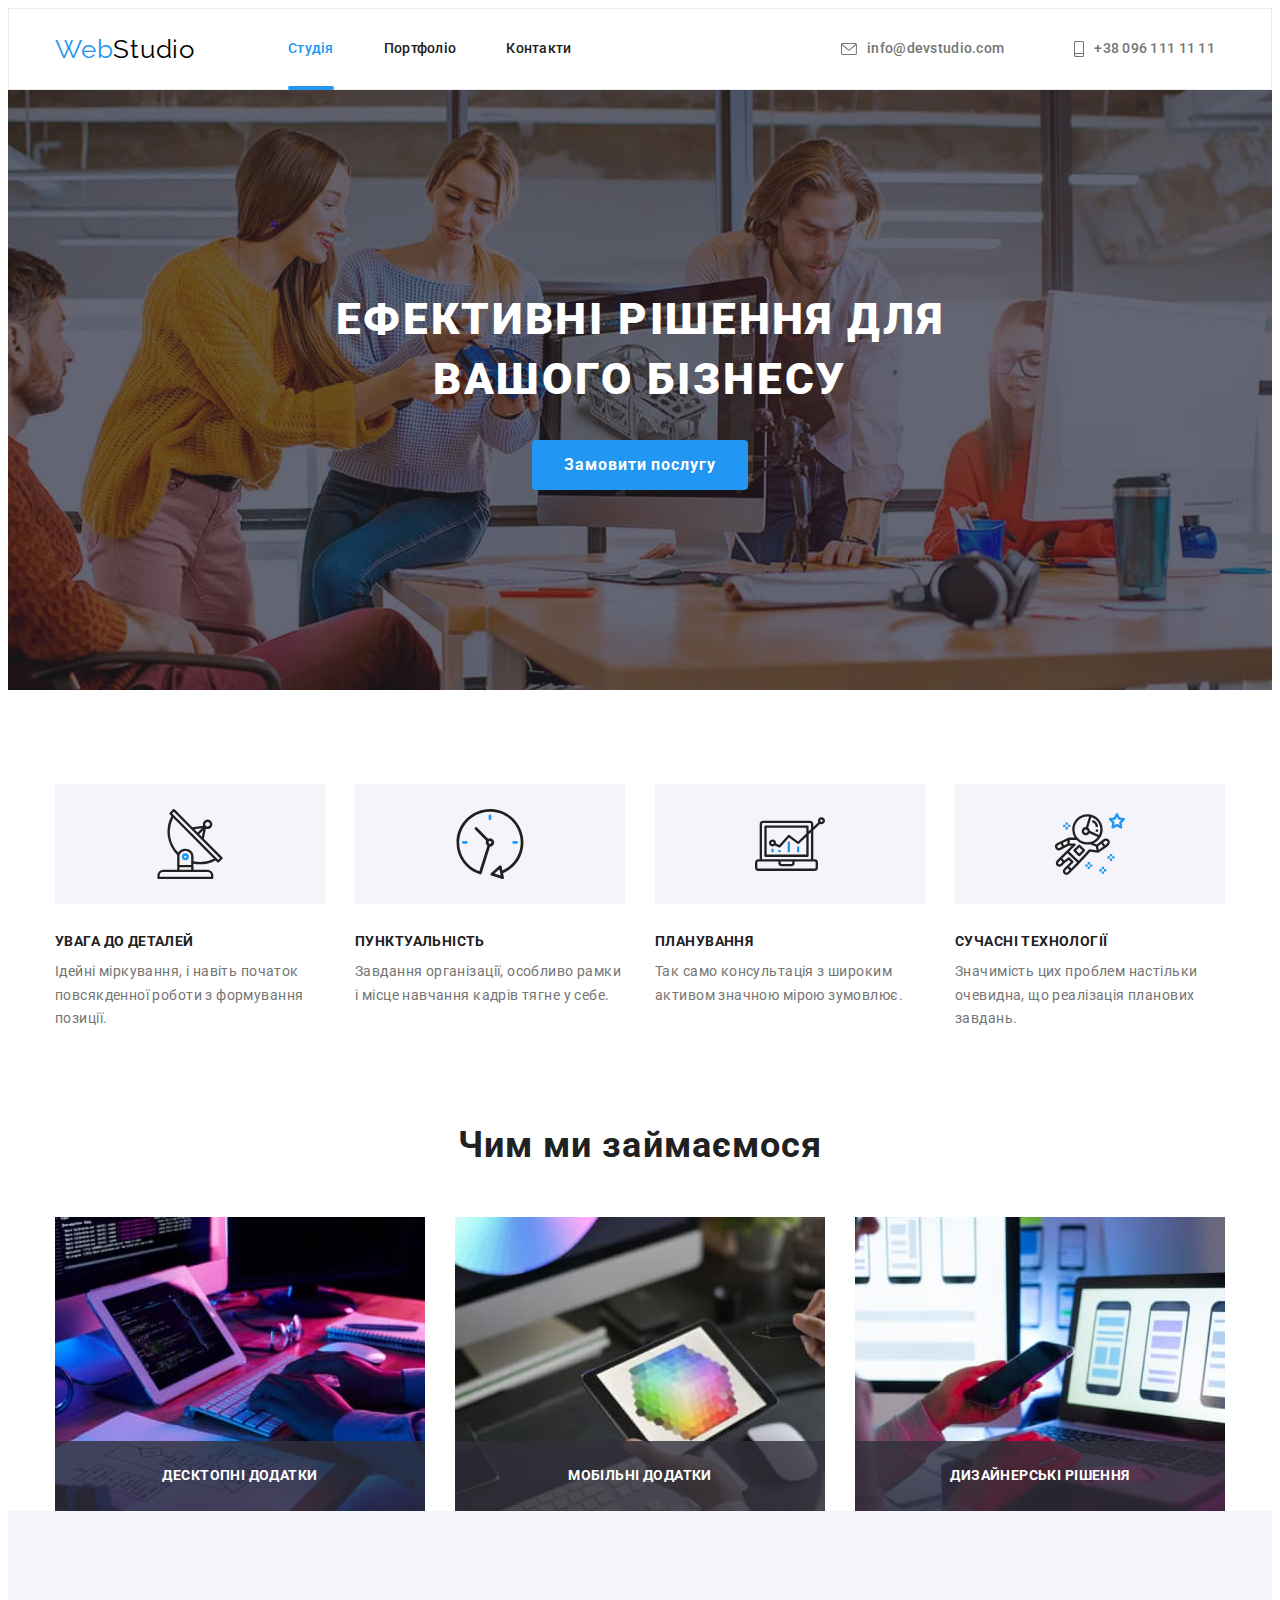
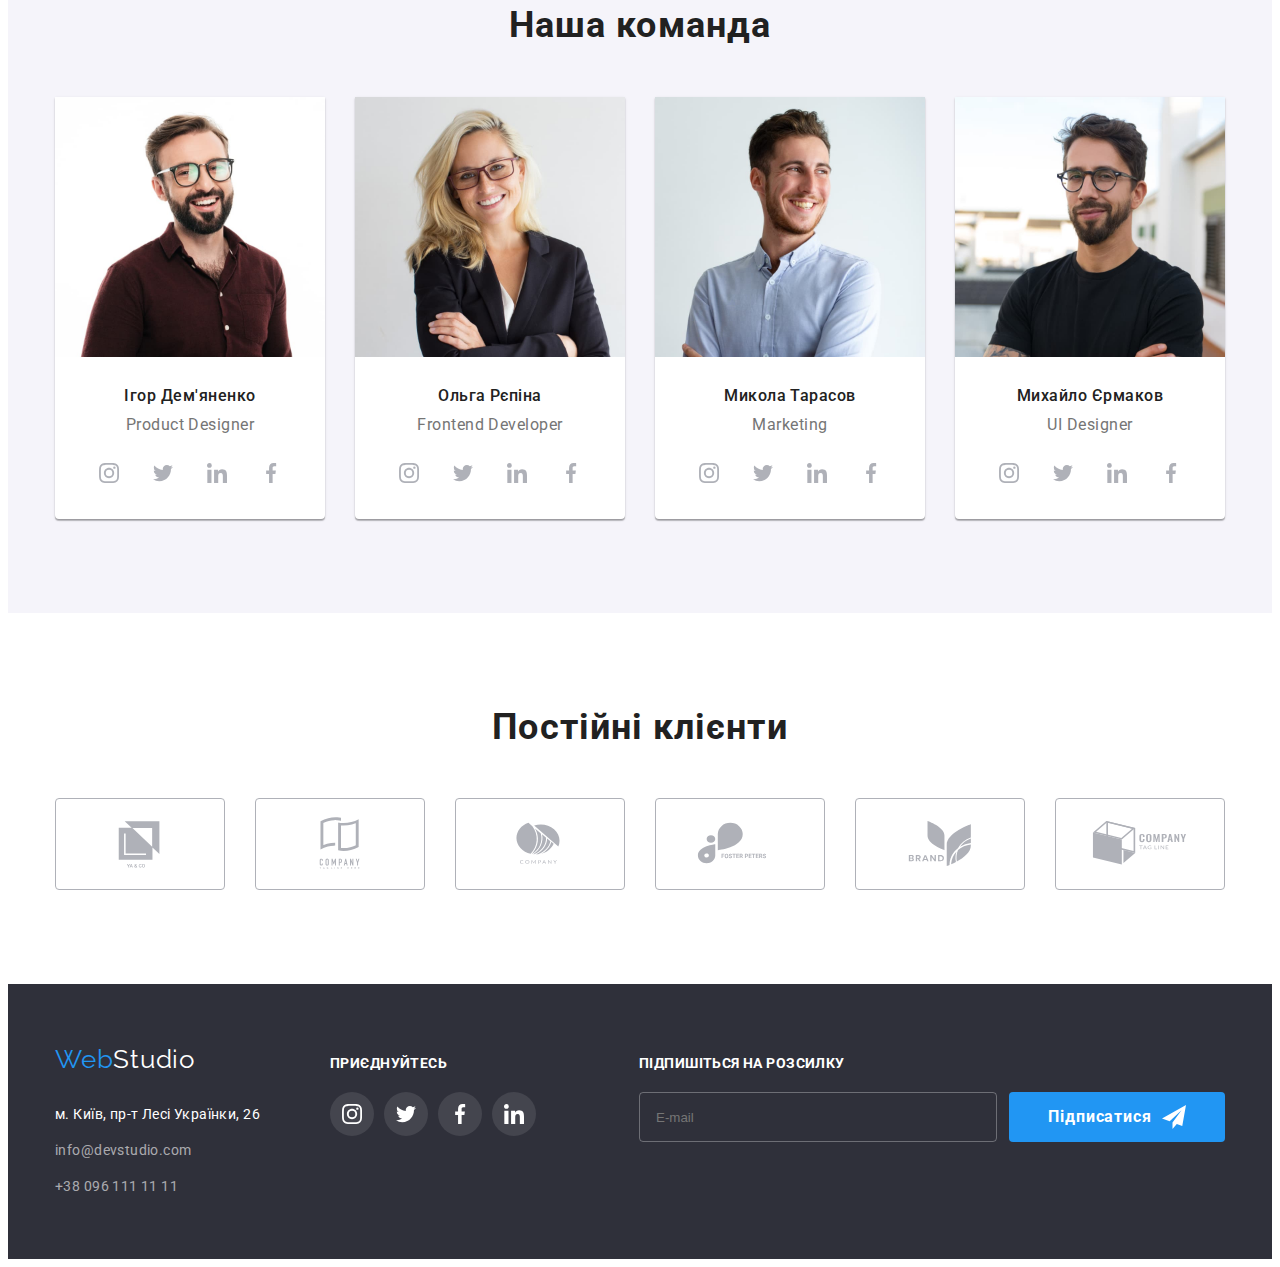
==== index.html @ e85c6766 "адаптивна верстка start" ====
<!DOCTYPE html>
<html lang="uk">

<head>
    <meta charset="UTF-8">
    <meta http-equiv="X-UA-Compatible" content="IE=edge">
    <meta name="viewport" content="width=device-width, initial-scale=1.0">
    <title>Document</title>

    <link rel="preconnect" href="https://fonts.googleapis.com">
    <link rel="preconnect" href="https://fonts.gstatic.com" crossorigin>
    <link
        href="https://fonts.googleapis.com/css2?family=Raleway:wght@700&family=Roboto:wght@400;500;700;900&display=swap"
        rel="stylesheet">
    <link rel="stylesheet" href="https://cdnjs.cloudflare.com/ajax/libs/modern-normalize/1.1.0/modern-normalize.min.css"
        integrity="sha512-wpPYUAdjBVSE4KJnH1VR1HeZfpl1ub8YT/NKx4PuQ5NmX2tKuGu6U/JRp5y+Y8XG2tV+wKQpNHVUX03MfMFn9Q=="
        crossorigin="anonymous" referrerpolicy="no-referrer" />
    <link rel="stylesheet" href="./css/main.min.css">
</head>

<body>
    <header class="header">
        <div class="container header--container">
            <nav class="navigation">
                <a class="logo header-logo" href="./index.html"> <span class="header-logo__accent">Web</span>Studio</a>
                <ul class="nav-list">
                    <li class="nav-list__item">
                        <a class="nav-list__title nav-list__title--current" href="./index.html">Студія</a>
                    </li>
                    <li class="nav-list__item">
                        <a class="nav-list__title" href="./portfolio.html">Портфоліо </a>
                    </li>
                    <li class="nav-list__item">
                        <a class="nav-list__title" href="#"> Контакти </a>
                    </li>
                </ul>
            </nav>
            <ul class="contact-mail">
                <li class="contact-mail__item">
                    <a class="contact-mail__link" href="mailto:info@devstudio.com">

                        <svg class="contact-mail__icon" width="16" height="12">
                            <use href="./images/icons.svg#icon-mail"></use>
                        </svg>
                        info@devstudio.com

                    </a>
                </li>
                <li class="contact-mail__item">
                    <a class="contact-mail__link" href="tel:+380961111111">
                        <svg class="contact-mail__icon" width="10" height="16">
                            <use href="./images/icons.svg#icon-phone"></use>
                        </svg>
                        +38 096 111 11 11</a>
                </li>
            </ul>
        </div>

    </header>

    <main>

        <section class="main">
            <div class="container main--container">
                <h1 class="main__title"> ЕФЕКТИВНІ РІШЕННЯ ДЛЯ <br> ВАШОГО БІЗНЕСУ</h1>
                <button class="main-title-btn" type="button" data-modal-open>Замовити послугу</button>
            </div>
        </section>
        <section class="benefits">
            <div class="container benefits--container">
                <h2 class="visually-hiden benefits__title">Основні переваги</h2>
                <ul class="benefits__list">
                    <li class="benefits__item">
                        <div class="benefits__icon">
                            <svg width="70" height="70">
                                <use href=" ./images/icons.svg#icon-antenna">
                                </use>
                            </svg>
                        </div>
                        <h3 class="benefits__title">УВАГА ДО ДЕТАЛЕЙ</h3>
                        <p class="benefits__subtitle">Ідейні міркування, і навіть початок повсякденної роботи з
                            формування
                            позиції.</p>
                    </li>
                    <li class="benefits__item">
                        <div class="benefits__icon">
                            <svg width="70" height="70">
                                <use href=" ./images/icons.svg#icon-clock">
                                </use>
                            </svg>
                        </div>
                        <h3 class="benefits__title">ПУНКТУАЛЬНІСТЬ</h3>
                        <p class="benefits__subtitle">Завдання організації, особливо рамки і місце навчання кадрів тягне
                            у
                            себе.</p>
                    </li>
                    <li class="benefits__item">
                        <div class="benefits__icon">
                            <svg width="70" height="70">
                                <use href=" ./images/icons.svg#icon-diagram">
                                </use>
                            </svg>
                        </div>
                        <h3 class="benefits__title">ПЛАНУВАННЯ</h3>
                        <p class="benefits__subtitle">Так само консультація з широким активом значною мірою зумовлює.
                        </p>
                    </li>
                    <li class="benefits__item">
                        <div class="benefits__icon">
                            <svg width="70" height="70">
                                <use href=" ./images/icons.svg#icon-astronaut">
                                </use>
                            </svg>
                        </div>
                        <h3 class="benefits__title">СУЧАСНІ ТЕХНОЛОГІЇ</h3>
                        <p class="benefits__subtitle">Значимість цих проблем настільки очевидна, що реалізація планових
                            завдань.</p>
                    </li>
                </ul>
            </div>
        </section>

        <section class="activity">
            <div class="container activity-container">
                <h2 class="section-title activity__title">Чим ми займаємося</h2>
                <ul class="activity__list">
                    <li class="activity__item">
                        <div class="activity-wrap">
                            <img src="./images/image-1.jpg" width="370" height="294" alt="Image 1">
                            <p class="activity-wrap__text">ДЕСКТОПНІ ДОДАТКИ</p>
                        </div>
                    </li>
                    <li class="activity__item">
                        <div class="activity-wrap">
                            <img src="./images/image-2.jpg" width="370" height="294" alt="Image 2">
                            <p class="activity-wrap__text">МОБІЛЬНІ ДОДАТКИ</p>
                        </div>
                    </li>
                    <li class="activity__item">
                        <div class="activity-wrap">
                            <img src="./images/image-3.jpg" width="370" height="294" alt="Image 3">
                            <p class="activity-wrap__text">ДИЗАЙНЕРСЬКІ РІШЕННЯ</p>
                        </div>
                    </li>
                </ul>
            </div>
        </section>
        <section class="team">
            <div class="container">
                <h2 class="section-title">Наша команда</h2>
                <ul class="team-list">
                    <li class="team-list-item">
                        <img src="./images/ihor-demyanenko.jpg" width="270" height="260" alt="Ihor Demyanenko">
                        <div class="team-name">
                            <h3 class="team-title">Ігор Дем'яненко</h3>
                            <p class="team-subtitle" lang="en">Product Designer</p>
                            <ul class="social-links-list">
                                <li class="social-links-item">
                                    <a class="social-link" href="#" target="_blank" rel="noopener noreferrer">
                                        <svg width="20" height="20">
                                            <use href="./images/icons.svg#icon-instagram"></use>
                                        </svg>
                                    </a>
                                </li>
                                <li class="social-links-item">
                                    <a class="social-link" href="#" target="_blank" rel="noopener noreferrer">
                                        <svg width="20" height="20">
                                            <use href="./images/icons.svg#icon-twitter"></use>
                                        </svg>
                                    </a>
                                </li>
                                <li class="social-links-item">
                                    <a class="social-link" href="#" target="_blank" rel="noopener noreferrer">
                                        <svg width="20" height="20">
                                            <use href="./images/icons.svg#icon-linkedin"></use>
                                        </svg>
                                    </a>
                                </li>
                                <li class="social-links-item">
                                    <a class="social-link" href="#" target="_blank" rel="noopener noreferrer">
                                        <svg width="20" height="20">
                                            <use href="./images/icons.svg#icon-facebook"></use>
                                        </svg>
                                    </a>
                                </li>
                            </ul>
                        </div>
                    </li>

                    <li class="team-list-item"><img src="./images/olga-repina.jpg" width="270" height="260"
                            alt="Olga Repina">
                        <div class="team-name">
                            <h3 class="team-title">Ольга Рєпіна</h3>
                            <p class="team-subtitle" lang="en">Frontend Developer</p>
                            <ul class="social-links-list">
                                <li class="social-links-item">
                                    <a class="social-link" href="#" target="_blank" rel="noopener noreferrer">
                                        <svg width="20" height="20">
                                            <use href="./images/icons.svg#icon-instagram"></use>
                                        </svg>
                                    </a>
                                </li>
                                <li class="social-links-item">
                                    <a class="social-link" href="#" target="_blank" rel="noopener noreferrer">
                                        <svg width="20" height="20">
                                            <use href="./images/icons.svg#icon-twitter"></use>
                                        </svg>
                                    </a>
                                </li>
                                <li class="social-links-item">
                                    <a class="social-link" href="#" target="_blank" rel="noopener noreferrer">
                                        <svg width="20" height="20">
                                            <use href="./images/icons.svg#icon-linkedin"></use>
                                        </svg>
                                    </a>
                                </li>
                                <li class="social-links-item">
                                    <a class="social-link" href="#" target="_blank" rel="noopener noreferrer">
                                        <svg width="20" height="20">
                                            <use href="./images/icons.svg#icon-facebook"></use>
                                        </svg>
                                    </a>
                                </li>
                            </ul>
                        </div>
                    </li>
                    <li class="team-list-item"><img src="./images/mykola-tarasov.jpg" width="270" height="260"
                            alt="Mykola Tarasov">
                        <div class="team-name">
                            <h3 class="team-title">Микола Тарасов</h3>
                            <p class="team-subtitle" lang="en">Marketing</p>
                            <ul class="social-links-list">
                                <li class="social-links-item">
                                    <a class="social-link" href="#" target="_blank" rel="noopener noreferrer">
                                        <svg width="20" height="20">
                                            <use href="./images/icons.svg#icon-instagram"></use>
                                        </svg>
                                    </a>
                                </li>
                                <li class="social-links-item">
                                    <a class="social-link" href="#" target="_blank" rel="noopener noreferrer">
                                        <svg width="20" height="20">
                                            <use href="./images/icons.svg#icon-twitter"></use>
                                        </svg>
                                    </a>
                                </li>
                                <li class="social-links-item">
                                    <a class="social-link" href="#" target="_blank" rel="noopener noreferrer">
                                        <svg width="20" height="20">
                                            <use href="./images/icons.svg#icon-linkedin"></use>
                                        </svg>
                                    </a>
                                </li>
                                <li class="social-links-item">
                                    <a class="social-link" href="#" target="_blank" rel="noopener noreferrer">
                                        <svg width="20" height="20">
                                            <use href="./images/icons.svg#icon-facebook"></use>
                                        </svg>
                                    </a>
                                </li>
                            </ul>
                        </div>
                    </li>
                    <li class="team-list-item"><img src="./images/mykhailo-yermakov.jpg" width="270" height="260"
                            alt="Mykhailo Yermakov">
                        <div class="team-name">
                            <h3 class="team-title">Михайло Єрмаков</h3>
                            <p class="team-subtitle" lang="en">UI Designer</p>
                            <ul class="social-links-list">
                                <li class="social-links-item">
                                    <a class="social-link" href="#" target="_blank" rel="noopener noreferrer">
                                        <svg width="20" height="20">
                                            <use href="./images/icons.svg#icon-instagram"></use>
                                        </svg>
                                    </a>
                                </li>
                                <li class="social-links-item">
                                    <a class="social-link" href="#" target="_blank" rel="noopener noreferrer">
                                        <svg width="20" height="20">
                                            <use href="./images/icons.svg#icon-twitter"></use>
                                        </svg>
                                    </a>
                                </li>
                                <li class="social-links-item">
                                    <a class="social-link" href="#" target="_blank" rel="noopener noreferrer">
                                        <svg width="20" height="20">
                                            <use href="./images/icons.svg#icon-linkedin"></use>
                                        </svg>
                                    </a>
                                </li>
                                <li class="social-links-item">
                                    <a class="social-link" href="#" target="_blank" rel="noopener noreferrer">
                                        <svg width="20" height="20">
                                            <use href="./images/icons.svg#icon-facebook"></use>
                                        </svg>
                                    </a>
                                </li>
                            </ul>
                        </div>
                    </li>
                </ul>

            </div>
        </section>
        <section class="clients">
            <div class="container">
                <h2 class="section-title">Постійні клієнти</h2>
                <ul class="clients-list">
                    <li class="clients-item">
                        <a class="clients-link" href="#" target="_blank" rel="noopener noreferrer">
                            <svg width="106" height="60">
                                <use href="./images/icons.svg#icon-client-1"></use>
                            </svg>
                        </a>
                    </li>
                    <li class="clients-item">
                        <a class="clients-link" href="#" target="_blank" rel="noopener noreferrer">
                            <svg width="106" height="60">
                                <use href="./images/icons.svg#icon-client-2"></use>
                            </svg>
                        </a>
                    </li>
                    <li class="clients-item">
                        <a class="clients-link" href="#" target="_blank" rel="noopener noreferrer">
                            <svg width="106" height="60">
                                <use href="./images/icons.svg#icon-client-3"></use>
                            </svg>
                        </a>
                    </li>
                    <li class="clients-item">
                        <a class="clients-link" href="#" target="_blank" rel="noopener noreferrer">
                            <svg width="106" height="60">
                                <use href="./images/icons.svg#icon-client-4"></use>
                            </svg>
                        </a>
                    </li>
                    <li class="clients-item">
                        <a class="clients-link" href="#" target="_blank" rel="noopener noreferrer">
                            <svg width="106" height="60">
                                <use href="./images/icons.svg#icon-client-5"></use>
                            </svg>
                        </a>
                    </li>
                    <li class="clients-item">
                        <a class="clients-link" href="#" target="_blank" rel="noopener noreferrer">
                            <svg width="106" height="60">
                                <use href="./images/icons.svg#icon-client-6"></use>
                            </svg>
                        </a>
                    </li>

                </ul>

            </div>
        </section>
    </main>

    <footer class="footer">
        <div class="container footer-wrap">
            <div class="footer-adress">
                <a class="logo footer-logo" href="#"> <span class="header-logo__accent">Web</span><span
                        class="footer-logo-accent">Studio</span>
                </a>
                <address>
                    <ul class="footer-list">
                        <li class="footer-list-item">
                            <a class="footer-link-adress" href="https://goo.gl/maps/ghBAab6zFuzKiSz66" target="_blank"
                                rel="noopener noreferrer">м. Київ,
                                пр-т Лесі Українки, 26</a>
                        </li>
                        <li class="footer-list-item">
                            <a class="footer-link-adress footer-contact"
                                href="mailto:info@devstudio.com">info@devstudio.com</a>
                        </li>
                        <li class="footer-list-item">
                            <a class="footer-link-adress footer-contact" href="tel:+380961111111"> +38 096 111 11 11
                            </a>
                        </li>
                    </ul>
            </div>
            <div class="footer-soc-links">
                <span class="footer-text">ПРИЄДНУЙТЕСЬ</span>
                <ul class="footer-soc-link-list">
                    <li class="footer-soc-link-item">
                        <a class="footer-social-link" href="#" target="_blank" rel="noopener noreferrer">
                            <svg width="20" height="20">
                                <use href="./images/icons.svg#icon-instagram"></use>
                            </svg>
                        </a>
                    </li>
                    <li class="footer-soc-link-item">
                        <a class="footer-social-link" href="#" target="_blank" rel="noopener noreferrer">
                            <svg width="20" height="20">
                                <use href="./images/icons.svg#icon-twitter"></use>
                            </svg>
                        </a>
                    </li>
                    <li class="footer-soc-link-item">
                        <a class="footer-social-link" href="#" target="_blank" rel="noopener noreferrer">
                            <svg width="20" height="20">
                                <use href="./images/icons.svg#icon-facebook"></use>
                            </svg>
                        </a>
                    </li>
                    <li class="footer-soc-link-item">
                        <a class="footer-social-link" href="#" target="_blank" rel="noopener noreferrer">
                            <svg width="20" height="20">
                                <use href="./images/icons.svg#icon-linkedin"></use>
                            </svg>
                        </a>
                    </li>
                </ul>
            </div>
            <form class="footer-form">
                <label for="subscribe" class="footer-text footer-label">Підпишіться на розсилку</label>
                <div class="footer-subscribe">
                    <input type="email" class="footer-input" id="subscribe" name="email" placeholder="E-mail">
                    <button type="submit" class="main-title-btn subscribe-btn">Підписатися
                        <svg width="24" height="24">
                            <use href="./images/icons.svg#icon-send"></use>
                        </svg>
                    </button>
                </div>
            </form>
        </div>

        </address>
    </footer>
    <div class="backdrop is-hidden" data-modal>
        <div class="modal">
            <button type="button" class="modal-close" data-modal-close>
                <svg width="30" height="30">
                    <use href="./images/icons.svg#icon-close-icon"></use>
                </svg>
            </button>
            <p class="modal-title">Залиште свої дані, ми вам передзвонимо</p>
            <form class="modal-form">
                <div class="modal-wraper">
                    <label for="user-name" class="input-label">Ім'я</label>
                    <div class="input-wrapper">
                        <input type="text" name="user-name" class="modal-input" id="user-name" required>
                        <svg class="modal-icon" width="18" height="18">
                            <use href="./images/icons.svg#icon-person"></use>
                        </svg>
                    </div>
                </div>
                <div class="modal-wraper">
                    <label for="user-tel" class="input-label">Телефон</label>
                    <div class="input-wrapper">
                        <input type="tel" name="user-tel" class="modal-input" id="user-tel" required>
                        <svg class="modal-icon" width="18" height="18">
                            <use href="./images/icons.svg#icon-phone-black"></use>
                        </svg>
                    </div>
                </div>
                <div class="modal-wraper">
                    <label for="user-mail" class="input-label">Пошта</label>
                    <div class="input-wrapper">
                        <input type="email" name="user-mail" class="modal-input" id="user-mail" required>
                        <svg class="modal-icon" width="18" height="18">
                            <use href="./images/icons.svg#icon-email"></use>
                        </svg>
                    </div>
                </div>
                <div class="modal-wraper">
                    <label for="user-comment" class="input-label">Коментар</label>
                    <textarea name="user-comment" id="user-comment" class="modal-comment"
                        placeholder="Введіть текст"></textarea>

                </div>
                <label for="checkbox" class="checkbox-label">
                    <input type="checkbox" id="checkbox" name="checkbox" class="checkbox">
                    <span class="checkbox-icon">
                        <svg width="18" height="18">
                            <use href="./images/icons.svg#icon-icon-check"></use>
                        </svg>
                    </span>
                    <span class="accepted-text">Погоджуюся з розсилкою та приймаю <a href="#" class="checkbox-link">
                            Умови договору
                        </a></span>
                </label>


                <button type="submit" class="main-title-btn send-btn">Відправити</button>
            </form>
        </div>
    </div>
    <script src="./js/modal.js"></script>

</body>

</html>
---- css/main.min.css ----
:root{--white-color: #ffffff;--main-title-color: #212121;--main-text-color: #757575;--main-blue-color: #2196f3;--main-fill-color: #afb1b8;--fist-background-color: #ffffff;--second-background-color: #f5f4fa;--footer-background-color: #2f303a;--border-color: #eeeeee;--background-item-color: #f5f4fa;--team-card-shadow: 0px 1px 3px rgba(0, 0, 0, 0.12), 0px 1px 1px rgba(0, 0, 0, 0.14), 0px 2px 1px rgba(0, 0, 0, 0.2)}*,*::before,*::after{-webkit-box-sizing:border-box;box-sizing:border-box}ul{list-style:none;margin:0;padding:0}h1,h2,h3,h4,h5,h6,p{margin:0}a{text-decoration:none}img{display:block;max-width:100%;height:auto}.visually-hiden{position:absolute;white-space:nowrap;width:1px;height:1px;overflow:hidden;border:0;padding:0;clip:rect(0 0 0 0);-webkit-clip-path:inset(50%);clip-path:inset(50%);margin:-1px}body{background-color:var(--fist-background-color);color:var(--main-text-color);font-family:"Roboto",sans-serif;font-style:normal;font-size:14px;letter-spacing:.03em}button{cursor:pointer}img{display:block}.container{width:100%;padding-right:15px;padding-left:15px;margin:0 auto}@media screen and (min-width: 480px){.container{max-width:480px}}@media screen and (min-width: 768px){.container{max-width:768px}}@media screen and (min-width: 1200px){.container{max-width:1200px}}.activity-wrap__text,.benefits__title{font-size:14px;font-weight:700;line-height:1.14;letter-spacing:.03em}.portfolio{padding-top:94px;padding-bottom:94px}.main-title-btn{min-width:216px;min-height:50px;font-family:inherit;background-color:var(--main-blue-color);font-weight:700;font-size:16px;line-height:1.88;display:block;margin:0 auto;-webkit-box-align:center;-ms-flex-align:center;align-items:center;text-align:center;letter-spacing:.06em;color:var(--white-color);cursor:pointer;border:0;border-radius:4px;-webkit-transition-property:background-color;transition-property:background-color;-webkit-transition-duration:250ms;transition-duration:250ms;-webkit-transition-timing-function:cubic-bezier(0.4, 0, 0.2, 1);transition-timing-function:cubic-bezier(0.4, 0, 0.2, 1)}.main-title-btn:hover,.main-title-btn:focus{background-color:#188ce8}.section-title{font-size:28px;font-weight:700;line-height:1.18;text-align:center;letter-spacing:.03em;color:var(--main-title-color);margin-bottom:30px}@media screen and (min-width: 1200px){.section-title{font-size:36px;line-height:1.16;margin-bottom:50px}}.header{border:1px solid #ececec}.header--container{display:-webkit-box;display:-ms-flexbox;display:flex;-webkit-box-align:center;-ms-flex-align:center;align-items:center}.navigation{margin-right:auto;display:-webkit-box;display:-ms-flexbox;display:flex;-webkit-box-align:center;-ms-flex-align:center;align-items:center}.main-nav{display:-webkit-box;display:-ms-flexbox;display:flex}.logo{font-family:Raleway,sans-serif;font-size:26px;line-height:1.19;letter-spacing:.03em;color:#000}.header-logo{margin-right:93px}.header-logo__accent{color:var(--main-blue-color)}.nav-list{display:-webkit-box;display:-ms-flexbox;display:flex;gap:50px}.nav-list__item{display:-webkit-box;display:-ms-flexbox;display:flex;gap:50px}.nav-list__title{display:inline-block;padding-top:32px;padding-bottom:32px;font-weight:500;font-size:14px;line-height:1.14;letter-spacing:.02em;color:var(--main-title-color);-webkit-transition-property:color;transition-property:color;-webkit-transition-duration:250ms;transition-duration:250ms;-webkit-transition-timing-function:cubic-bezier(0.4, 0, 0.2, 1);transition-timing-function:cubic-bezier(0.4, 0, 0.2, 1)}.nav-list__title:hover,.nav-list__title:focus{color:var(--main-blue-color)}.nav-list__title--current{color:var(--main-blue-color);position:relative}.nav-list__title--current:after{content:"";position:absolute;width:100%;height:4px;bottom:-1px;left:0;background:var(--main-blue-color);border-radius:2px}.contact-mail{display:-webkit-box;display:-ms-flexbox;display:flex;gap:50px}.contact-mail__link{display:-webkit-box;display:-ms-flexbox;display:flex;-webkit-box-align:center;-ms-flex-align:center;align-items:center;font-weight:500;font-size:14px;line-height:1.14;letter-spacing:.02em;color:var(--main-text-color);-webkit-transition-property:color;transition-property:color;-webkit-transition-duration:250ms;transition-duration:250ms;-webkit-transition-timing-function:cubic-bezier(0.4, 0, 0.2, 1);transition-timing-function:cubic-bezier(0.4, 0, 0.2, 1)}.contact-mail__link:hover,.contact-mail__link:focus{color:var(--main-blue-color)}.contact-mail__icon{fill:currentColor;margin-right:10px}.contact-mail__item{display:inline-block;padding:10px}.main{background-image:-webkit-gradient(linear, left top, left bottom, from(rgba(47, 48, 58, 0.4)), to(rgba(47, 48, 58, 0.4))),url(../images/bg-image.jpg);background-image:linear-gradient(rgba(47, 48, 58, 0.4), rgba(47, 48, 58, 0.4)),url(../images/bg-image.jpg);background-repeat:no-repeat;background-position:center;background-size:cover;padding-top:200px;padding-bottom:200px;max-width:1600px;margin:0 auto}.main__title{margin-bottom:30px;margin-top:0;color:var(--white-color);font-weight:900;font-size:26px;line-height:1.6;text-align:center;letter-spacing:.06em;text-transform:uppercase}@media screen and (min-width: 1200px){.main__title{font-size:44px;line-height:1.36}}.benefits{padding-bottom:60px;padding-top:60px}@media screen and (min-width: 1200px){.benefits{padding-top:94px;padding-bottom:94px}}.benefits__list{display:-webkit-box;display:-ms-flexbox;display:flex;gap:30px;-ms-flex-wrap:wrap;flex-wrap:wrap}.benefits__item{width:100%}@media screen and (min-width: 768px){.benefits__item{width:calc((100% - 30px)/2)}}@media screen and (min-width: 1200px){.benefits__item{width:calc((100% - 90px)/4)}}.benefits__icon{display:-webkit-box;display:-ms-flexbox;display:flex;margin-bottom:30px;height:120px;-webkit-box-pack:center;-ms-flex-pack:center;justify-content:center;-webkit-box-align:center;-ms-flex-align:center;align-items:center;background-color:var(--background-item-color)}.benefits__title{text-transform:uppercase;color:var(--main-title-color);margin-bottom:10px}@media screen and (max-width: 1199px){.benefits__title{text-align:center}}.benefits__subtitle{font-size:14px;line-height:1.71;letter-spacing:.03em;color:var(--main-text-color)}.activity{display:none}@media screen and (min-width: 1200px){.activity{display:contents}}.activity__list{display:-webkit-box;display:-ms-flexbox;display:flex;gap:30px}.activity__item{width:100%}.activity-wrap{position:relative;-webkit-box-align:center;-ms-flex-align:center;align-items:center;-webkit-box-pack:center;-ms-flex-pack:center;justify-content:center}.activity-wrap__text{position:absolute;background:rgba(47,48,58,.8);width:100%;text-align:center;text-transform:uppercase;color:var(--white-color);padding-top:27px;padding-bottom:27px;bottom:0;left:0}.team{background-color:var(--second-background-color);padding-top:60px;padding-bottom:60px}@media screen and (min-width: 1200px){.team{padding-top:94px;padding-bottom:94px}}.team-list{display:-webkit-box;display:-ms-flexbox;display:flex;gap:30px;-ms-flex-wrap:wrap;flex-wrap:wrap}.team-list-item{width:100%;background-color:var(--white-color);-webkit-box-shadow:var(--team-card-shadow);box-shadow:var(--team-card-shadow);border-radius:0px 0px 4px 4px}@media screen and (min-width: 768px){.team-list-item{width:calc((100% - 30px)/2)}}@media screen and (min-width: 1200px){.team-list-item{width:calc((100% - 90px)/4)}}.team-name{padding-top:30px;padding-bottom:24px;text-align:center}.team-title{font-size:16px;font-weight:500;line-height:1.18;text-align:center;letter-spacing:.03em;color:var(--main-title-color);margin-bottom:10px}.team-subtitle{font-weight:400;font-size:16px;line-height:1.18;text-align:center;letter-spacing:.03em;color:var(--main-text-color)}.social-links-list{display:-webkit-box;display:-ms-flexbox;display:flex;gap:10px;-webkit-box-pack:center;-ms-flex-pack:center;justify-content:center}.social-links-item{width:206px;height:44px;margin-top:16px;-ms-flex-preferred-size:content;flex-basis:content}.social-link{width:44px;height:44px;display:-webkit-box;display:-ms-flexbox;display:flex;-webkit-box-align:center;-ms-flex-align:center;align-items:center;-webkit-box-pack:center;-ms-flex-pack:center;justify-content:center;fill:var(--main-fill-color);border-radius:50%;background-color:var(--fist-background-color);-webkit-transition-property:background-color,fill;transition-property:background-color,fill;-webkit-transition-duration:250ms;transition-duration:250ms;-webkit-transition-timing-function:cubic-bezier(0.4, 0, 0.2, 1);transition-timing-function:cubic-bezier(0.4, 0, 0.2, 1)}.social-link:hover,.social-link:focus{background-color:var(--main-blue-color);fill:var(--white-color)}.clients{padding-bottom:60px;padding-top:60px}@media screen and (min-width: 1200px){.clients{padding-top:94px;padding-bottom:94px}}.clients-list{display:-webkit-box;display:-ms-flexbox;display:flex;gap:30px;-ms-flex-wrap:wrap;flex-wrap:wrap;-webkit-box-pack:center;-ms-flex-pack:center;justify-content:center}.clients-item{width:calc((100% - 60px)/2);height:92px}@media screen and (min-width: 768px){.clients-item{width:calc((100% - 90px)/3)}}@media screen and (min-width: 1200px){.clients-item{width:calc((100% - 150px)/6)}}.clients-link{width:100%;height:100%;border:1px solid var(--main-fill-color);border-radius:4px;display:-webkit-box;display:-ms-flexbox;display:flex;-webkit-box-align:center;-ms-flex-align:center;align-items:center;-webkit-box-pack:center;-ms-flex-pack:center;justify-content:center;fill:var(--main-fill-color);-webkit-transition-property:border,fill;transition-property:border,fill;-webkit-transition-duration:250ms;transition-duration:250ms;-webkit-transition-timing-function:cubic-bezier(0.4, 0, 0.2, 1);transition-timing-function:cubic-bezier(0.4, 0, 0.2, 1)}.clients-link:hover,.clients-link:focus{fill:var(--main-blue-color);border:1px solid var(--main-blue-color)}.footer{padding-top:60px;padding-bottom:60px;background-color:var(--footer-background-color);text-align:center}@media screen and (min-width: 1200px){.footer{text-align:left}}.footer-wrap{-webkit-box-align:baseline;-ms-flex-align:baseline;align-items:baseline}@media screen and (min-width: 768px){.footer-wrap{display:-webkit-box;display:-ms-flexbox;display:flex;-ms-flex-wrap:wrap;flex-wrap:wrap;-ms-flex-pack:distribute;justify-content:space-around;gap:60px}}@media screen and (min-width: 1200px){.footer-wrap{-webkit-box-pack:start;-ms-flex-pack:start;justify-content:flex-start;gap:70px}}.footer-adress{margin-bottom:60px}@media screen and (min-width: 768px){.footer-adress{margin-bottom:0}}.footer-logo{display:inline-block;margin-bottom:28px}.footer-logo-accent{color:var(--white-color)}.footer-list-item:not(:last-child){margin-bottom:12px}.footer-link-adress{font-style:normal;font-size:14px;line-height:1.71;letter-spacing:.03em;color:var(--white-color)}.footer-contact{color:rgba(255,255,255,.6);-webkit-transition-property:color;transition-property:color;-webkit-transition-duration:250ms;transition-duration:250ms;-webkit-transition-timing-function:cubic-bezier(0.4, 0, 0.2, 1);transition-timing-function:cubic-bezier(0.4, 0, 0.2, 1)}.footer-contact:hover,.footer-contact:focus{color:var(--main-blue-color)}.footer-soc-links{margin-bottom:60px}@media screen and (min-width: 768px){.footer-soc-links{margin-bottom:0}}.footer-text{display:inline-block;font-weight:700;font-size:14px;line-height:1.14;letter-spacing:.03em;text-transform:uppercase;color:var(--white-color)}.footer-soc-link-list{display:-webkit-box;display:-ms-flexbox;display:flex;gap:10px;-webkit-box-pack:center;-ms-flex-pack:center;justify-content:center}.footer-soc-link-item{max-width:206px;height:44px;margin-top:20px;-ms-flex-preferred-size:content;flex-basis:content}.footer-social-link{width:44px;height:44px;display:-webkit-box;display:-ms-flexbox;display:flex;-webkit-box-align:center;-ms-flex-align:center;align-items:center;-webkit-box-pack:center;-ms-flex-pack:center;justify-content:center;fill:var(--white-color);border-radius:50%;background-color:rgba(255,255,255,.1);-webkit-transition-property:background-color;transition-property:background-color;-webkit-transition-duration:250ms;transition-duration:250ms;-webkit-transition-timing-function:cubic-bezier(0.4, 0, 0.2, 1);transition-timing-function:cubic-bezier(0.4, 0, 0.2, 1)}.footer-social-link:hover,.footer-social-link:focus{background-color:var(--main-blue-color)}@media screen and (min-width: 1200px){.footer-form{margin-left:auto;display:-webkit-box;display:-ms-flexbox;display:flex;-webkit-box-orient:vertical;-webkit-box-direction:normal;-ms-flex-direction:column;flex-direction:column}}.footer-label{margin-bottom:20px}@media screen and (min-width: 1200px){.footer-subscribe{display:-webkit-box;display:-ms-flexbox;display:flex}}.footer-input{background-color:rgba(0,0,0,0);border:1px solid rgba(255,255,255,.3);border-radius:4px;width:100%;height:50px;margin-bottom:20px;padding-left:16px;color:var(--white-color)}@media screen and (min-width: 768px){.footer-input{width:450px}}@media screen and (min-width: 1200px){.footer-input{margin-right:12px;width:358px;margin-bottom:0}}.subscribe-btn{display:-webkit-box;display:-ms-flexbox;display:flex;gap:10px;-webkit-box-pack:center;-ms-flex-pack:center;justify-content:center}.backdrop{position:fixed;top:0;width:100%;height:100%;background-color:rgba(0,0,0,.2);opacity:1;-webkit-transition:opacity 250ms cubic-bezier(0.4, 0, 0.2, 1),-webkit-transform 250ms cubic-bezier(0.4, 0, 0.2, 1);transition:opacity 250ms cubic-bezier(0.4, 0, 0.2, 1),-webkit-transform 250ms cubic-bezier(0.4, 0, 0.2, 1);transition:opacity 250ms cubic-bezier(0.4, 0, 0.2, 1),transform 250ms cubic-bezier(0.4, 0, 0.2, 1);transition:opacity 250ms cubic-bezier(0.4, 0, 0.2, 1),transform 250ms cubic-bezier(0.4, 0, 0.2, 1),-webkit-transform 250ms cubic-bezier(0.4, 0, 0.2, 1)}.modal{position:absolute;top:50%;left:50%;-webkit-transform:translate(-50%, -50%) scale(1);transform:translate(-50%, -50%) scale(1);width:528px;min-height:581px;background-color:var(--white-color);-webkit-box-shadow:0px 1px 3px rgba(0,0,0,.12),0px 1px 1px rgba(0,0,0,.14),0px 2px 1px rgba(0,0,0,.2);box-shadow:0px 1px 3px rgba(0,0,0,.12),0px 1px 1px rgba(0,0,0,.14),0px 2px 1px rgba(0,0,0,.2);border-radius:4px;opacity:1;-webkit-transition:opacity 250ms cubic-bezier(0.4, 0, 0.2, 1),-webkit-transform 250ms cubic-bezier(0.4, 0, 0.2, 1);transition:opacity 250ms cubic-bezier(0.4, 0, 0.2, 1),-webkit-transform 250ms cubic-bezier(0.4, 0, 0.2, 1);transition:transform 250ms cubic-bezier(0.4, 0, 0.2, 1),opacity 250ms cubic-bezier(0.4, 0, 0.2, 1);transition:transform 250ms cubic-bezier(0.4, 0, 0.2, 1),opacity 250ms cubic-bezier(0.4, 0, 0.2, 1),-webkit-transform 250ms cubic-bezier(0.4, 0, 0.2, 1);padding:40px}.backdrop.is-hidden .modal{-webkit-transform:translate(-50%, -50%) scale(0);transform:translate(-50%, -50%) scale(0)}.modal-close{position:absolute;right:8px;top:8px;width:30px;height:30px;border:1px solid rgba(0,0,0,.1019607843);border-radius:50%;background-color:rgba(0,0,0,0);display:-webkit-box;display:-ms-flexbox;display:flex;-webkit-box-align:center;-ms-flex-align:center;align-items:center;-webkit-box-pack:center;-ms-flex-pack:center;justify-content:center;-webkit-transition-property:fill;transition-property:fill;-webkit-transition-duration:250ms;transition-duration:250ms;-webkit-transition-timing-function:cubic-bezier(0.4, 0, 0.2, 1);transition-timing-function:cubic-bezier(0.4, 0, 0.2, 1)}.modal-close:hover,.modal-close:focus{fill:var(--main-blue-color)}.modal-title{font-weight:700;font-size:20px;line-height:1.15;text-align:center;letter-spacing:.03em;color:var(--main-title-color);margin-bottom:12px}.modal-wraper{margin-bottom:10px}.input-label{display:block;font-weight:400;font-size:12px;line-height:1.16;letter-spacing:.01em;color:#000;margin-bottom:4px}.input-wrapper{position:relative}.modal-input{width:100%;height:40px;border:1px solid rgba(33,33,33,.2);border-radius:4px;background-color:rgba(0,0,0,0);outline:rgba(0,0,0,0);padding-left:42px;-webkit-transition-property:border-color;transition-property:border-color;-webkit-transition-duration:250ms;transition-duration:250ms;-webkit-transition-timing-function:cubic-bezier(0.4, 0, 0.2, 1);transition-timing-function:cubic-bezier(0.4, 0, 0.2, 1)}.modal-input:focus,.modal-input:hover{border-color:var(--main-blue-color)}.modal-input:focus+.modal-icon,.modal-input:hover+.modal-icon{fill:var(--main-blue-color)}.modal-icon{position:absolute;left:12px;top:50%;-webkit-transform:translateY(-50%);transform:translateY(-50%);-webkit-transition-property:border-color;transition-property:border-color;-webkit-transition-duration:250ms;transition-duration:250ms;-webkit-transition-timing-function:cubic-bezier(0.4, 0, 0.2, 1);transition-timing-function:cubic-bezier(0.4, 0, 0.2, 1)}.modal-comment{width:100%;height:120px;border:1px solid rgba(33,33,33,.2);border-radius:4px;outline:rgba(0,0,0,0);resize:none;padding-top:12px;padding-left:16px}.modal-comment::-webkit-input-placeholder{font-size:12px;color:rgba(117,117,117,.5);-webkit-transition-property:border-color;transition-property:border-color;-webkit-transition-duration:250ms;transition-duration:250ms;-webkit-transition-timing-function:cubic-bezier(0.4, 0, 0.2, 1);transition-timing-function:cubic-bezier(0.4, 0, 0.2, 1)}.modal-comment::-moz-placeholder{font-size:12px;color:rgba(117,117,117,.5);-moz-transition-property:border-color;transition-property:border-color;transition-duration:250ms;transition-timing-function:cubic-bezier(0.4, 0, 0.2, 1)}.modal-comment:-ms-input-placeholder{font-size:12px;color:rgba(117,117,117,.5);-ms-transition-property:border-color;transition-property:border-color;transition-duration:250ms;transition-timing-function:cubic-bezier(0.4, 0, 0.2, 1)}.modal-comment::-ms-input-placeholder{font-size:12px;color:rgba(117,117,117,.5);-ms-transition-property:border-color;transition-property:border-color;transition-duration:250ms;transition-timing-function:cubic-bezier(0.4, 0, 0.2, 1)}.modal-comment::placeholder{font-size:12px;color:rgba(117,117,117,.5);-webkit-transition-property:border-color;transition-property:border-color;-webkit-transition-duration:250ms;transition-duration:250ms;-webkit-transition-timing-function:cubic-bezier(0.4, 0, 0.2, 1);transition-timing-function:cubic-bezier(0.4, 0, 0.2, 1)}.modal-comment:focus,.modal-comment:hover{border-color:var(--main-blue-color)}.checkbox{position:absolute;white-space:nowrap;width:1px;height:1px;overflow:hidden;border:0;padding:0;clip:rect(0 0 0 0);-webkit-clip-path:inset(50%);clip-path:inset(50%);margin:-1px}.checkbox:focus{border-color:rgba(0,0,0,0);background-color:var(--main-blue-color);background-image:url(../images/full-check.svg);background-size:contain;background-origin:border-box}.checkbox-label{display:-webkit-box;display:-ms-flexbox;display:flex;-webkit-box-align:center;-ms-flex-align:center;align-items:center;-webkit-box-pack:center;-ms-flex-pack:center;justify-content:center;margin-top:20px;margin-bottom:30px}.checkbox-icon{display:-webkit-inline-box;display:-ms-inline-flexbox;display:inline-flex;width:16px;height:15px;margin-right:7px;border:2px solid #212121;border-radius:2px;-webkit-box-align:center;-ms-flex-align:center;align-items:center;-webkit-box-pack:center;-ms-flex-pack:center;justify-content:center;-webkit-transition:border;transition:border;-webkit-transition-duration:250ms;transition-duration:250ms;-webkit-transition-timing-function:cubic-bezier(0.4, 0, 0.2, 1);transition-timing-function:cubic-bezier(0.4, 0, 0.2, 1)}.checkbox:focus+.checkbox-icon{border:2px solid var(--main-blue-color)}.checkbox:checked+.checkbox-icon{border-color:var(--main-blue-color);background-color:var(--main-blue-color)}.accepted-text{font-weight:400;font-size:14px;line-height:1.71}.checkbox-link{font-weight:400;font-size:14px;line-height:1.71;letter-spacing:.03em;-webkit-text-decoration-line:underline;text-decoration-line:underline;color:var(--main-blue-color)}.send-btn{-webkit-box-shadow:0px 4px 4px rgba(0,0,0,.15);box-shadow:0px 4px 4px rgba(0,0,0,.15)}.is-hidden{opacity:0;visibility:hidden;pointer-events:none}.portfolio-btn-list{display:-webkit-box;display:-ms-flexbox;display:flex;gap:8px;-webkit-box-pack:center;-ms-flex-pack:center;justify-content:center;margin-bottom:50px}.portfolio-btn{font-family:inherit;font-weight:500;font-size:16px;line-height:1.63;text-align:center;letter-spacing:.03em;color:var(--main-title-color);background-color:#f5f4fa;cursor:pointer;border:0;padding-top:6px;padding-bottom:6px;padding-left:22px;padding-right:22px;border-radius:4px;-webkit-transition-property:color,background-color,-webkit-box-shadow;transition-property:color,background-color,-webkit-box-shadow;transition-property:color,background-color,box-shadow;transition-property:color,background-color,box-shadow,-webkit-box-shadow;-webkit-transition-duration:250ms;transition-duration:250ms;-webkit-transition-timing-function:cubic-bezier(0.4, 0, 0.2, 1);transition-timing-function:cubic-bezier(0.4, 0, 0.2, 1)}.portfolio-btn:focus,.portfolio-btn:hover{color:var(--white-color);background-color:var(--main-blue-color);-webkit-box-shadow:0px 3px 1px rgba(0,0,0,.1),0px 1px 2px rgba(0,0,0,.08),0px 2px 2px rgba(0,0,0,.12);box-shadow:0px 3px 1px rgba(0,0,0,.1),0px 1px 2px rgba(0,0,0,.08),0px 2px 2px rgba(0,0,0,.12)}.portfolio-title{font-weight:700;font-size:18px;line-height:2;letter-spacing:.06em;color:var(--main-title-color);margin-bottom:4px}.portfolio-subtitle{font-weight:400;font-size:16px;line-height:1.88;letter-spacing:.03em;color:var(--main-text-color)}.portfolio-projects{display:-webkit-box;display:-ms-flexbox;display:flex;gap:30px;-ms-flex-wrap:wrap;flex-wrap:wrap}.portfolio-projects-item{width:calc((100% - 60px)/3)}.portfolio-project-link{display:block;-webkit-transition-property:-webkit-box-shadow;transition-property:-webkit-box-shadow;transition-property:box-shadow;transition-property:box-shadow, -webkit-box-shadow;-webkit-transition-duration:250ms;transition-duration:250ms;-webkit-transition-timing-function:cubic-bezier(0.4, 0, 0.2, 1);transition-timing-function:cubic-bezier(0.4, 0, 0.2, 1)}.portfolio-project-link:hover,.portfolio-project-link:focus{-webkit-box-shadow:0px 1px 1px rgba(0,0,0,.12),0px 4px 4px rgba(0,0,0,.06),1px 4px 6px rgba(0,0,0,.16);box-shadow:0px 1px 1px rgba(0,0,0,.12),0px 4px 4px rgba(0,0,0,.06),1px 4px 6px rgba(0,0,0,.16)}.card-wrap{position:relative;overflow:hidden}.hover-text{position:absolute;top:0;left:0;background-color:rgba(33,150,243,.9);color:var(--white-color);font-weight:400;font-size:18px;line-height:1.56;letter-spacing:.03em;padding-left:24px;padding-right:24px;display:-webkit-box;display:-ms-flexbox;display:flex;-webkit-box-align:center;-ms-flex-align:center;align-items:center;-webkit-box-pack:center;-ms-flex-pack:center;justify-content:center;height:100%;-webkit-transform:translateY(100%);transform:translateY(100%);-webkit-transition-property:overflow,-webkit-transform;transition-property:overflow,-webkit-transform;transition-property:transform,overflow;transition-property:transform,overflow,-webkit-transform;-webkit-transition-duration:250ms;transition-duration:250ms;-webkit-transition-timing-function:cubic-bezier(0.4, 0, 0.2, 1);transition-timing-function:cubic-bezier(0.4, 0, 0.2, 1)}.portfolio-project-link:hover .hover-text,.portfolio-project-link:focus .hover-text{-webkit-transform:translateY(0);transform:translateY(0);overflow:visible}.portfolio-text-wrap{padding-top:20px;padding-right:24px;padding-bottom:20px;padding-left:24px;border:1px solid var(--border-color);border-top:none}/*# sourceMappingURL=main.min.css.map */
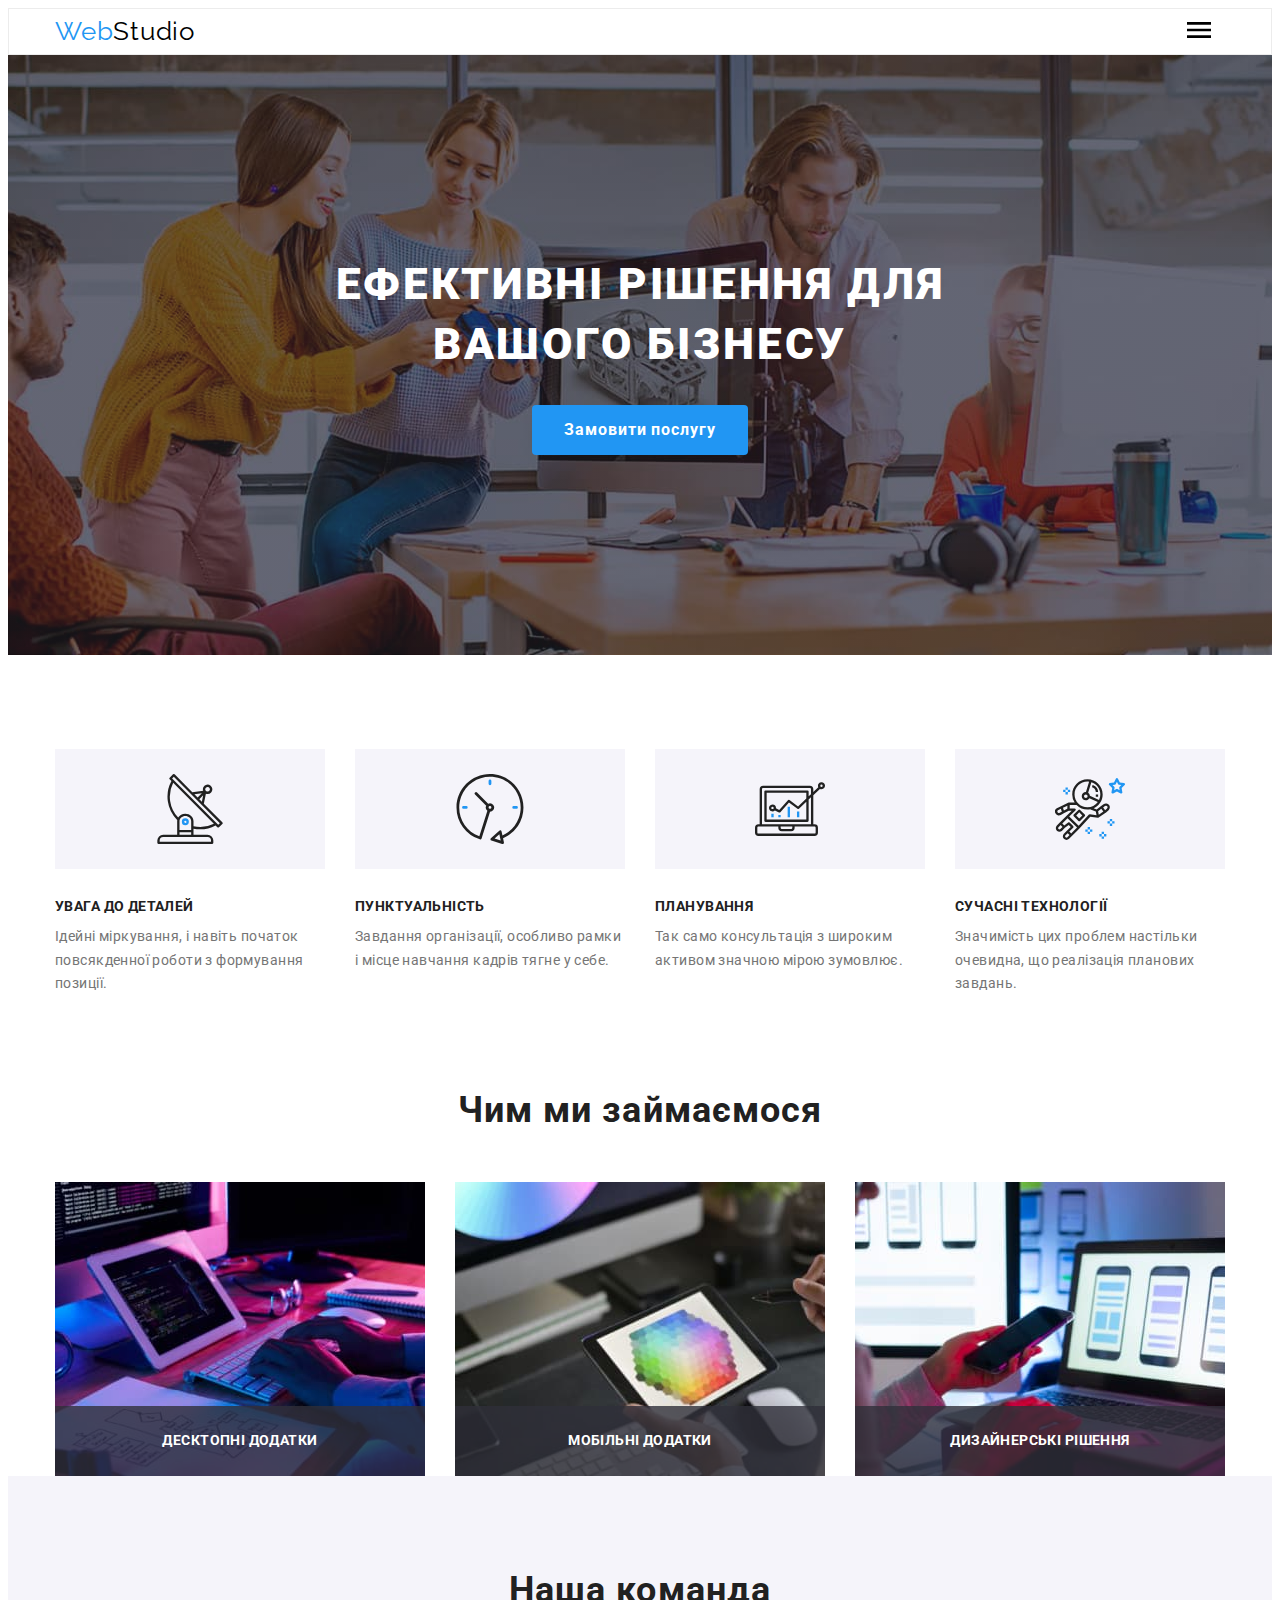
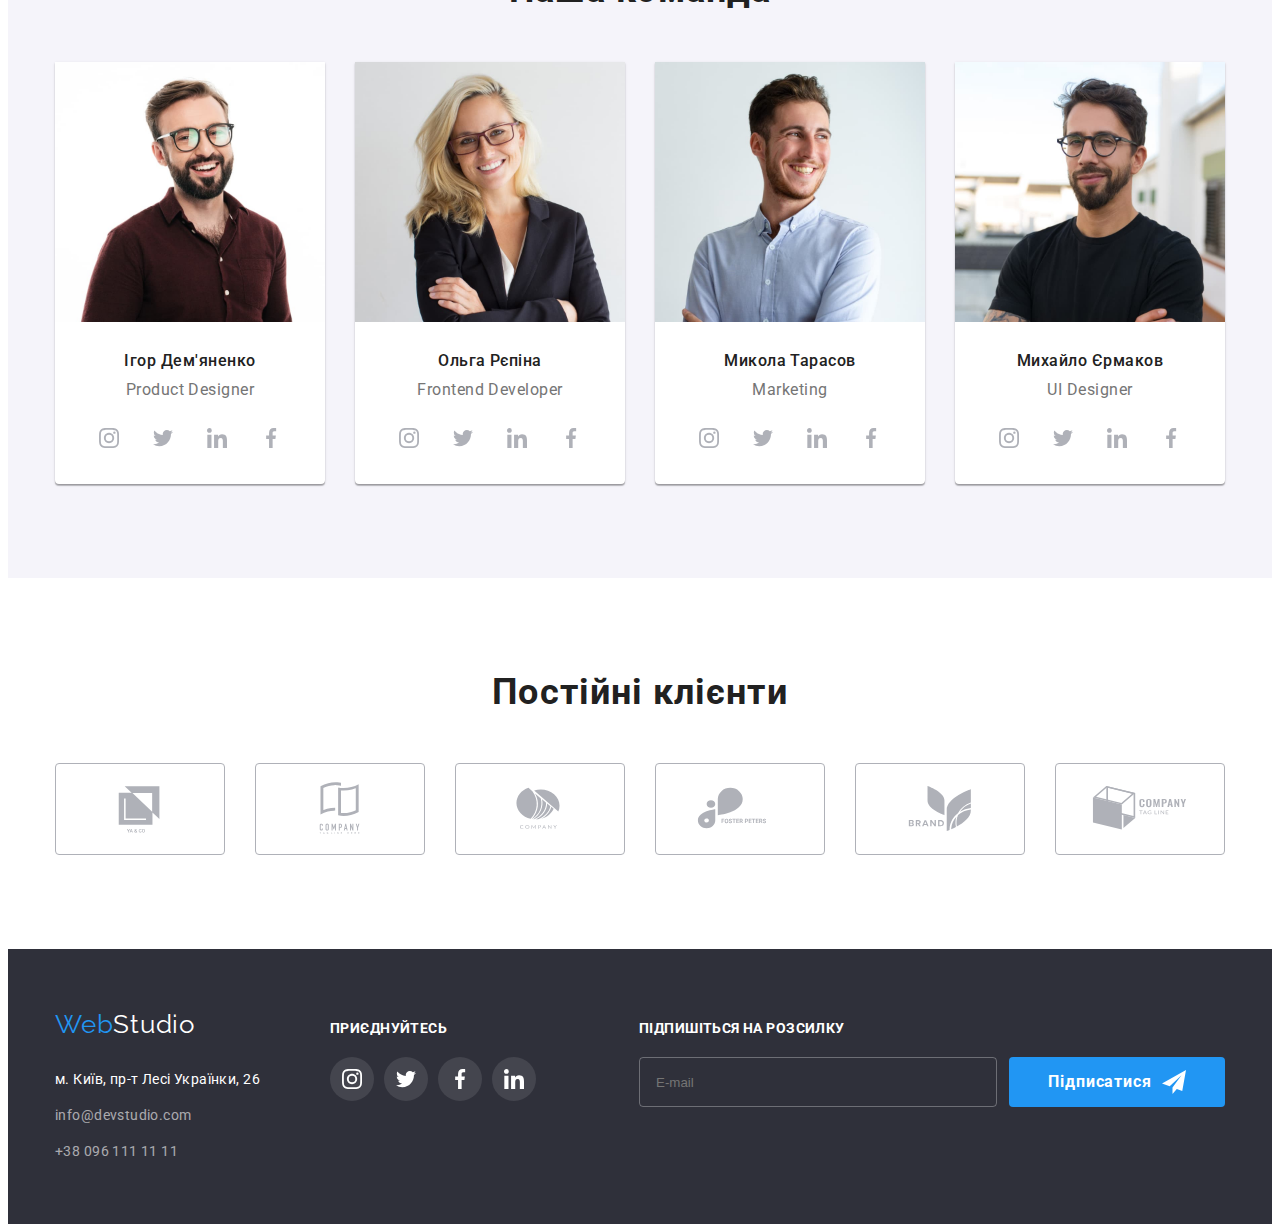
==== commit da212266: "mobile-menu" ====
--- a/index.html
+++ b/index.html
@@ -21,8 +21,8 @@
 <body>
     <header class="header">
         <div class="container header--container">
+            <a class="logo header-logo" href="./index.html"> <span class="header-logo__accent">Web</span>Studio</a>
             <nav class="navigation">
-                <a class="logo header-logo" href="./index.html"> <span class="header-logo__accent">Web</span>Studio</a>
                 <ul class="nav-list">
                     <li class="nav-list__item">
                         <a class="nav-list__title nav-list__title--current" href="./index.html">Студія</a>
@@ -54,6 +54,64 @@
                         +38 096 111 11 11</a>
                 </li>
             </ul>
+            <button type="button" class="mob-menu-btn mob-open-btn" data-menu-open>
+                <svg width="40" height="40">
+                    <use href=" ./images/icons.svg#icon-menu_open">
+                    </use>
+                </svg>
+            </button>
+        </div>
+
+        <div class="mob-menu is-hidden" data-menu>
+            <div class="mob-menu-top">
+                <button type="button" class="mob-menu-btn mob-close-btn" data-menu-close>
+                    <svg width="40" height="40">
+                        <use href=" ./images/icons.svg#icon-close-icon">
+                        </use>
+                    </svg>
+                </button>
+                <ul class="mob-list">
+                    <li class="mob-list__item">
+                        <a class="mob-list__title" href="./index.html">Студія</a>
+                    </li>
+                    <li class="mob-list__item">
+                        <a class="mob-list__title" href="./portfolio.html">Портфоліо </a>
+                    </li>
+                    <li class="mob-list__item">
+                        <a class="mob-list__title" href="#"> Контакти </a>
+                    </li>
+                </ul>
+            </div>
+            <div class="mob-menu-bottom">
+                <ul class="mob-contact">
+                    <li class="mob-contact__item">
+                        <a class="mob-contact__link" href="tel:+380961111111">
+                            +38 096 111 11 11</a>
+                    </li>
+                    <li class="mob-contact__item">
+                        <a class="mob-mail__link" href="mailto:info@devstudio.com">
+
+                            info@devstudio.com
+
+                        </a>
+                    </li>
+
+                </ul>
+                <ul class="mob-soc">
+                    <li class="mob-soc__item">
+                        <a href="#" class="mob-soc__link">Instagram</a>
+                    </li>
+                    <li class="mob-soc__item">
+                        <a href="#" class="mob-soc__link">Twitter</a>
+                    </li>
+                    <li class="mob-soc__item">
+                        <a href="#" class="mob-soc__link">Facebook</a>
+                    </li>
+                    <li class="mob-soc__item">
+                        <a href="#" class="mob-soc__link">LinkedIn</a>
+                    </li>
+                </ul>
+            </div>
         </div>
 
     </header>
--- a/css/main.min.css
+++ b/css/main.min.css
@@ -1 +1 @@
-:root{--white-color: #ffffff;--main-title-color: #212121;--main-text-color: #757575;--main-blue-color: #2196f3;--main-fill-color: #afb1b8;--fist-background-color: #ffffff;--second-background-color: #f5f4fa;--footer-background-color: #2f303a;--border-color: #eeeeee;--background-item-color: #f5f4fa;--team-card-shadow: 0px 1px 3px rgba(0, 0, 0, 0.12), 0px 1px 1px rgba(0, 0, 0, 0.14), 0px 2px 1px rgba(0, 0, 0, 0.2)}*,*::before,*::after{-webkit-box-sizing:border-box;box-sizing:border-box}ul{list-style:none;margin:0;padding:0}h1,h2,h3,h4,h5,h6,p{margin:0}a{text-decoration:none}img{display:block;max-width:100%;height:auto}.visually-hiden{position:absolute;white-space:nowrap;width:1px;height:1px;overflow:hidden;border:0;padding:0;clip:rect(0 0 0 0);-webkit-clip-path:inset(50%);clip-path:inset(50%);margin:-1px}body{background-color:var(--fist-background-color);color:var(--main-text-color);font-family:"Roboto",sans-serif;font-style:normal;font-size:14px;letter-spacing:.03em}button{cursor:pointer}img{display:block}.container{width:100%;padding-right:15px;padding-left:15px;margin:0 auto}@media screen and (min-width: 480px){.container{max-width:480px}}@media screen and (min-width: 768px){.container{max-width:768px}}@media screen and (min-width: 1200px){.container{max-width:1200px}}.activity-wrap__text,.benefits__title{font-size:14px;font-weight:700;line-height:1.14;letter-spacing:.03em}.portfolio{padding-top:94px;padding-bottom:94px}.main-title-btn{min-width:216px;min-height:50px;font-family:inherit;background-color:var(--main-blue-color);font-weight:700;font-size:16px;line-height:1.88;display:block;margin:0 auto;-webkit-box-align:center;-ms-flex-align:center;align-items:center;text-align:center;letter-spacing:.06em;color:var(--white-color);cursor:pointer;border:0;border-radius:4px;-webkit-transition-property:background-color;transition-property:background-color;-webkit-transition-duration:250ms;transition-duration:250ms;-webkit-transition-timing-function:cubic-bezier(0.4, 0, 0.2, 1);transition-timing-function:cubic-bezier(0.4, 0, 0.2, 1)}.main-title-btn:hover,.main-title-btn:focus{background-color:#188ce8}.section-title{font-size:28px;font-weight:700;line-height:1.18;text-align:center;letter-spacing:.03em;color:var(--main-title-color);margin-bottom:30px}@media screen and (min-width: 1200px){.section-title{font-size:36px;line-height:1.16;margin-bottom:50px}}.header{border:1px solid #ececec}.header--container{display:-webkit-box;display:-ms-flexbox;display:flex;-webkit-box-align:center;-ms-flex-align:center;align-items:center}.navigation{margin-right:auto;display:-webkit-box;display:-ms-flexbox;display:flex;-webkit-box-align:center;-ms-flex-align:center;align-items:center}.main-nav{display:-webkit-box;display:-ms-flexbox;display:flex}.logo{font-family:Raleway,sans-serif;font-size:26px;line-height:1.19;letter-spacing:.03em;color:#000}.header-logo{margin-right:93px}.header-logo__accent{color:var(--main-blue-color)}.nav-list{display:-webkit-box;display:-ms-flexbox;display:flex;gap:50px}.nav-list__item{display:-webkit-box;display:-ms-flexbox;display:flex;gap:50px}.nav-list__title{display:inline-block;padding-top:32px;padding-bottom:32px;font-weight:500;font-size:14px;line-height:1.14;letter-spacing:.02em;color:var(--main-title-color);-webkit-transition-property:color;transition-property:color;-webkit-transition-duration:250ms;transition-duration:250ms;-webkit-transition-timing-function:cubic-bezier(0.4, 0, 0.2, 1);transition-timing-function:cubic-bezier(0.4, 0, 0.2, 1)}.nav-list__title:hover,.nav-list__title:focus{color:var(--main-blue-color)}.nav-list__title--current{color:var(--main-blue-color);position:relative}.nav-list__title--current:after{content:"";position:absolute;width:100%;height:4px;bottom:-1px;left:0;background:var(--main-blue-color);border-radius:2px}.contact-mail{display:-webkit-box;display:-ms-flexbox;display:flex;gap:50px}.contact-mail__link{display:-webkit-box;display:-ms-flexbox;display:flex;-webkit-box-align:center;-ms-flex-align:center;align-items:center;font-weight:500;font-size:14px;line-height:1.14;letter-spacing:.02em;color:var(--main-text-color);-webkit-transition-property:color;transition-property:color;-webkit-transition-duration:250ms;transition-duration:250ms;-webkit-transition-timing-function:cubic-bezier(0.4, 0, 0.2, 1);transition-timing-function:cubic-bezier(0.4, 0, 0.2, 1)}.contact-mail__link:hover,.contact-mail__link:focus{color:var(--main-blue-color)}.contact-mail__icon{fill:currentColor;margin-right:10px}.contact-mail__item{display:inline-block;padding:10px}.main{background-image:-webkit-gradient(linear, left top, left bottom, from(rgba(47, 48, 58, 0.4)), to(rgba(47, 48, 58, 0.4))),url(../images/bg-image.jpg);background-image:linear-gradient(rgba(47, 48, 58, 0.4), rgba(47, 48, 58, 0.4)),url(../images/bg-image.jpg);background-repeat:no-repeat;background-position:center;background-size:cover;padding-top:200px;padding-bottom:200px;max-width:1600px;margin:0 auto}.main__title{margin-bottom:30px;margin-top:0;color:var(--white-color);font-weight:900;font-size:26px;line-height:1.6;text-align:center;letter-spacing:.06em;text-transform:uppercase}@media screen and (min-width: 1200px){.main__title{font-size:44px;line-height:1.36}}.benefits{padding-bottom:60px;padding-top:60px}@media screen and (min-width: 1200px){.benefits{padding-top:94px;padding-bottom:94px}}.benefits__list{display:-webkit-box;display:-ms-flexbox;display:flex;gap:30px;-ms-flex-wrap:wrap;flex-wrap:wrap}.benefits__item{width:100%}@media screen and (min-width: 768px){.benefits__item{width:calc((100% - 30px)/2)}}@media screen and (min-width: 1200px){.benefits__item{width:calc((100% - 90px)/4)}}.benefits__icon{display:-webkit-box;display:-ms-flexbox;display:flex;margin-bottom:30px;height:120px;-webkit-box-pack:center;-ms-flex-pack:center;justify-content:center;-webkit-box-align:center;-ms-flex-align:center;align-items:center;background-color:var(--background-item-color)}.benefits__title{text-transform:uppercase;color:var(--main-title-color);margin-bottom:10px}@media screen and (max-width: 1199px){.benefits__title{text-align:center}}.benefits__subtitle{font-size:14px;line-height:1.71;letter-spacing:.03em;color:var(--main-text-color)}.activity{display:none}@media screen and (min-width: 1200px){.activity{display:contents}}.activity__list{display:-webkit-box;display:-ms-flexbox;display:flex;gap:30px}.activity__item{width:100%}.activity-wrap{position:relative;-webkit-box-align:center;-ms-flex-align:center;align-items:center;-webkit-box-pack:center;-ms-flex-pack:center;justify-content:center}.activity-wrap__text{position:absolute;background:rgba(47,48,58,.8);width:100%;text-align:center;text-transform:uppercase;color:var(--white-color);padding-top:27px;padding-bottom:27px;bottom:0;left:0}.team{background-color:var(--second-background-color);padding-top:60px;padding-bottom:60px}@media screen and (min-width: 1200px){.team{padding-top:94px;padding-bottom:94px}}.team-list{display:-webkit-box;display:-ms-flexbox;display:flex;gap:30px;-ms-flex-wrap:wrap;flex-wrap:wrap}.team-list-item{width:100%;background-color:var(--white-color);-webkit-box-shadow:var(--team-card-shadow);box-shadow:var(--team-card-shadow);border-radius:0px 0px 4px 4px}@media screen and (min-width: 768px){.team-list-item{width:calc((100% - 30px)/2)}}@media screen and (min-width: 1200px){.team-list-item{width:calc((100% - 90px)/4)}}.team-name{padding-top:30px;padding-bottom:24px;text-align:center}.team-title{font-size:16px;font-weight:500;line-height:1.18;text-align:center;letter-spacing:.03em;color:var(--main-title-color);margin-bottom:10px}.team-subtitle{font-weight:400;font-size:16px;line-height:1.18;text-align:center;letter-spacing:.03em;color:var(--main-text-color)}.social-links-list{display:-webkit-box;display:-ms-flexbox;display:flex;gap:10px;-webkit-box-pack:center;-ms-flex-pack:center;justify-content:center}.social-links-item{width:206px;height:44px;margin-top:16px;-ms-flex-preferred-size:content;flex-basis:content}.social-link{width:44px;height:44px;display:-webkit-box;display:-ms-flexbox;display:flex;-webkit-box-align:center;-ms-flex-align:center;align-items:center;-webkit-box-pack:center;-ms-flex-pack:center;justify-content:center;fill:var(--main-fill-color);border-radius:50%;background-color:var(--fist-background-color);-webkit-transition-property:background-color,fill;transition-property:background-color,fill;-webkit-transition-duration:250ms;transition-duration:250ms;-webkit-transition-timing-function:cubic-bezier(0.4, 0, 0.2, 1);transition-timing-function:cubic-bezier(0.4, 0, 0.2, 1)}.social-link:hover,.social-link:focus{background-color:var(--main-blue-color);fill:var(--white-color)}.clients{padding-bottom:60px;padding-top:60px}@media screen and (min-width: 1200px){.clients{padding-top:94px;padding-bottom:94px}}.clients-list{display:-webkit-box;display:-ms-flexbox;display:flex;gap:30px;-ms-flex-wrap:wrap;flex-wrap:wrap;-webkit-box-pack:center;-ms-flex-pack:center;justify-content:center}.clients-item{width:calc((100% - 60px)/2);height:92px}@media screen and (min-width: 768px){.clients-item{width:calc((100% - 90px)/3)}}@media screen and (min-width: 1200px){.clients-item{width:calc((100% - 150px)/6)}}.clients-link{width:100%;height:100%;border:1px solid var(--main-fill-color);border-radius:4px;display:-webkit-box;display:-ms-flexbox;display:flex;-webkit-box-align:center;-ms-flex-align:center;align-items:center;-webkit-box-pack:center;-ms-flex-pack:center;justify-content:center;fill:var(--main-fill-color);-webkit-transition-property:border,fill;transition-property:border,fill;-webkit-transition-duration:250ms;transition-duration:250ms;-webkit-transition-timing-function:cubic-bezier(0.4, 0, 0.2, 1);transition-timing-function:cubic-bezier(0.4, 0, 0.2, 1)}.clients-link:hover,.clients-link:focus{fill:var(--main-blue-color);border:1px solid var(--main-blue-color)}.footer{padding-top:60px;padding-bottom:60px;background-color:var(--footer-background-color);text-align:center}@media screen and (min-width: 1200px){.footer{text-align:left}}.footer-wrap{-webkit-box-align:baseline;-ms-flex-align:baseline;align-items:baseline}@media screen and (min-width: 768px){.footer-wrap{display:-webkit-box;display:-ms-flexbox;display:flex;-ms-flex-wrap:wrap;flex-wrap:wrap;-ms-flex-pack:distribute;justify-content:space-around;gap:60px}}@media screen and (min-width: 1200px){.footer-wrap{-webkit-box-pack:start;-ms-flex-pack:start;justify-content:flex-start;gap:70px}}.footer-adress{margin-bottom:60px}@media screen and (min-width: 768px){.footer-adress{margin-bottom:0}}.footer-logo{display:inline-block;margin-bottom:28px}.footer-logo-accent{color:var(--white-color)}.footer-list-item:not(:last-child){margin-bottom:12px}.footer-link-adress{font-style:normal;font-size:14px;line-height:1.71;letter-spacing:.03em;color:var(--white-color)}.footer-contact{color:rgba(255,255,255,.6);-webkit-transition-property:color;transition-property:color;-webkit-transition-duration:250ms;transition-duration:250ms;-webkit-transition-timing-function:cubic-bezier(0.4, 0, 0.2, 1);transition-timing-function:cubic-bezier(0.4, 0, 0.2, 1)}.footer-contact:hover,.footer-contact:focus{color:var(--main-blue-color)}.footer-soc-links{margin-bottom:60px}@media screen and (min-width: 768px){.footer-soc-links{margin-bottom:0}}.footer-text{display:inline-block;font-weight:700;font-size:14px;line-height:1.14;letter-spacing:.03em;text-transform:uppercase;color:var(--white-color)}.footer-soc-link-list{display:-webkit-box;display:-ms-flexbox;display:flex;gap:10px;-webkit-box-pack:center;-ms-flex-pack:center;justify-content:center}.footer-soc-link-item{max-width:206px;height:44px;margin-top:20px;-ms-flex-preferred-size:content;flex-basis:content}.footer-social-link{width:44px;height:44px;display:-webkit-box;display:-ms-flexbox;display:flex;-webkit-box-align:center;-ms-flex-align:center;align-items:center;-webkit-box-pack:center;-ms-flex-pack:center;justify-content:center;fill:var(--white-color);border-radius:50%;background-color:rgba(255,255,255,.1);-webkit-transition-property:background-color;transition-property:background-color;-webkit-transition-duration:250ms;transition-duration:250ms;-webkit-transition-timing-function:cubic-bezier(0.4, 0, 0.2, 1);transition-timing-function:cubic-bezier(0.4, 0, 0.2, 1)}.footer-social-link:hover,.footer-social-link:focus{background-color:var(--main-blue-color)}@media screen and (min-width: 1200px){.footer-form{margin-left:auto;display:-webkit-box;display:-ms-flexbox;display:flex;-webkit-box-orient:vertical;-webkit-box-direction:normal;-ms-flex-direction:column;flex-direction:column}}.footer-label{margin-bottom:20px}@media screen and (min-width: 1200px){.footer-subscribe{display:-webkit-box;display:-ms-flexbox;display:flex}}.footer-input{background-color:rgba(0,0,0,0);border:1px solid rgba(255,255,255,.3);border-radius:4px;width:100%;height:50px;margin-bottom:20px;padding-left:16px;color:var(--white-color)}@media screen and (min-width: 768px){.footer-input{width:450px}}@media screen and (min-width: 1200px){.footer-input{margin-right:12px;width:358px;margin-bottom:0}}.subscribe-btn{display:-webkit-box;display:-ms-flexbox;display:flex;gap:10px;-webkit-box-pack:center;-ms-flex-pack:center;justify-content:center}.backdrop{position:fixed;top:0;width:100%;height:100%;background-color:rgba(0,0,0,.2);opacity:1;-webkit-transition:opacity 250ms cubic-bezier(0.4, 0, 0.2, 1),-webkit-transform 250ms cubic-bezier(0.4, 0, 0.2, 1);transition:opacity 250ms cubic-bezier(0.4, 0, 0.2, 1),-webkit-transform 250ms cubic-bezier(0.4, 0, 0.2, 1);transition:opacity 250ms cubic-bezier(0.4, 0, 0.2, 1),transform 250ms cubic-bezier(0.4, 0, 0.2, 1);transition:opacity 250ms cubic-bezier(0.4, 0, 0.2, 1),transform 250ms cubic-bezier(0.4, 0, 0.2, 1),-webkit-transform 250ms cubic-bezier(0.4, 0, 0.2, 1)}.modal{position:absolute;top:50%;left:50%;-webkit-transform:translate(-50%, -50%) scale(1);transform:translate(-50%, -50%) scale(1);width:528px;min-height:581px;background-color:var(--white-color);-webkit-box-shadow:0px 1px 3px rgba(0,0,0,.12),0px 1px 1px rgba(0,0,0,.14),0px 2px 1px rgba(0,0,0,.2);box-shadow:0px 1px 3px rgba(0,0,0,.12),0px 1px 1px rgba(0,0,0,.14),0px 2px 1px rgba(0,0,0,.2);border-radius:4px;opacity:1;-webkit-transition:opacity 250ms cubic-bezier(0.4, 0, 0.2, 1),-webkit-transform 250ms cubic-bezier(0.4, 0, 0.2, 1);transition:opacity 250ms cubic-bezier(0.4, 0, 0.2, 1),-webkit-transform 250ms cubic-bezier(0.4, 0, 0.2, 1);transition:transform 250ms cubic-bezier(0.4, 0, 0.2, 1),opacity 250ms cubic-bezier(0.4, 0, 0.2, 1);transition:transform 250ms cubic-bezier(0.4, 0, 0.2, 1),opacity 250ms cubic-bezier(0.4, 0, 0.2, 1),-webkit-transform 250ms cubic-bezier(0.4, 0, 0.2, 1);padding:40px}.backdrop.is-hidden .modal{-webkit-transform:translate(-50%, -50%) scale(0);transform:translate(-50%, -50%) scale(0)}.modal-close{position:absolute;right:8px;top:8px;width:30px;height:30px;border:1px solid rgba(0,0,0,.1019607843);border-radius:50%;background-color:rgba(0,0,0,0);display:-webkit-box;display:-ms-flexbox;display:flex;-webkit-box-align:center;-ms-flex-align:center;align-items:center;-webkit-box-pack:center;-ms-flex-pack:center;justify-content:center;-webkit-transition-property:fill;transition-property:fill;-webkit-transition-duration:250ms;transition-duration:250ms;-webkit-transition-timing-function:cubic-bezier(0.4, 0, 0.2, 1);transition-timing-function:cubic-bezier(0.4, 0, 0.2, 1)}.modal-close:hover,.modal-close:focus{fill:var(--main-blue-color)}.modal-title{font-weight:700;font-size:20px;line-height:1.15;text-align:center;letter-spacing:.03em;color:var(--main-title-color);margin-bottom:12px}.modal-wraper{margin-bottom:10px}.input-label{display:block;font-weight:400;font-size:12px;line-height:1.16;letter-spacing:.01em;color:#000;margin-bottom:4px}.input-wrapper{position:relative}.modal-input{width:100%;height:40px;border:1px solid rgba(33,33,33,.2);border-radius:4px;background-color:rgba(0,0,0,0);outline:rgba(0,0,0,0);padding-left:42px;-webkit-transition-property:border-color;transition-property:border-color;-webkit-transition-duration:250ms;transition-duration:250ms;-webkit-transition-timing-function:cubic-bezier(0.4, 0, 0.2, 1);transition-timing-function:cubic-bezier(0.4, 0, 0.2, 1)}.modal-input:focus,.modal-input:hover{border-color:var(--main-blue-color)}.modal-input:focus+.modal-icon,.modal-input:hover+.modal-icon{fill:var(--main-blue-color)}.modal-icon{position:absolute;left:12px;top:50%;-webkit-transform:translateY(-50%);transform:translateY(-50%);-webkit-transition-property:border-color;transition-property:border-color;-webkit-transition-duration:250ms;transition-duration:250ms;-webkit-transition-timing-function:cubic-bezier(0.4, 0, 0.2, 1);transition-timing-function:cubic-bezier(0.4, 0, 0.2, 1)}.modal-comment{width:100%;height:120px;border:1px solid rgba(33,33,33,.2);border-radius:4px;outline:rgba(0,0,0,0);resize:none;padding-top:12px;padding-left:16px}.modal-comment::-webkit-input-placeholder{font-size:12px;color:rgba(117,117,117,.5);-webkit-transition-property:border-color;transition-property:border-color;-webkit-transition-duration:250ms;transition-duration:250ms;-webkit-transition-timing-function:cubic-bezier(0.4, 0, 0.2, 1);transition-timing-function:cubic-bezier(0.4, 0, 0.2, 1)}.modal-comment::-moz-placeholder{font-size:12px;color:rgba(117,117,117,.5);-moz-transition-property:border-color;transition-property:border-color;transition-duration:250ms;transition-timing-function:cubic-bezier(0.4, 0, 0.2, 1)}.modal-comment:-ms-input-placeholder{font-size:12px;color:rgba(117,117,117,.5);-ms-transition-property:border-color;transition-property:border-color;transition-duration:250ms;transition-timing-function:cubic-bezier(0.4, 0, 0.2, 1)}.modal-comment::-ms-input-placeholder{font-size:12px;color:rgba(117,117,117,.5);-ms-transition-property:border-color;transition-property:border-color;transition-duration:250ms;transition-timing-function:cubic-bezier(0.4, 0, 0.2, 1)}.modal-comment::placeholder{font-size:12px;color:rgba(117,117,117,.5);-webkit-transition-property:border-color;transition-property:border-color;-webkit-transition-duration:250ms;transition-duration:250ms;-webkit-transition-timing-function:cubic-bezier(0.4, 0, 0.2, 1);transition-timing-function:cubic-bezier(0.4, 0, 0.2, 1)}.modal-comment:focus,.modal-comment:hover{border-color:var(--main-blue-color)}.checkbox{position:absolute;white-space:nowrap;width:1px;height:1px;overflow:hidden;border:0;padding:0;clip:rect(0 0 0 0);-webkit-clip-path:inset(50%);clip-path:inset(50%);margin:-1px}.checkbox:focus{border-color:rgba(0,0,0,0);background-color:var(--main-blue-color);background-image:url(../images/full-check.svg);background-size:contain;background-origin:border-box}.checkbox-label{display:-webkit-box;display:-ms-flexbox;display:flex;-webkit-box-align:center;-ms-flex-align:center;align-items:center;-webkit-box-pack:center;-ms-flex-pack:center;justify-content:center;margin-top:20px;margin-bottom:30px}.checkbox-icon{display:-webkit-inline-box;display:-ms-inline-flexbox;display:inline-flex;width:16px;height:15px;margin-right:7px;border:2px solid #212121;border-radius:2px;-webkit-box-align:center;-ms-flex-align:center;align-items:center;-webkit-box-pack:center;-ms-flex-pack:center;justify-content:center;-webkit-transition:border;transition:border;-webkit-transition-duration:250ms;transition-duration:250ms;-webkit-transition-timing-function:cubic-bezier(0.4, 0, 0.2, 1);transition-timing-function:cubic-bezier(0.4, 0, 0.2, 1)}.checkbox:focus+.checkbox-icon{border:2px solid var(--main-blue-color)}.checkbox:checked+.checkbox-icon{border-color:var(--main-blue-color);background-color:var(--main-blue-color)}.accepted-text{font-weight:400;font-size:14px;line-height:1.71}.checkbox-link{font-weight:400;font-size:14px;line-height:1.71;letter-spacing:.03em;-webkit-text-decoration-line:underline;text-decoration-line:underline;color:var(--main-blue-color)}.send-btn{-webkit-box-shadow:0px 4px 4px rgba(0,0,0,.15);box-shadow:0px 4px 4px rgba(0,0,0,.15)}.is-hidden{opacity:0;visibility:hidden;pointer-events:none}.portfolio-btn-list{display:-webkit-box;display:-ms-flexbox;display:flex;gap:8px;-webkit-box-pack:center;-ms-flex-pack:center;justify-content:center;margin-bottom:50px}.portfolio-btn{font-family:inherit;font-weight:500;font-size:16px;line-height:1.63;text-align:center;letter-spacing:.03em;color:var(--main-title-color);background-color:#f5f4fa;cursor:pointer;border:0;padding-top:6px;padding-bottom:6px;padding-left:22px;padding-right:22px;border-radius:4px;-webkit-transition-property:color,background-color,-webkit-box-shadow;transition-property:color,background-color,-webkit-box-shadow;transition-property:color,background-color,box-shadow;transition-property:color,background-color,box-shadow,-webkit-box-shadow;-webkit-transition-duration:250ms;transition-duration:250ms;-webkit-transition-timing-function:cubic-bezier(0.4, 0, 0.2, 1);transition-timing-function:cubic-bezier(0.4, 0, 0.2, 1)}.portfolio-btn:focus,.portfolio-btn:hover{color:var(--white-color);background-color:var(--main-blue-color);-webkit-box-shadow:0px 3px 1px rgba(0,0,0,.1),0px 1px 2px rgba(0,0,0,.08),0px 2px 2px rgba(0,0,0,.12);box-shadow:0px 3px 1px rgba(0,0,0,.1),0px 1px 2px rgba(0,0,0,.08),0px 2px 2px rgba(0,0,0,.12)}.portfolio-title{font-weight:700;font-size:18px;line-height:2;letter-spacing:.06em;color:var(--main-title-color);margin-bottom:4px}.portfolio-subtitle{font-weight:400;font-size:16px;line-height:1.88;letter-spacing:.03em;color:var(--main-text-color)}.portfolio-projects{display:-webkit-box;display:-ms-flexbox;display:flex;gap:30px;-ms-flex-wrap:wrap;flex-wrap:wrap}.portfolio-projects-item{width:calc((100% - 60px)/3)}.portfolio-project-link{display:block;-webkit-transition-property:-webkit-box-shadow;transition-property:-webkit-box-shadow;transition-property:box-shadow;transition-property:box-shadow, -webkit-box-shadow;-webkit-transition-duration:250ms;transition-duration:250ms;-webkit-transition-timing-function:cubic-bezier(0.4, 0, 0.2, 1);transition-timing-function:cubic-bezier(0.4, 0, 0.2, 1)}.portfolio-project-link:hover,.portfolio-project-link:focus{-webkit-box-shadow:0px 1px 1px rgba(0,0,0,.12),0px 4px 4px rgba(0,0,0,.06),1px 4px 6px rgba(0,0,0,.16);box-shadow:0px 1px 1px rgba(0,0,0,.12),0px 4px 4px rgba(0,0,0,.06),1px 4px 6px rgba(0,0,0,.16)}.card-wrap{position:relative;overflow:hidden}.hover-text{position:absolute;top:0;left:0;background-color:rgba(33,150,243,.9);color:var(--white-color);font-weight:400;font-size:18px;line-height:1.56;letter-spacing:.03em;padding-left:24px;padding-right:24px;display:-webkit-box;display:-ms-flexbox;display:flex;-webkit-box-align:center;-ms-flex-align:center;align-items:center;-webkit-box-pack:center;-ms-flex-pack:center;justify-content:center;height:100%;-webkit-transform:translateY(100%);transform:translateY(100%);-webkit-transition-property:overflow,-webkit-transform;transition-property:overflow,-webkit-transform;transition-property:transform,overflow;transition-property:transform,overflow,-webkit-transform;-webkit-transition-duration:250ms;transition-duration:250ms;-webkit-transition-timing-function:cubic-bezier(0.4, 0, 0.2, 1);transition-timing-function:cubic-bezier(0.4, 0, 0.2, 1)}.portfolio-project-link:hover .hover-text,.portfolio-project-link:focus .hover-text{-webkit-transform:translateY(0);transform:translateY(0);overflow:visible}.portfolio-text-wrap{padding-top:20px;padding-right:24px;padding-bottom:20px;padding-left:24px;border:1px solid var(--border-color);border-top:none}/*# sourceMappingURL=main.min.css.map */+:root{--white-color: #ffffff;--main-title-color: #212121;--main-text-color: #757575;--main-blue-color: #2196f3;--main-fill-color: #afb1b8;--fist-background-color: #ffffff;--second-background-color: #f5f4fa;--footer-background-color: #2f303a;--border-color: #eeeeee;--background-item-color: #f5f4fa;--team-card-shadow: 0px 1px 3px rgba(0, 0, 0, 0.12), 0px 1px 1px rgba(0, 0, 0, 0.14), 0px 2px 1px rgba(0, 0, 0, 0.2)}*,*::before,*::after{-webkit-box-sizing:border-box;box-sizing:border-box}ul{list-style:none;margin:0;padding:0}h1,h2,h3,h4,h5,h6,p{margin:0}a{text-decoration:none}img{display:block;max-width:100%;height:auto}.visually-hiden{position:absolute;white-space:nowrap;width:1px;height:1px;overflow:hidden;border:0;padding:0;clip:rect(0 0 0 0);-webkit-clip-path:inset(50%);clip-path:inset(50%);margin:-1px}body{background-color:var(--fist-background-color);color:var(--main-text-color);font-family:"Roboto",sans-serif;font-style:normal;font-size:14px;letter-spacing:.03em}button{cursor:pointer}img{display:block}.container{width:100%;padding-right:15px;padding-left:15px;margin:0 auto}@media screen and (min-width: 480px){.container{max-width:480px}}@media screen and (min-width: 768px){.container{max-width:768px}}@media screen and (min-width: 1200px){.container{max-width:1200px}}.activity-wrap__text,.benefits__title{font-size:14px;font-weight:700;line-height:1.14;letter-spacing:.03em}.portfolio{padding-top:94px;padding-bottom:94px}.main-title-btn{min-width:216px;min-height:50px;font-family:inherit;background-color:var(--main-blue-color);font-weight:700;font-size:16px;line-height:1.88;display:block;margin:0 auto;-webkit-box-align:center;-ms-flex-align:center;align-items:center;text-align:center;letter-spacing:.06em;color:var(--white-color);cursor:pointer;border:0;border-radius:4px;-webkit-transition-property:background-color;transition-property:background-color;-webkit-transition-duration:250ms;transition-duration:250ms;-webkit-transition-timing-function:cubic-bezier(0.4, 0, 0.2, 1);transition-timing-function:cubic-bezier(0.4, 0, 0.2, 1)}.main-title-btn:hover,.main-title-btn:focus{background-color:#188ce8}.section-title{font-size:28px;font-weight:700;line-height:1.18;text-align:center;letter-spacing:.03em;color:var(--main-title-color);margin-bottom:30px}@media screen and (min-width: 1200px){.section-title{font-size:36px;line-height:1.16;margin-bottom:50px}}.header{border:1px solid #ececec}.header--container{display:-webkit-box;display:-ms-flexbox;display:flex;-webkit-box-align:center;-ms-flex-align:center;align-items:center}.navigation{display:none;margin-right:auto;-webkit-box-align:center;-ms-flex-align:center;align-items:center}.main-nav{display:-webkit-box;display:-ms-flexbox;display:flex}.logo{font-family:Raleway,sans-serif;font-size:26px;line-height:1.19;letter-spacing:.03em;color:#000}.header-logo__accent{color:var(--main-blue-color)}.nav-list{display:-webkit-box;display:-ms-flexbox;display:flex;gap:50px}.nav-list__item{display:-webkit-box;display:-ms-flexbox;display:flex;gap:50px}.nav-list__title{display:inline-block;padding-top:32px;padding-bottom:32px;font-weight:500;font-size:14px;line-height:1.14;letter-spacing:.02em;color:var(--main-title-color);-webkit-transition-property:color;transition-property:color;-webkit-transition-duration:250ms;transition-duration:250ms;-webkit-transition-timing-function:cubic-bezier(0.4, 0, 0.2, 1);transition-timing-function:cubic-bezier(0.4, 0, 0.2, 1)}.nav-list__title:hover,.nav-list__title:focus{color:var(--main-blue-color)}.nav-list__title--current{color:var(--main-blue-color);position:relative}.nav-list__title--current:after{content:"";position:absolute;width:100%;height:4px;bottom:-1px;left:0;background:var(--main-blue-color);border-radius:2px}.contact-mail{display:none}.contact-mail__link{display:-webkit-box;display:-ms-flexbox;display:flex;-webkit-box-align:center;-ms-flex-align:center;align-items:center;font-weight:500;font-size:14px;line-height:1.14;letter-spacing:.02em;color:var(--main-text-color);-webkit-transition-property:color;transition-property:color;-webkit-transition-duration:250ms;transition-duration:250ms;-webkit-transition-timing-function:cubic-bezier(0.4, 0, 0.2, 1);transition-timing-function:cubic-bezier(0.4, 0, 0.2, 1)}.contact-mail__link:hover,.contact-mail__link:focus{color:var(--main-blue-color)}.contact-mail__icon{fill:currentColor;margin-right:10px}.contact-mail__item{display:inline-block;padding:10px}.mob-menu-btn{display:block;background-color:rgba(0,0,0,0);border:none;margin-left:auto}.mob-menu{position:fixed;top:0;width:100vw;height:100vh;margin-left:auto;margin-right:auto;background-color:var(--white-color);padding:48px 40px;display:-webkit-box;display:-ms-flexbox;display:flex;-webkit-box-orient:vertical;-webkit-box-direction:normal;-ms-flex-direction:column;flex-direction:column;-webkit-box-pack:justify;-ms-flex-pack:justify;justify-content:space-between;overflow:auto}.mob-close-btn:hover,.mob-close-btn:focus{fill:var(--main-blue-color)}.mob-list__item:not(:last-child){margin-bottom:32px}.mob-list__title{font-weight:500;font-size:40px;line-height:1.175;letter-spacing:.02em;color:var(--main-title-color);-webkit-transition-property:color;transition-property:color;-webkit-transition-duration:250ms;transition-duration:250ms;-webkit-transition-timing-function:cubic-bezier(0.4, 0, 0.2, 1);transition-timing-function:cubic-bezier(0.4, 0, 0.2, 1)}.mob-list__title:hover,.mob-list__title:focus{color:var(--main-blue-color)}.mob-contact__item:not(:last-child){margin-bottom:32px}.mob-contact__link{font-weight:500;font-size:34px;line-height:1.1764705882;letter-spacing:.02em;color:var(--main-blue-color)}.mob-mail__link{font-weight:500;font-size:24px;line-height:1.1666666667;letter-spacing:.02em;color:var(--main-text-color)}.mob-soc{display:-webkit-box;display:-ms-flexbox;display:flex;-ms-flex-wrap:wrap;flex-wrap:wrap;margin-top:64px;margin-bottom:48px}.mob-soc__item:not(:first-child){padding-left:10px}.mob-soc__item:not(:last-child){padding-right:10px}.mob-soc__item:not(:last-child){border-right:1px solid rgba(33,33,33,.2)}.mob-soc__link{font-weight:500;font-size:18px;line-height:.1009174312;letter-spacing:.02em;color:var(--main-blue-color)}.main{background-image:-webkit-gradient(linear, left top, left bottom, from(rgba(47, 48, 58, 0.4)), to(rgba(47, 48, 58, 0.4))),url(../images/bg-image.jpg);background-image:linear-gradient(rgba(47, 48, 58, 0.4), rgba(47, 48, 58, 0.4)),url(../images/bg-image.jpg);background-repeat:no-repeat;background-position:center;background-size:cover;padding-top:200px;padding-bottom:200px;max-width:1600px;margin:0 auto}.main__title{margin-bottom:30px;margin-top:0;color:var(--white-color);font-weight:900;font-size:26px;line-height:1.6;text-align:center;letter-spacing:.06em;text-transform:uppercase}@media screen and (min-width: 1200px){.main__title{font-size:44px;line-height:1.36}}.benefits{padding-bottom:60px;padding-top:60px}@media screen and (min-width: 1200px){.benefits{padding-top:94px;padding-bottom:94px}}.benefits__list{display:-webkit-box;display:-ms-flexbox;display:flex;gap:30px;-ms-flex-wrap:wrap;flex-wrap:wrap}.benefits__item{width:100%}@media screen and (min-width: 768px){.benefits__item{width:calc((100% - 30px)/2)}}@media screen and (min-width: 1200px){.benefits__item{width:calc((100% - 90px)/4)}}.benefits__icon{display:-webkit-box;display:-ms-flexbox;display:flex;margin-bottom:30px;height:120px;-webkit-box-pack:center;-ms-flex-pack:center;justify-content:center;-webkit-box-align:center;-ms-flex-align:center;align-items:center;background-color:var(--background-item-color)}.benefits__title{text-transform:uppercase;color:var(--main-title-color);margin-bottom:10px}@media screen and (max-width: 1199px){.benefits__title{text-align:center}}.benefits__subtitle{font-size:14px;line-height:1.71;letter-spacing:.03em;color:var(--main-text-color)}.activity{display:none}@media screen and (min-width: 1200px){.activity{display:contents}}.activity__list{display:-webkit-box;display:-ms-flexbox;display:flex;gap:30px}.activity__item{width:100%}.activity-wrap{position:relative;-webkit-box-align:center;-ms-flex-align:center;align-items:center;-webkit-box-pack:center;-ms-flex-pack:center;justify-content:center}.activity-wrap__text{position:absolute;background:rgba(47,48,58,.8);width:100%;text-align:center;text-transform:uppercase;color:var(--white-color);padding-top:27px;padding-bottom:27px;bottom:0;left:0}.team{background-color:var(--second-background-color);padding-top:60px;padding-bottom:60px}@media screen and (min-width: 1200px){.team{padding-top:94px;padding-bottom:94px}}.team-list{display:-webkit-box;display:-ms-flexbox;display:flex;gap:30px;-ms-flex-wrap:wrap;flex-wrap:wrap}.team-list-item{width:100%;background-color:var(--white-color);-webkit-box-shadow:var(--team-card-shadow);box-shadow:var(--team-card-shadow);border-radius:0px 0px 4px 4px}@media screen and (min-width: 768px){.team-list-item{width:calc((100% - 30px)/2)}}@media screen and (min-width: 1200px){.team-list-item{width:calc((100% - 90px)/4)}}.team-name{padding-top:30px;padding-bottom:24px;text-align:center}.team-title{font-size:16px;font-weight:500;line-height:1.18;text-align:center;letter-spacing:.03em;color:var(--main-title-color);margin-bottom:10px}.team-subtitle{font-weight:400;font-size:16px;line-height:1.18;text-align:center;letter-spacing:.03em;color:var(--main-text-color)}.social-links-list{display:-webkit-box;display:-ms-flexbox;display:flex;gap:10px;-webkit-box-pack:center;-ms-flex-pack:center;justify-content:center}.social-links-item{width:206px;height:44px;margin-top:16px;-ms-flex-preferred-size:content;flex-basis:content}.social-link{width:44px;height:44px;display:-webkit-box;display:-ms-flexbox;display:flex;-webkit-box-align:center;-ms-flex-align:center;align-items:center;-webkit-box-pack:center;-ms-flex-pack:center;justify-content:center;fill:var(--main-fill-color);border-radius:50%;background-color:var(--fist-background-color);-webkit-transition-property:background-color,fill;transition-property:background-color,fill;-webkit-transition-duration:250ms;transition-duration:250ms;-webkit-transition-timing-function:cubic-bezier(0.4, 0, 0.2, 1);transition-timing-function:cubic-bezier(0.4, 0, 0.2, 1)}.social-link:hover,.social-link:focus{background-color:var(--main-blue-color);fill:var(--white-color)}.clients{padding-bottom:60px;padding-top:60px}@media screen and (min-width: 1200px){.clients{padding-top:94px;padding-bottom:94px}}.clients-list{display:-webkit-box;display:-ms-flexbox;display:flex;gap:30px;-ms-flex-wrap:wrap;flex-wrap:wrap;-webkit-box-pack:center;-ms-flex-pack:center;justify-content:center}.clients-item{width:calc((100% - 60px)/2);height:92px}@media screen and (min-width: 768px){.clients-item{width:calc((100% - 90px)/3)}}@media screen and (min-width: 1200px){.clients-item{width:calc((100% - 150px)/6)}}.clients-link{width:100%;height:100%;border:1px solid var(--main-fill-color);border-radius:4px;display:-webkit-box;display:-ms-flexbox;display:flex;-webkit-box-align:center;-ms-flex-align:center;align-items:center;-webkit-box-pack:center;-ms-flex-pack:center;justify-content:center;fill:var(--main-fill-color);-webkit-transition-property:border,fill;transition-property:border,fill;-webkit-transition-duration:250ms;transition-duration:250ms;-webkit-transition-timing-function:cubic-bezier(0.4, 0, 0.2, 1);transition-timing-function:cubic-bezier(0.4, 0, 0.2, 1)}.clients-link:hover,.clients-link:focus{fill:var(--main-blue-color);border:1px solid var(--main-blue-color)}.footer{padding-top:60px;padding-bottom:60px;background-color:var(--footer-background-color);text-align:center}@media screen and (min-width: 1200px){.footer{text-align:left}}.footer-wrap{-webkit-box-align:baseline;-ms-flex-align:baseline;align-items:baseline}@media screen and (min-width: 768px){.footer-wrap{display:-webkit-box;display:-ms-flexbox;display:flex;-ms-flex-wrap:wrap;flex-wrap:wrap;-ms-flex-pack:distribute;justify-content:space-around;gap:60px}}@media screen and (min-width: 1200px){.footer-wrap{-webkit-box-pack:start;-ms-flex-pack:start;justify-content:flex-start;gap:70px}}.footer-adress{margin-bottom:60px}@media screen and (min-width: 768px){.footer-adress{margin-bottom:0}}.footer-logo{display:inline-block;margin-bottom:28px}.footer-logo-accent{color:var(--white-color)}.footer-list-item:not(:last-child){margin-bottom:12px}.footer-link-adress{font-style:normal;font-size:14px;line-height:1.71;letter-spacing:.03em;color:var(--white-color)}.footer-contact{color:rgba(255,255,255,.6);-webkit-transition-property:color;transition-property:color;-webkit-transition-duration:250ms;transition-duration:250ms;-webkit-transition-timing-function:cubic-bezier(0.4, 0, 0.2, 1);transition-timing-function:cubic-bezier(0.4, 0, 0.2, 1)}.footer-contact:hover,.footer-contact:focus{color:var(--main-blue-color)}.footer-soc-links{margin-bottom:60px}@media screen and (min-width: 768px){.footer-soc-links{margin-bottom:0}}.footer-text{display:inline-block;font-weight:700;font-size:14px;line-height:1.14;letter-spacing:.03em;text-transform:uppercase;color:var(--white-color)}.footer-soc-link-list{display:-webkit-box;display:-ms-flexbox;display:flex;gap:10px;-webkit-box-pack:center;-ms-flex-pack:center;justify-content:center}.footer-soc-link-item{max-width:206px;height:44px;margin-top:20px;-ms-flex-preferred-size:content;flex-basis:content}.footer-social-link{width:44px;height:44px;display:-webkit-box;display:-ms-flexbox;display:flex;-webkit-box-align:center;-ms-flex-align:center;align-items:center;-webkit-box-pack:center;-ms-flex-pack:center;justify-content:center;fill:var(--white-color);border-radius:50%;background-color:rgba(255,255,255,.1);-webkit-transition-property:background-color;transition-property:background-color;-webkit-transition-duration:250ms;transition-duration:250ms;-webkit-transition-timing-function:cubic-bezier(0.4, 0, 0.2, 1);transition-timing-function:cubic-bezier(0.4, 0, 0.2, 1)}.footer-social-link:hover,.footer-social-link:focus{background-color:var(--main-blue-color)}@media screen and (min-width: 1200px){.footer-form{margin-left:auto;display:-webkit-box;display:-ms-flexbox;display:flex;-webkit-box-orient:vertical;-webkit-box-direction:normal;-ms-flex-direction:column;flex-direction:column}}.footer-label{margin-bottom:20px}@media screen and (min-width: 1200px){.footer-subscribe{display:-webkit-box;display:-ms-flexbox;display:flex}}.footer-input{background-color:rgba(0,0,0,0);border:1px solid rgba(255,255,255,.3);border-radius:4px;width:100%;height:50px;margin-bottom:20px;padding-left:16px;color:var(--white-color)}@media screen and (min-width: 768px){.footer-input{width:450px}}@media screen and (min-width: 1200px){.footer-input{margin-right:12px;width:358px;margin-bottom:0}}.subscribe-btn{display:-webkit-box;display:-ms-flexbox;display:flex;gap:10px;-webkit-box-pack:center;-ms-flex-pack:center;justify-content:center}.backdrop{position:fixed;top:0;width:100%;height:100%;background-color:rgba(0,0,0,.2);opacity:1;-webkit-transition:opacity 250ms cubic-bezier(0.4, 0, 0.2, 1),-webkit-transform 250ms cubic-bezier(0.4, 0, 0.2, 1);transition:opacity 250ms cubic-bezier(0.4, 0, 0.2, 1),-webkit-transform 250ms cubic-bezier(0.4, 0, 0.2, 1);transition:opacity 250ms cubic-bezier(0.4, 0, 0.2, 1),transform 250ms cubic-bezier(0.4, 0, 0.2, 1);transition:opacity 250ms cubic-bezier(0.4, 0, 0.2, 1),transform 250ms cubic-bezier(0.4, 0, 0.2, 1),-webkit-transform 250ms cubic-bezier(0.4, 0, 0.2, 1)}.modal{position:absolute;top:50%;left:50%;-webkit-transform:translate(-50%, -50%) scale(1);transform:translate(-50%, -50%) scale(1);width:528px;min-height:581px;background-color:var(--white-color);-webkit-box-shadow:0px 1px 3px rgba(0,0,0,.12),0px 1px 1px rgba(0,0,0,.14),0px 2px 1px rgba(0,0,0,.2);box-shadow:0px 1px 3px rgba(0,0,0,.12),0px 1px 1px rgba(0,0,0,.14),0px 2px 1px rgba(0,0,0,.2);border-radius:4px;opacity:1;-webkit-transition:opacity 250ms cubic-bezier(0.4, 0, 0.2, 1),-webkit-transform 250ms cubic-bezier(0.4, 0, 0.2, 1);transition:opacity 250ms cubic-bezier(0.4, 0, 0.2, 1),-webkit-transform 250ms cubic-bezier(0.4, 0, 0.2, 1);transition:transform 250ms cubic-bezier(0.4, 0, 0.2, 1),opacity 250ms cubic-bezier(0.4, 0, 0.2, 1);transition:transform 250ms cubic-bezier(0.4, 0, 0.2, 1),opacity 250ms cubic-bezier(0.4, 0, 0.2, 1),-webkit-transform 250ms cubic-bezier(0.4, 0, 0.2, 1);padding:40px}.backdrop.is-hidden .modal{-webkit-transform:translate(-50%, -50%) scale(0);transform:translate(-50%, -50%) scale(0)}.modal-close{position:absolute;right:8px;top:8px;width:30px;height:30px;border:1px solid rgba(0,0,0,.1019607843);border-radius:50%;background-color:rgba(0,0,0,0);display:-webkit-box;display:-ms-flexbox;display:flex;-webkit-box-align:center;-ms-flex-align:center;align-items:center;-webkit-box-pack:center;-ms-flex-pack:center;justify-content:center;-webkit-transition-property:fill;transition-property:fill;-webkit-transition-duration:250ms;transition-duration:250ms;-webkit-transition-timing-function:cubic-bezier(0.4, 0, 0.2, 1);transition-timing-function:cubic-bezier(0.4, 0, 0.2, 1)}.modal-close:hover,.modal-close:focus{fill:var(--main-blue-color)}.modal-title{font-weight:700;font-size:20px;line-height:1.15;text-align:center;letter-spacing:.03em;color:var(--main-title-color);margin-bottom:12px}.modal-wraper{margin-bottom:10px}.input-label{display:block;font-weight:400;font-size:12px;line-height:1.16;letter-spacing:.01em;color:#000;margin-bottom:4px}.input-wrapper{position:relative}.modal-input{width:100%;height:40px;border:1px solid rgba(33,33,33,.2);border-radius:4px;background-color:rgba(0,0,0,0);outline:rgba(0,0,0,0);padding-left:42px;-webkit-transition-property:border-color;transition-property:border-color;-webkit-transition-duration:250ms;transition-duration:250ms;-webkit-transition-timing-function:cubic-bezier(0.4, 0, 0.2, 1);transition-timing-function:cubic-bezier(0.4, 0, 0.2, 1)}.modal-input:focus,.modal-input:hover{border-color:var(--main-blue-color)}.modal-input:focus+.modal-icon,.modal-input:hover+.modal-icon{fill:var(--main-blue-color)}.modal-icon{position:absolute;left:12px;top:50%;-webkit-transform:translateY(-50%);transform:translateY(-50%);-webkit-transition-property:border-color;transition-property:border-color;-webkit-transition-duration:250ms;transition-duration:250ms;-webkit-transition-timing-function:cubic-bezier(0.4, 0, 0.2, 1);transition-timing-function:cubic-bezier(0.4, 0, 0.2, 1)}.modal-comment{width:100%;height:120px;border:1px solid rgba(33,33,33,.2);border-radius:4px;outline:rgba(0,0,0,0);resize:none;padding-top:12px;padding-left:16px}.modal-comment::-webkit-input-placeholder{font-size:12px;color:rgba(117,117,117,.5);-webkit-transition-property:border-color;transition-property:border-color;-webkit-transition-duration:250ms;transition-duration:250ms;-webkit-transition-timing-function:cubic-bezier(0.4, 0, 0.2, 1);transition-timing-function:cubic-bezier(0.4, 0, 0.2, 1)}.modal-comment::-moz-placeholder{font-size:12px;color:rgba(117,117,117,.5);-moz-transition-property:border-color;transition-property:border-color;transition-duration:250ms;transition-timing-function:cubic-bezier(0.4, 0, 0.2, 1)}.modal-comment:-ms-input-placeholder{font-size:12px;color:rgba(117,117,117,.5);-ms-transition-property:border-color;transition-property:border-color;transition-duration:250ms;transition-timing-function:cubic-bezier(0.4, 0, 0.2, 1)}.modal-comment::-ms-input-placeholder{font-size:12px;color:rgba(117,117,117,.5);-ms-transition-property:border-color;transition-property:border-color;transition-duration:250ms;transition-timing-function:cubic-bezier(0.4, 0, 0.2, 1)}.modal-comment::placeholder{font-size:12px;color:rgba(117,117,117,.5);-webkit-transition-property:border-color;transition-property:border-color;-webkit-transition-duration:250ms;transition-duration:250ms;-webkit-transition-timing-function:cubic-bezier(0.4, 0, 0.2, 1);transition-timing-function:cubic-bezier(0.4, 0, 0.2, 1)}.modal-comment:focus,.modal-comment:hover{border-color:var(--main-blue-color)}.checkbox{position:absolute;white-space:nowrap;width:1px;height:1px;overflow:hidden;border:0;padding:0;clip:rect(0 0 0 0);-webkit-clip-path:inset(50%);clip-path:inset(50%);margin:-1px}.checkbox:focus{border-color:rgba(0,0,0,0);background-color:var(--main-blue-color);background-image:url(../images/full-check.svg);background-size:contain;background-origin:border-box}.checkbox-label{display:-webkit-box;display:-ms-flexbox;display:flex;-webkit-box-align:center;-ms-flex-align:center;align-items:center;-webkit-box-pack:center;-ms-flex-pack:center;justify-content:center;margin-top:20px;margin-bottom:30px}.checkbox-icon{display:-webkit-inline-box;display:-ms-inline-flexbox;display:inline-flex;width:16px;height:15px;margin-right:7px;border:2px solid #212121;border-radius:2px;-webkit-box-align:center;-ms-flex-align:center;align-items:center;-webkit-box-pack:center;-ms-flex-pack:center;justify-content:center;-webkit-transition:border;transition:border;-webkit-transition-duration:250ms;transition-duration:250ms;-webkit-transition-timing-function:cubic-bezier(0.4, 0, 0.2, 1);transition-timing-function:cubic-bezier(0.4, 0, 0.2, 1)}.checkbox:focus+.checkbox-icon{border:2px solid var(--main-blue-color)}.checkbox:checked+.checkbox-icon{border-color:var(--main-blue-color);background-color:var(--main-blue-color)}.accepted-text{font-weight:400;font-size:14px;line-height:1.71}.checkbox-link{font-weight:400;font-size:14px;line-height:1.71;letter-spacing:.03em;-webkit-text-decoration-line:underline;text-decoration-line:underline;color:var(--main-blue-color)}.send-btn{-webkit-box-shadow:0px 4px 4px rgba(0,0,0,.15);box-shadow:0px 4px 4px rgba(0,0,0,.15)}.is-hidden{opacity:0;visibility:hidden;pointer-events:none}.portfolio-btn-list{display:-webkit-box;display:-ms-flexbox;display:flex;gap:8px;-webkit-box-pack:center;-ms-flex-pack:center;justify-content:center;margin-bottom:50px}.portfolio-btn{font-family:inherit;font-weight:500;font-size:16px;line-height:1.63;text-align:center;letter-spacing:.03em;color:var(--main-title-color);background-color:#f5f4fa;cursor:pointer;border:0;padding-top:6px;padding-bottom:6px;padding-left:22px;padding-right:22px;border-radius:4px;-webkit-transition-property:color,background-color,-webkit-box-shadow;transition-property:color,background-color,-webkit-box-shadow;transition-property:color,background-color,box-shadow;transition-property:color,background-color,box-shadow,-webkit-box-shadow;-webkit-transition-duration:250ms;transition-duration:250ms;-webkit-transition-timing-function:cubic-bezier(0.4, 0, 0.2, 1);transition-timing-function:cubic-bezier(0.4, 0, 0.2, 1)}.portfolio-btn:focus,.portfolio-btn:hover{color:var(--white-color);background-color:var(--main-blue-color);-webkit-box-shadow:0px 3px 1px rgba(0,0,0,.1),0px 1px 2px rgba(0,0,0,.08),0px 2px 2px rgba(0,0,0,.12);box-shadow:0px 3px 1px rgba(0,0,0,.1),0px 1px 2px rgba(0,0,0,.08),0px 2px 2px rgba(0,0,0,.12)}.portfolio-title{font-weight:700;font-size:18px;line-height:2;letter-spacing:.06em;color:var(--main-title-color);margin-bottom:4px}.portfolio-subtitle{font-weight:400;font-size:16px;line-height:1.88;letter-spacing:.03em;color:var(--main-text-color)}.portfolio-projects{display:-webkit-box;display:-ms-flexbox;display:flex;gap:30px;-ms-flex-wrap:wrap;flex-wrap:wrap}.portfolio-projects-item{width:calc((100% - 60px)/3)}.portfolio-project-link{display:block;-webkit-transition-property:-webkit-box-shadow;transition-property:-webkit-box-shadow;transition-property:box-shadow;transition-property:box-shadow, -webkit-box-shadow;-webkit-transition-duration:250ms;transition-duration:250ms;-webkit-transition-timing-function:cubic-bezier(0.4, 0, 0.2, 1);transition-timing-function:cubic-bezier(0.4, 0, 0.2, 1)}.portfolio-project-link:hover,.portfolio-project-link:focus{-webkit-box-shadow:0px 1px 1px rgba(0,0,0,.12),0px 4px 4px rgba(0,0,0,.06),1px 4px 6px rgba(0,0,0,.16);box-shadow:0px 1px 1px rgba(0,0,0,.12),0px 4px 4px rgba(0,0,0,.06),1px 4px 6px rgba(0,0,0,.16)}.card-wrap{position:relative;overflow:hidden}.hover-text{position:absolute;top:0;left:0;background-color:rgba(33,150,243,.9);color:var(--white-color);font-weight:400;font-size:18px;line-height:1.56;letter-spacing:.03em;padding-left:24px;padding-right:24px;display:-webkit-box;display:-ms-flexbox;display:flex;-webkit-box-align:center;-ms-flex-align:center;align-items:center;-webkit-box-pack:center;-ms-flex-pack:center;justify-content:center;height:100%;-webkit-transform:translateY(100%);transform:translateY(100%);-webkit-transition-property:overflow,-webkit-transform;transition-property:overflow,-webkit-transform;transition-property:transform,overflow;transition-property:transform,overflow,-webkit-transform;-webkit-transition-duration:250ms;transition-duration:250ms;-webkit-transition-timing-function:cubic-bezier(0.4, 0, 0.2, 1);transition-timing-function:cubic-bezier(0.4, 0, 0.2, 1)}.portfolio-project-link:hover .hover-text,.portfolio-project-link:focus .hover-text{-webkit-transform:translateY(0);transform:translateY(0);overflow:visible}.portfolio-text-wrap{padding-top:20px;padding-right:24px;padding-bottom:20px;padding-left:24px;border:1px solid var(--border-color);border-top:none}/*# sourceMappingURL=main.min.css.map */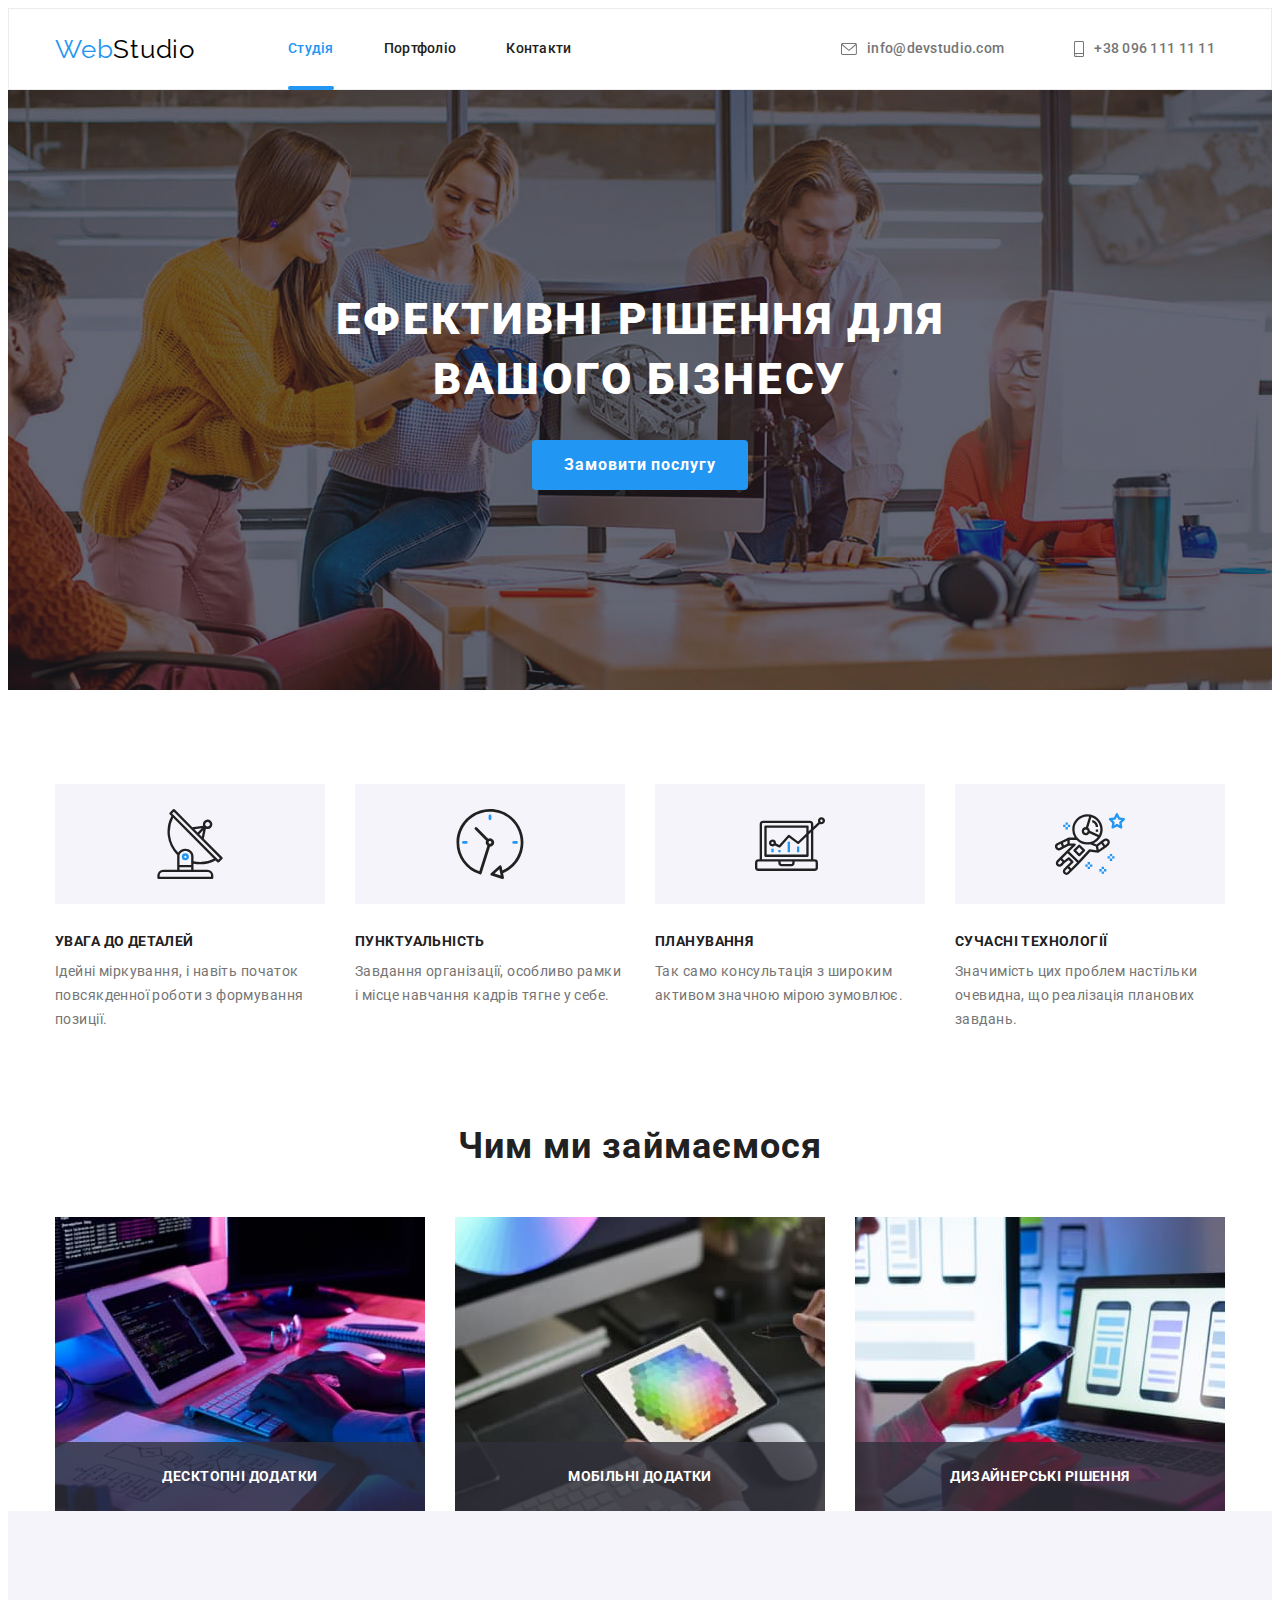
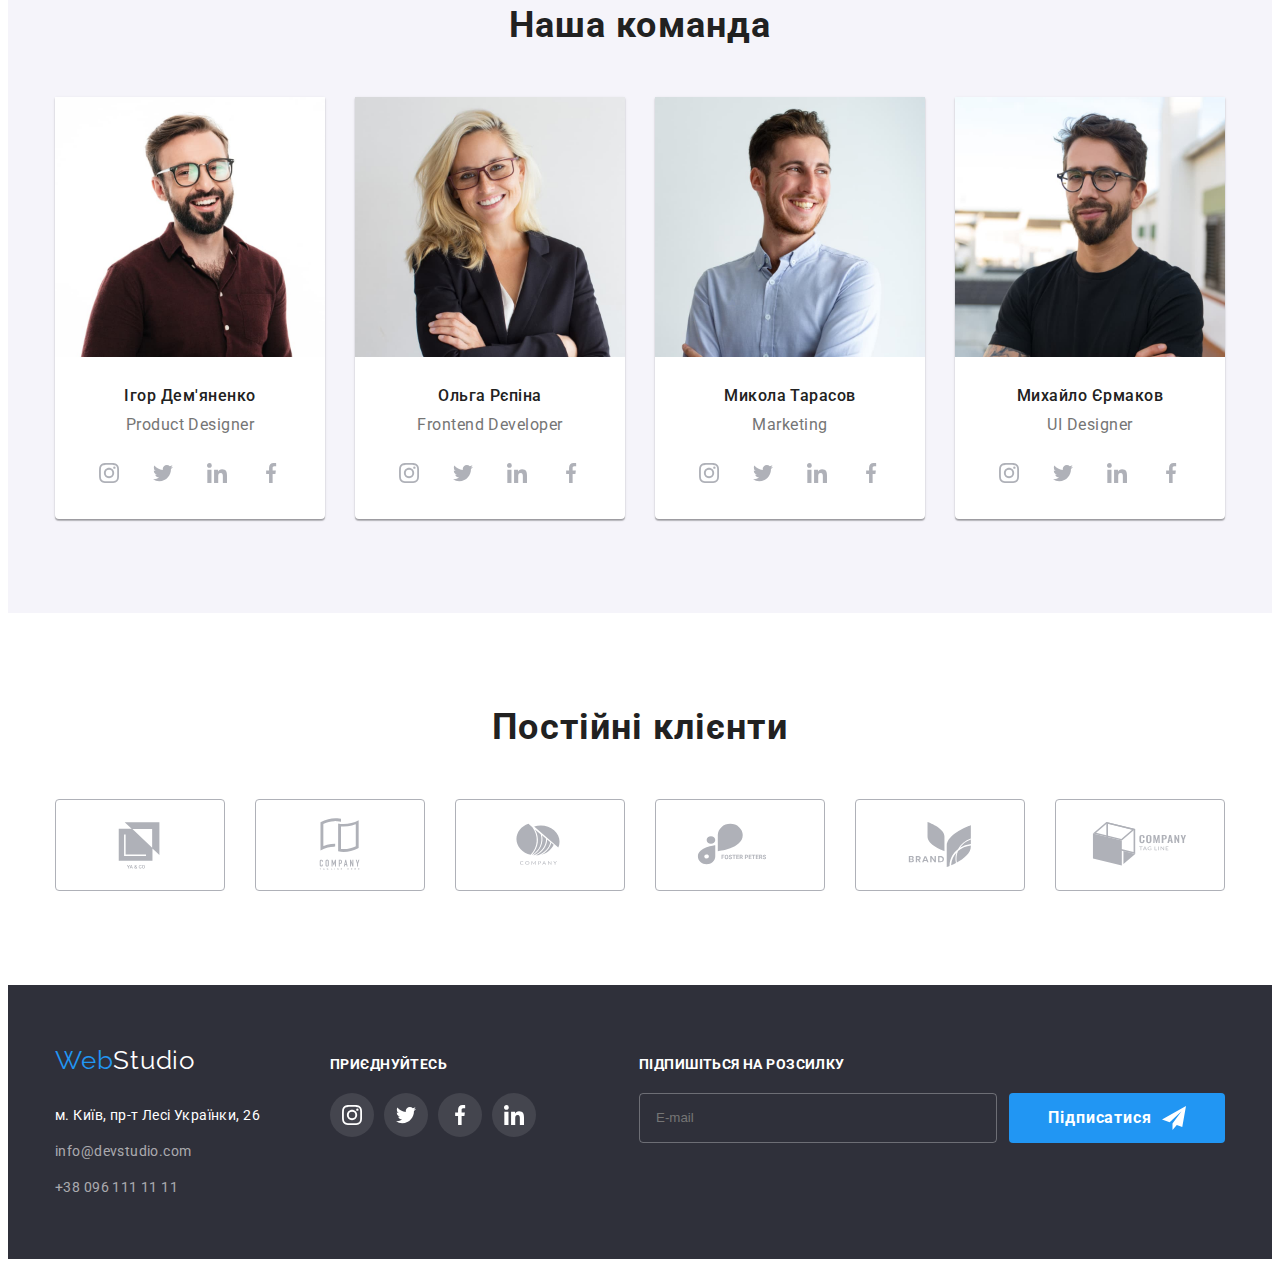
==== commit 24d164ce: "адаптивна графіка" ====
--- a/index.html
+++ b/index.html
@@ -184,19 +184,22 @@
                 <ul class="activity__list">
                     <li class="activity__item">
                         <div class="activity-wrap">
-                            <img src="./images/image-1.jpg" width="370" height="294" alt="Image 1">
+                            <img srcset="./images/activity/image-one.jpg 1x, ./images/activity/image-one-2x.jpg 2x"
+                                src="./images/activity/image-one.jpg" width="370" height="294" alt="Image 1">
                             <p class="activity-wrap__text">ДЕСКТОПНІ ДОДАТКИ</p>
                         </div>
                     </li>
                     <li class="activity__item">
                         <div class="activity-wrap">
-                            <img src="./images/image-2.jpg" width="370" height="294" alt="Image 2">
+                            <img srcset="./images/activity/image-two.jpg 1x, ./images/activity/image-two-2x.jpg 2x"
+                                src="./images/activity/image-two.jpg" width="370" height="294" alt="Image 2">
                             <p class="activity-wrap__text">МОБІЛЬНІ ДОДАТКИ</p>
                         </div>
                     </li>
                     <li class="activity__item">
                         <div class="activity-wrap">
-                            <img src="./images/image-3.jpg" width="370" height="294" alt="Image 3">
+                            <img srcset="./images/activity/image-three.jpg 1x, ./images/activity/image-three-2x.jpg 2x"
+                                src="./images/activity/image-three.jpg" width="370" height="294" alt="Image 3">
                             <p class="activity-wrap__text">ДИЗАЙНЕРСЬКІ РІШЕННЯ</p>
                         </div>
                     </li>
@@ -208,7 +211,19 @@
                 <h2 class="section-title">Наша команда</h2>
                 <ul class="team-list">
                     <li class="team-list-item">
-                        <img src="./images/ihor-demyanenko.jpg" width="270" height="260" alt="Ihor Demyanenko">
+                        <picture>
+                            <source
+                                srcset="./images/team/ihor-demyanenko.jpg 1x, ./images/team/ihor-demyanenko-2x.jpg 2x"
+                                media="(min-width: 1200px)" />
+                            <source
+                                srcset="./images/team/ihor-demyanenko-tab.jpg 1x, ./images/team/ihor-demyanenko-tab-2x.jpg 2x"
+                                media="(min-width: 768px)" />
+                            <source
+                                srcset="./images/team/ihor-demyanenko-mob.jpg 1x, ./images/team/ihor-demyanenko-mob-2x.jpg 2x"
+                                media="(max-width: 767px)" />
+
+                            <img src="./images/team/ihor-demyanenko-mob-2x.jpg" width="450" alt="Ihor Demyanenko">
+                        </picture>
                         <div class="team-name">
                             <h3 class="team-title">Ігор Дем'яненко</h3>
                             <p class="team-subtitle" lang="en">Product Designer</p>
@@ -245,8 +260,20 @@
                         </div>
                     </li>
 
-                    <li class="team-list-item"><img src="./images/olga-repina.jpg" width="270" height="260"
-                            alt="Olga Repina">
+                    <li class="team-list-item">
+                        <picture>
+                            <source srcset="./images/team/olga-repina.jpg 1x, ./images/team/olga-repina-2x.jpg 2x"
+                                media="(min-width: 1200px)" />
+                            <source
+                                srcset="./images/team/olga-repina-tab.jpg 1x, ./images/team/olga-repina-tab-2x.jpg 2x"
+                                media="(min-width: 768px)" />
+                            <source
+                                srcset="./images/team/olga-repina-mob.jpg 1x, ./images/team/olga-repina-mob-2x.jpg 2x"
+                                media="(max-width: 767px)" />
+
+                            <img src="./images/team/olga-repina-mob-2x.jpg" width="450" alt="Olga Repina">
+                        </picture>
+
                         <div class="team-name">
                             <h3 class="team-title">Ольга Рєпіна</h3>
                             <p class="team-subtitle" lang="en">Frontend Developer</p>
@@ -282,8 +309,20 @@
                             </ul>
                         </div>
                     </li>
-                    <li class="team-list-item"><img src="./images/mykola-tarasov.jpg" width="270" height="260"
-                            alt="Mykola Tarasov">
+                    <li class="team-list-item">
+                        <picture>
+                            <source srcset="./images/team/mykola-tarasov.jpg 1x, ./images/team/mykola-tarasov-2x.jpg 2x"
+                                media="(min-width: 1200px)" />
+                            <source
+                                srcset="./images/team/mykola-tarasov-tab.jpg 1x, ./images/team/mykola-tarasov-tab-2x.jpg 2x"
+                                media="(min-width: 768px)" />
+                            <source
+                                srcset="./images/team/mykola-tarasov-mob.jpg 1x, ./images/team/mykola-tarasov-mob-2x.jpg 2x"
+                                media="(max-width: 767px)" />
+
+                            <img src="./images/team/mykola-tarasov-mob-2x.jpg" width="450" alt="Mykola Tarasov">
+                        </picture>
+
                         <div class="team-name">
                             <h3 class="team-title">Микола Тарасов</h3>
                             <p class="team-subtitle" lang="en">Marketing</p>
@@ -319,8 +358,20 @@
                             </ul>
                         </div>
                     </li>
-                    <li class="team-list-item"><img src="./images/mykhailo-yermakov.jpg" width="270" height="260"
-                            alt="Mykhailo Yermakov">
+                    <li class="team-list-item">
+                        <picture>
+                            <source
+                                srcset="./images/team/mykhailo-yermakov.jpg 1x, ./images/team/mykhailo-yermakov-2x.jpg 2x"
+                                media="(min-width: 1200px)" />
+                            <source
+                                srcset="./images/team/mykhailo-yermakov-tab.jpg 1x, ./images/team/mykhailo-yermakov-tab-2x.jpg 2x"
+                                media="(min-width: 768px)" />
+                            <source
+                                srcset="./images/team/mykhailo-yermakov-mob.jpg 1x, ./images/team/mykhailo-yermakov-mob-2x.jpg 2x"
+                                media="(max-width: 767px)" />
+
+                            <img src="./images/team/mykhailo-yermakov-mob-2x.jpg" width="450" alt="Mykhailo Yermakov">
+                        </picture>
                         <div class="team-name">
                             <h3 class="team-title">Михайло Єрмаков</h3>
                             <p class="team-subtitle" lang="en">UI Designer</p>
@@ -544,6 +595,7 @@
         </div>
     </div>
     <script src="./js/modal.js"></script>
+    <script src="./js/menu.js"></script>
 
 </body>
 
--- a/css/main.min.css
+++ b/css/main.min.css
@@ -1 +1 @@
-:root{--white-color: #ffffff;--main-title-color: #212121;--main-text-color: #757575;--main-blue-color: #2196f3;--main-fill-color: #afb1b8;--fist-background-color: #ffffff;--second-background-color: #f5f4fa;--footer-background-color: #2f303a;--border-color: #eeeeee;--background-item-color: #f5f4fa;--team-card-shadow: 0px 1px 3px rgba(0, 0, 0, 0.12), 0px 1px 1px rgba(0, 0, 0, 0.14), 0px 2px 1px rgba(0, 0, 0, 0.2)}*,*::before,*::after{-webkit-box-sizing:border-box;box-sizing:border-box}ul{list-style:none;margin:0;padding:0}h1,h2,h3,h4,h5,h6,p{margin:0}a{text-decoration:none}img{display:block;max-width:100%;height:auto}.visually-hiden{position:absolute;white-space:nowrap;width:1px;height:1px;overflow:hidden;border:0;padding:0;clip:rect(0 0 0 0);-webkit-clip-path:inset(50%);clip-path:inset(50%);margin:-1px}body{background-color:var(--fist-background-color);color:var(--main-text-color);font-family:"Roboto",sans-serif;font-style:normal;font-size:14px;letter-spacing:.03em}button{cursor:pointer}img{display:block}.container{width:100%;padding-right:15px;padding-left:15px;margin:0 auto}@media screen and (min-width: 480px){.container{max-width:480px}}@media screen and (min-width: 768px){.container{max-width:768px}}@media screen and (min-width: 1200px){.container{max-width:1200px}}.activity-wrap__text,.benefits__title{font-size:14px;font-weight:700;line-height:1.14;letter-spacing:.03em}.portfolio{padding-top:94px;padding-bottom:94px}.main-title-btn{min-width:216px;min-height:50px;font-family:inherit;background-color:var(--main-blue-color);font-weight:700;font-size:16px;line-height:1.88;display:block;margin:0 auto;-webkit-box-align:center;-ms-flex-align:center;align-items:center;text-align:center;letter-spacing:.06em;color:var(--white-color);cursor:pointer;border:0;border-radius:4px;-webkit-transition-property:background-color;transition-property:background-color;-webkit-transition-duration:250ms;transition-duration:250ms;-webkit-transition-timing-function:cubic-bezier(0.4, 0, 0.2, 1);transition-timing-function:cubic-bezier(0.4, 0, 0.2, 1)}.main-title-btn:hover,.main-title-btn:focus{background-color:#188ce8}.section-title{font-size:28px;font-weight:700;line-height:1.18;text-align:center;letter-spacing:.03em;color:var(--main-title-color);margin-bottom:30px}@media screen and (min-width: 1200px){.section-title{font-size:36px;line-height:1.16;margin-bottom:50px}}.header{border:1px solid #ececec}.header--container{display:-webkit-box;display:-ms-flexbox;display:flex;-webkit-box-align:center;-ms-flex-align:center;align-items:center}.navigation{display:none;margin-right:auto;-webkit-box-align:center;-ms-flex-align:center;align-items:center}.main-nav{display:-webkit-box;display:-ms-flexbox;display:flex}.logo{font-family:Raleway,sans-serif;font-size:26px;line-height:1.19;letter-spacing:.03em;color:#000}.header-logo__accent{color:var(--main-blue-color)}.nav-list{display:-webkit-box;display:-ms-flexbox;display:flex;gap:50px}.nav-list__item{display:-webkit-box;display:-ms-flexbox;display:flex;gap:50px}.nav-list__title{display:inline-block;padding-top:32px;padding-bottom:32px;font-weight:500;font-size:14px;line-height:1.14;letter-spacing:.02em;color:var(--main-title-color);-webkit-transition-property:color;transition-property:color;-webkit-transition-duration:250ms;transition-duration:250ms;-webkit-transition-timing-function:cubic-bezier(0.4, 0, 0.2, 1);transition-timing-function:cubic-bezier(0.4, 0, 0.2, 1)}.nav-list__title:hover,.nav-list__title:focus{color:var(--main-blue-color)}.nav-list__title--current{color:var(--main-blue-color);position:relative}.nav-list__title--current:after{content:"";position:absolute;width:100%;height:4px;bottom:-1px;left:0;background:var(--main-blue-color);border-radius:2px}.contact-mail{display:none}.contact-mail__link{display:-webkit-box;display:-ms-flexbox;display:flex;-webkit-box-align:center;-ms-flex-align:center;align-items:center;font-weight:500;font-size:14px;line-height:1.14;letter-spacing:.02em;color:var(--main-text-color);-webkit-transition-property:color;transition-property:color;-webkit-transition-duration:250ms;transition-duration:250ms;-webkit-transition-timing-function:cubic-bezier(0.4, 0, 0.2, 1);transition-timing-function:cubic-bezier(0.4, 0, 0.2, 1)}.contact-mail__link:hover,.contact-mail__link:focus{color:var(--main-blue-color)}.contact-mail__icon{fill:currentColor;margin-right:10px}.contact-mail__item{display:inline-block;padding:10px}.mob-menu-btn{display:block;background-color:rgba(0,0,0,0);border:none;margin-left:auto}.mob-menu{position:fixed;top:0;width:100vw;height:100vh;margin-left:auto;margin-right:auto;background-color:var(--white-color);padding:48px 40px;display:-webkit-box;display:-ms-flexbox;display:flex;-webkit-box-orient:vertical;-webkit-box-direction:normal;-ms-flex-direction:column;flex-direction:column;-webkit-box-pack:justify;-ms-flex-pack:justify;justify-content:space-between;overflow:auto}.mob-close-btn:hover,.mob-close-btn:focus{fill:var(--main-blue-color)}.mob-list__item:not(:last-child){margin-bottom:32px}.mob-list__title{font-weight:500;font-size:40px;line-height:1.175;letter-spacing:.02em;color:var(--main-title-color);-webkit-transition-property:color;transition-property:color;-webkit-transition-duration:250ms;transition-duration:250ms;-webkit-transition-timing-function:cubic-bezier(0.4, 0, 0.2, 1);transition-timing-function:cubic-bezier(0.4, 0, 0.2, 1)}.mob-list__title:hover,.mob-list__title:focus{color:var(--main-blue-color)}.mob-contact__item:not(:last-child){margin-bottom:32px}.mob-contact__link{font-weight:500;font-size:34px;line-height:1.1764705882;letter-spacing:.02em;color:var(--main-blue-color)}.mob-mail__link{font-weight:500;font-size:24px;line-height:1.1666666667;letter-spacing:.02em;color:var(--main-text-color)}.mob-soc{display:-webkit-box;display:-ms-flexbox;display:flex;-ms-flex-wrap:wrap;flex-wrap:wrap;margin-top:64px;margin-bottom:48px}.mob-soc__item:not(:first-child){padding-left:10px}.mob-soc__item:not(:last-child){padding-right:10px}.mob-soc__item:not(:last-child){border-right:1px solid rgba(33,33,33,.2)}.mob-soc__link{font-weight:500;font-size:18px;line-height:.1009174312;letter-spacing:.02em;color:var(--main-blue-color)}.main{background-image:-webkit-gradient(linear, left top, left bottom, from(rgba(47, 48, 58, 0.4)), to(rgba(47, 48, 58, 0.4))),url(../images/bg-image.jpg);background-image:linear-gradient(rgba(47, 48, 58, 0.4), rgba(47, 48, 58, 0.4)),url(../images/bg-image.jpg);background-repeat:no-repeat;background-position:center;background-size:cover;padding-top:200px;padding-bottom:200px;max-width:1600px;margin:0 auto}.main__title{margin-bottom:30px;margin-top:0;color:var(--white-color);font-weight:900;font-size:26px;line-height:1.6;text-align:center;letter-spacing:.06em;text-transform:uppercase}@media screen and (min-width: 1200px){.main__title{font-size:44px;line-height:1.36}}.benefits{padding-bottom:60px;padding-top:60px}@media screen and (min-width: 1200px){.benefits{padding-top:94px;padding-bottom:94px}}.benefits__list{display:-webkit-box;display:-ms-flexbox;display:flex;gap:30px;-ms-flex-wrap:wrap;flex-wrap:wrap}.benefits__item{width:100%}@media screen and (min-width: 768px){.benefits__item{width:calc((100% - 30px)/2)}}@media screen and (min-width: 1200px){.benefits__item{width:calc((100% - 90px)/4)}}.benefits__icon{display:-webkit-box;display:-ms-flexbox;display:flex;margin-bottom:30px;height:120px;-webkit-box-pack:center;-ms-flex-pack:center;justify-content:center;-webkit-box-align:center;-ms-flex-align:center;align-items:center;background-color:var(--background-item-color)}.benefits__title{text-transform:uppercase;color:var(--main-title-color);margin-bottom:10px}@media screen and (max-width: 1199px){.benefits__title{text-align:center}}.benefits__subtitle{font-size:14px;line-height:1.71;letter-spacing:.03em;color:var(--main-text-color)}.activity{display:none}@media screen and (min-width: 1200px){.activity{display:contents}}.activity__list{display:-webkit-box;display:-ms-flexbox;display:flex;gap:30px}.activity__item{width:100%}.activity-wrap{position:relative;-webkit-box-align:center;-ms-flex-align:center;align-items:center;-webkit-box-pack:center;-ms-flex-pack:center;justify-content:center}.activity-wrap__text{position:absolute;background:rgba(47,48,58,.8);width:100%;text-align:center;text-transform:uppercase;color:var(--white-color);padding-top:27px;padding-bottom:27px;bottom:0;left:0}.team{background-color:var(--second-background-color);padding-top:60px;padding-bottom:60px}@media screen and (min-width: 1200px){.team{padding-top:94px;padding-bottom:94px}}.team-list{display:-webkit-box;display:-ms-flexbox;display:flex;gap:30px;-ms-flex-wrap:wrap;flex-wrap:wrap}.team-list-item{width:100%;background-color:var(--white-color);-webkit-box-shadow:var(--team-card-shadow);box-shadow:var(--team-card-shadow);border-radius:0px 0px 4px 4px}@media screen and (min-width: 768px){.team-list-item{width:calc((100% - 30px)/2)}}@media screen and (min-width: 1200px){.team-list-item{width:calc((100% - 90px)/4)}}.team-name{padding-top:30px;padding-bottom:24px;text-align:center}.team-title{font-size:16px;font-weight:500;line-height:1.18;text-align:center;letter-spacing:.03em;color:var(--main-title-color);margin-bottom:10px}.team-subtitle{font-weight:400;font-size:16px;line-height:1.18;text-align:center;letter-spacing:.03em;color:var(--main-text-color)}.social-links-list{display:-webkit-box;display:-ms-flexbox;display:flex;gap:10px;-webkit-box-pack:center;-ms-flex-pack:center;justify-content:center}.social-links-item{width:206px;height:44px;margin-top:16px;-ms-flex-preferred-size:content;flex-basis:content}.social-link{width:44px;height:44px;display:-webkit-box;display:-ms-flexbox;display:flex;-webkit-box-align:center;-ms-flex-align:center;align-items:center;-webkit-box-pack:center;-ms-flex-pack:center;justify-content:center;fill:var(--main-fill-color);border-radius:50%;background-color:var(--fist-background-color);-webkit-transition-property:background-color,fill;transition-property:background-color,fill;-webkit-transition-duration:250ms;transition-duration:250ms;-webkit-transition-timing-function:cubic-bezier(0.4, 0, 0.2, 1);transition-timing-function:cubic-bezier(0.4, 0, 0.2, 1)}.social-link:hover,.social-link:focus{background-color:var(--main-blue-color);fill:var(--white-color)}.clients{padding-bottom:60px;padding-top:60px}@media screen and (min-width: 1200px){.clients{padding-top:94px;padding-bottom:94px}}.clients-list{display:-webkit-box;display:-ms-flexbox;display:flex;gap:30px;-ms-flex-wrap:wrap;flex-wrap:wrap;-webkit-box-pack:center;-ms-flex-pack:center;justify-content:center}.clients-item{width:calc((100% - 60px)/2);height:92px}@media screen and (min-width: 768px){.clients-item{width:calc((100% - 90px)/3)}}@media screen and (min-width: 1200px){.clients-item{width:calc((100% - 150px)/6)}}.clients-link{width:100%;height:100%;border:1px solid var(--main-fill-color);border-radius:4px;display:-webkit-box;display:-ms-flexbox;display:flex;-webkit-box-align:center;-ms-flex-align:center;align-items:center;-webkit-box-pack:center;-ms-flex-pack:center;justify-content:center;fill:var(--main-fill-color);-webkit-transition-property:border,fill;transition-property:border,fill;-webkit-transition-duration:250ms;transition-duration:250ms;-webkit-transition-timing-function:cubic-bezier(0.4, 0, 0.2, 1);transition-timing-function:cubic-bezier(0.4, 0, 0.2, 1)}.clients-link:hover,.clients-link:focus{fill:var(--main-blue-color);border:1px solid var(--main-blue-color)}.footer{padding-top:60px;padding-bottom:60px;background-color:var(--footer-background-color);text-align:center}@media screen and (min-width: 1200px){.footer{text-align:left}}.footer-wrap{-webkit-box-align:baseline;-ms-flex-align:baseline;align-items:baseline}@media screen and (min-width: 768px){.footer-wrap{display:-webkit-box;display:-ms-flexbox;display:flex;-ms-flex-wrap:wrap;flex-wrap:wrap;-ms-flex-pack:distribute;justify-content:space-around;gap:60px}}@media screen and (min-width: 1200px){.footer-wrap{-webkit-box-pack:start;-ms-flex-pack:start;justify-content:flex-start;gap:70px}}.footer-adress{margin-bottom:60px}@media screen and (min-width: 768px){.footer-adress{margin-bottom:0}}.footer-logo{display:inline-block;margin-bottom:28px}.footer-logo-accent{color:var(--white-color)}.footer-list-item:not(:last-child){margin-bottom:12px}.footer-link-adress{font-style:normal;font-size:14px;line-height:1.71;letter-spacing:.03em;color:var(--white-color)}.footer-contact{color:rgba(255,255,255,.6);-webkit-transition-property:color;transition-property:color;-webkit-transition-duration:250ms;transition-duration:250ms;-webkit-transition-timing-function:cubic-bezier(0.4, 0, 0.2, 1);transition-timing-function:cubic-bezier(0.4, 0, 0.2, 1)}.footer-contact:hover,.footer-contact:focus{color:var(--main-blue-color)}.footer-soc-links{margin-bottom:60px}@media screen and (min-width: 768px){.footer-soc-links{margin-bottom:0}}.footer-text{display:inline-block;font-weight:700;font-size:14px;line-height:1.14;letter-spacing:.03em;text-transform:uppercase;color:var(--white-color)}.footer-soc-link-list{display:-webkit-box;display:-ms-flexbox;display:flex;gap:10px;-webkit-box-pack:center;-ms-flex-pack:center;justify-content:center}.footer-soc-link-item{max-width:206px;height:44px;margin-top:20px;-ms-flex-preferred-size:content;flex-basis:content}.footer-social-link{width:44px;height:44px;display:-webkit-box;display:-ms-flexbox;display:flex;-webkit-box-align:center;-ms-flex-align:center;align-items:center;-webkit-box-pack:center;-ms-flex-pack:center;justify-content:center;fill:var(--white-color);border-radius:50%;background-color:rgba(255,255,255,.1);-webkit-transition-property:background-color;transition-property:background-color;-webkit-transition-duration:250ms;transition-duration:250ms;-webkit-transition-timing-function:cubic-bezier(0.4, 0, 0.2, 1);transition-timing-function:cubic-bezier(0.4, 0, 0.2, 1)}.footer-social-link:hover,.footer-social-link:focus{background-color:var(--main-blue-color)}@media screen and (min-width: 1200px){.footer-form{margin-left:auto;display:-webkit-box;display:-ms-flexbox;display:flex;-webkit-box-orient:vertical;-webkit-box-direction:normal;-ms-flex-direction:column;flex-direction:column}}.footer-label{margin-bottom:20px}@media screen and (min-width: 1200px){.footer-subscribe{display:-webkit-box;display:-ms-flexbox;display:flex}}.footer-input{background-color:rgba(0,0,0,0);border:1px solid rgba(255,255,255,.3);border-radius:4px;width:100%;height:50px;margin-bottom:20px;padding-left:16px;color:var(--white-color)}@media screen and (min-width: 768px){.footer-input{width:450px}}@media screen and (min-width: 1200px){.footer-input{margin-right:12px;width:358px;margin-bottom:0}}.subscribe-btn{display:-webkit-box;display:-ms-flexbox;display:flex;gap:10px;-webkit-box-pack:center;-ms-flex-pack:center;justify-content:center}.backdrop{position:fixed;top:0;width:100%;height:100%;background-color:rgba(0,0,0,.2);opacity:1;-webkit-transition:opacity 250ms cubic-bezier(0.4, 0, 0.2, 1),-webkit-transform 250ms cubic-bezier(0.4, 0, 0.2, 1);transition:opacity 250ms cubic-bezier(0.4, 0, 0.2, 1),-webkit-transform 250ms cubic-bezier(0.4, 0, 0.2, 1);transition:opacity 250ms cubic-bezier(0.4, 0, 0.2, 1),transform 250ms cubic-bezier(0.4, 0, 0.2, 1);transition:opacity 250ms cubic-bezier(0.4, 0, 0.2, 1),transform 250ms cubic-bezier(0.4, 0, 0.2, 1),-webkit-transform 250ms cubic-bezier(0.4, 0, 0.2, 1)}.modal{position:absolute;top:50%;left:50%;-webkit-transform:translate(-50%, -50%) scale(1);transform:translate(-50%, -50%) scale(1);width:528px;min-height:581px;background-color:var(--white-color);-webkit-box-shadow:0px 1px 3px rgba(0,0,0,.12),0px 1px 1px rgba(0,0,0,.14),0px 2px 1px rgba(0,0,0,.2);box-shadow:0px 1px 3px rgba(0,0,0,.12),0px 1px 1px rgba(0,0,0,.14),0px 2px 1px rgba(0,0,0,.2);border-radius:4px;opacity:1;-webkit-transition:opacity 250ms cubic-bezier(0.4, 0, 0.2, 1),-webkit-transform 250ms cubic-bezier(0.4, 0, 0.2, 1);transition:opacity 250ms cubic-bezier(0.4, 0, 0.2, 1),-webkit-transform 250ms cubic-bezier(0.4, 0, 0.2, 1);transition:transform 250ms cubic-bezier(0.4, 0, 0.2, 1),opacity 250ms cubic-bezier(0.4, 0, 0.2, 1);transition:transform 250ms cubic-bezier(0.4, 0, 0.2, 1),opacity 250ms cubic-bezier(0.4, 0, 0.2, 1),-webkit-transform 250ms cubic-bezier(0.4, 0, 0.2, 1);padding:40px}.backdrop.is-hidden .modal{-webkit-transform:translate(-50%, -50%) scale(0);transform:translate(-50%, -50%) scale(0)}.modal-close{position:absolute;right:8px;top:8px;width:30px;height:30px;border:1px solid rgba(0,0,0,.1019607843);border-radius:50%;background-color:rgba(0,0,0,0);display:-webkit-box;display:-ms-flexbox;display:flex;-webkit-box-align:center;-ms-flex-align:center;align-items:center;-webkit-box-pack:center;-ms-flex-pack:center;justify-content:center;-webkit-transition-property:fill;transition-property:fill;-webkit-transition-duration:250ms;transition-duration:250ms;-webkit-transition-timing-function:cubic-bezier(0.4, 0, 0.2, 1);transition-timing-function:cubic-bezier(0.4, 0, 0.2, 1)}.modal-close:hover,.modal-close:focus{fill:var(--main-blue-color)}.modal-title{font-weight:700;font-size:20px;line-height:1.15;text-align:center;letter-spacing:.03em;color:var(--main-title-color);margin-bottom:12px}.modal-wraper{margin-bottom:10px}.input-label{display:block;font-weight:400;font-size:12px;line-height:1.16;letter-spacing:.01em;color:#000;margin-bottom:4px}.input-wrapper{position:relative}.modal-input{width:100%;height:40px;border:1px solid rgba(33,33,33,.2);border-radius:4px;background-color:rgba(0,0,0,0);outline:rgba(0,0,0,0);padding-left:42px;-webkit-transition-property:border-color;transition-property:border-color;-webkit-transition-duration:250ms;transition-duration:250ms;-webkit-transition-timing-function:cubic-bezier(0.4, 0, 0.2, 1);transition-timing-function:cubic-bezier(0.4, 0, 0.2, 1)}.modal-input:focus,.modal-input:hover{border-color:var(--main-blue-color)}.modal-input:focus+.modal-icon,.modal-input:hover+.modal-icon{fill:var(--main-blue-color)}.modal-icon{position:absolute;left:12px;top:50%;-webkit-transform:translateY(-50%);transform:translateY(-50%);-webkit-transition-property:border-color;transition-property:border-color;-webkit-transition-duration:250ms;transition-duration:250ms;-webkit-transition-timing-function:cubic-bezier(0.4, 0, 0.2, 1);transition-timing-function:cubic-bezier(0.4, 0, 0.2, 1)}.modal-comment{width:100%;height:120px;border:1px solid rgba(33,33,33,.2);border-radius:4px;outline:rgba(0,0,0,0);resize:none;padding-top:12px;padding-left:16px}.modal-comment::-webkit-input-placeholder{font-size:12px;color:rgba(117,117,117,.5);-webkit-transition-property:border-color;transition-property:border-color;-webkit-transition-duration:250ms;transition-duration:250ms;-webkit-transition-timing-function:cubic-bezier(0.4, 0, 0.2, 1);transition-timing-function:cubic-bezier(0.4, 0, 0.2, 1)}.modal-comment::-moz-placeholder{font-size:12px;color:rgba(117,117,117,.5);-moz-transition-property:border-color;transition-property:border-color;transition-duration:250ms;transition-timing-function:cubic-bezier(0.4, 0, 0.2, 1)}.modal-comment:-ms-input-placeholder{font-size:12px;color:rgba(117,117,117,.5);-ms-transition-property:border-color;transition-property:border-color;transition-duration:250ms;transition-timing-function:cubic-bezier(0.4, 0, 0.2, 1)}.modal-comment::-ms-input-placeholder{font-size:12px;color:rgba(117,117,117,.5);-ms-transition-property:border-color;transition-property:border-color;transition-duration:250ms;transition-timing-function:cubic-bezier(0.4, 0, 0.2, 1)}.modal-comment::placeholder{font-size:12px;color:rgba(117,117,117,.5);-webkit-transition-property:border-color;transition-property:border-color;-webkit-transition-duration:250ms;transition-duration:250ms;-webkit-transition-timing-function:cubic-bezier(0.4, 0, 0.2, 1);transition-timing-function:cubic-bezier(0.4, 0, 0.2, 1)}.modal-comment:focus,.modal-comment:hover{border-color:var(--main-blue-color)}.checkbox{position:absolute;white-space:nowrap;width:1px;height:1px;overflow:hidden;border:0;padding:0;clip:rect(0 0 0 0);-webkit-clip-path:inset(50%);clip-path:inset(50%);margin:-1px}.checkbox:focus{border-color:rgba(0,0,0,0);background-color:var(--main-blue-color);background-image:url(../images/full-check.svg);background-size:contain;background-origin:border-box}.checkbox-label{display:-webkit-box;display:-ms-flexbox;display:flex;-webkit-box-align:center;-ms-flex-align:center;align-items:center;-webkit-box-pack:center;-ms-flex-pack:center;justify-content:center;margin-top:20px;margin-bottom:30px}.checkbox-icon{display:-webkit-inline-box;display:-ms-inline-flexbox;display:inline-flex;width:16px;height:15px;margin-right:7px;border:2px solid #212121;border-radius:2px;-webkit-box-align:center;-ms-flex-align:center;align-items:center;-webkit-box-pack:center;-ms-flex-pack:center;justify-content:center;-webkit-transition:border;transition:border;-webkit-transition-duration:250ms;transition-duration:250ms;-webkit-transition-timing-function:cubic-bezier(0.4, 0, 0.2, 1);transition-timing-function:cubic-bezier(0.4, 0, 0.2, 1)}.checkbox:focus+.checkbox-icon{border:2px solid var(--main-blue-color)}.checkbox:checked+.checkbox-icon{border-color:var(--main-blue-color);background-color:var(--main-blue-color)}.accepted-text{font-weight:400;font-size:14px;line-height:1.71}.checkbox-link{font-weight:400;font-size:14px;line-height:1.71;letter-spacing:.03em;-webkit-text-decoration-line:underline;text-decoration-line:underline;color:var(--main-blue-color)}.send-btn{-webkit-box-shadow:0px 4px 4px rgba(0,0,0,.15);box-shadow:0px 4px 4px rgba(0,0,0,.15)}.is-hidden{opacity:0;visibility:hidden;pointer-events:none}.portfolio-btn-list{display:-webkit-box;display:-ms-flexbox;display:flex;gap:8px;-webkit-box-pack:center;-ms-flex-pack:center;justify-content:center;margin-bottom:50px}.portfolio-btn{font-family:inherit;font-weight:500;font-size:16px;line-height:1.63;text-align:center;letter-spacing:.03em;color:var(--main-title-color);background-color:#f5f4fa;cursor:pointer;border:0;padding-top:6px;padding-bottom:6px;padding-left:22px;padding-right:22px;border-radius:4px;-webkit-transition-property:color,background-color,-webkit-box-shadow;transition-property:color,background-color,-webkit-box-shadow;transition-property:color,background-color,box-shadow;transition-property:color,background-color,box-shadow,-webkit-box-shadow;-webkit-transition-duration:250ms;transition-duration:250ms;-webkit-transition-timing-function:cubic-bezier(0.4, 0, 0.2, 1);transition-timing-function:cubic-bezier(0.4, 0, 0.2, 1)}.portfolio-btn:focus,.portfolio-btn:hover{color:var(--white-color);background-color:var(--main-blue-color);-webkit-box-shadow:0px 3px 1px rgba(0,0,0,.1),0px 1px 2px rgba(0,0,0,.08),0px 2px 2px rgba(0,0,0,.12);box-shadow:0px 3px 1px rgba(0,0,0,.1),0px 1px 2px rgba(0,0,0,.08),0px 2px 2px rgba(0,0,0,.12)}.portfolio-title{font-weight:700;font-size:18px;line-height:2;letter-spacing:.06em;color:var(--main-title-color);margin-bottom:4px}.portfolio-subtitle{font-weight:400;font-size:16px;line-height:1.88;letter-spacing:.03em;color:var(--main-text-color)}.portfolio-projects{display:-webkit-box;display:-ms-flexbox;display:flex;gap:30px;-ms-flex-wrap:wrap;flex-wrap:wrap}.portfolio-projects-item{width:calc((100% - 60px)/3)}.portfolio-project-link{display:block;-webkit-transition-property:-webkit-box-shadow;transition-property:-webkit-box-shadow;transition-property:box-shadow;transition-property:box-shadow, -webkit-box-shadow;-webkit-transition-duration:250ms;transition-duration:250ms;-webkit-transition-timing-function:cubic-bezier(0.4, 0, 0.2, 1);transition-timing-function:cubic-bezier(0.4, 0, 0.2, 1)}.portfolio-project-link:hover,.portfolio-project-link:focus{-webkit-box-shadow:0px 1px 1px rgba(0,0,0,.12),0px 4px 4px rgba(0,0,0,.06),1px 4px 6px rgba(0,0,0,.16);box-shadow:0px 1px 1px rgba(0,0,0,.12),0px 4px 4px rgba(0,0,0,.06),1px 4px 6px rgba(0,0,0,.16)}.card-wrap{position:relative;overflow:hidden}.hover-text{position:absolute;top:0;left:0;background-color:rgba(33,150,243,.9);color:var(--white-color);font-weight:400;font-size:18px;line-height:1.56;letter-spacing:.03em;padding-left:24px;padding-right:24px;display:-webkit-box;display:-ms-flexbox;display:flex;-webkit-box-align:center;-ms-flex-align:center;align-items:center;-webkit-box-pack:center;-ms-flex-pack:center;justify-content:center;height:100%;-webkit-transform:translateY(100%);transform:translateY(100%);-webkit-transition-property:overflow,-webkit-transform;transition-property:overflow,-webkit-transform;transition-property:transform,overflow;transition-property:transform,overflow,-webkit-transform;-webkit-transition-duration:250ms;transition-duration:250ms;-webkit-transition-timing-function:cubic-bezier(0.4, 0, 0.2, 1);transition-timing-function:cubic-bezier(0.4, 0, 0.2, 1)}.portfolio-project-link:hover .hover-text,.portfolio-project-link:focus .hover-text{-webkit-transform:translateY(0);transform:translateY(0);overflow:visible}.portfolio-text-wrap{padding-top:20px;padding-right:24px;padding-bottom:20px;padding-left:24px;border:1px solid var(--border-color);border-top:none}/*# sourceMappingURL=main.min.css.map */+:root{--white-color: #ffffff;--main-title-color: #212121;--main-text-color: #757575;--main-blue-color: #2196f3;--main-fill-color: #afb1b8;--fist-background-color: #ffffff;--second-background-color: #f5f4fa;--footer-background-color: #2f303a;--border-color: #eeeeee;--background-item-color: #f5f4fa;--team-card-shadow: 0px 1px 3px rgba(0, 0, 0, 0.12), 0px 1px 1px rgba(0, 0, 0, 0.14), 0px 2px 1px rgba(0, 0, 0, 0.2)}*,*::before,*::after{-webkit-box-sizing:border-box;box-sizing:border-box}ul{list-style:none;margin:0;padding:0}h1,h2,h3,h4,h5,h6,p{margin:0}a{text-decoration:none}img{display:block;max-width:100%;height:auto}.visually-hiden{position:absolute;white-space:nowrap;width:1px;height:1px;overflow:hidden;border:0;padding:0;clip:rect(0 0 0 0);-webkit-clip-path:inset(50%);clip-path:inset(50%);margin:-1px}body{background-color:var(--fist-background-color);color:var(--main-text-color);font-family:"Roboto",sans-serif;font-style:normal;font-size:14px;letter-spacing:.03em}button{cursor:pointer}img{display:block}.container{width:100%;padding-right:15px;padding-left:15px;margin:0 auto}@media screen and (min-width: 480px){.container{max-width:480px}}@media screen and (min-width: 768px){.container{max-width:768px}}@media screen and (min-width: 1200px){.container{max-width:1200px}}.activity-wrap__text,.benefits__title{font-size:14px;font-weight:700;line-height:1.14;letter-spacing:.03em}.portfolio{padding-top:94px;padding-bottom:94px}.main-title-btn{min-width:216px;min-height:50px;font-family:inherit;background-color:var(--main-blue-color);font-weight:700;font-size:16px;line-height:1.88;display:block;margin:0 auto;-webkit-box-align:center;-ms-flex-align:center;align-items:center;text-align:center;letter-spacing:.06em;color:var(--white-color);cursor:pointer;border:0;border-radius:4px;-webkit-transition-property:background-color;transition-property:background-color;-webkit-transition-duration:250ms;transition-duration:250ms;-webkit-transition-timing-function:cubic-bezier(0.4, 0, 0.2, 1);transition-timing-function:cubic-bezier(0.4, 0, 0.2, 1)}.main-title-btn:hover,.main-title-btn:focus{background-color:#188ce8}.section-title{font-size:28px;font-weight:700;line-height:1.18;text-align:center;letter-spacing:.03em;color:var(--main-title-color);margin-bottom:30px}@media screen and (min-width: 1200px){.section-title{font-size:36px;line-height:1.16;margin-bottom:50px}}.header{border:1px solid #ececec}.header--container{display:-webkit-box;display:-ms-flexbox;display:flex;-webkit-box-align:center;-ms-flex-align:center;align-items:center}.navigation{display:none}@media screen and (min-width: 768px){.navigation{display:-webkit-box;display:-ms-flexbox;display:flex;margin-right:auto;-webkit-box-align:center;-ms-flex-align:center;align-items:center}}.main-nav{display:-webkit-box;display:-ms-flexbox;display:flex}.logo{font-family:Raleway,sans-serif;font-size:26px;line-height:1.19;letter-spacing:.03em;color:#000}@media screen and (min-width: 768px){.header-logo{margin-right:88px}}@media screen and (min-width: 1200px){.header-logo{margin-right:93px}}.header-logo__accent{color:var(--main-blue-color)}.nav-list{display:-webkit-box;display:-ms-flexbox;display:flex;gap:50px}.nav-list__item{display:-webkit-box;display:-ms-flexbox;display:flex;gap:50px}.nav-list__title{display:inline-block;padding-top:32px;padding-bottom:32px;font-weight:500;font-size:14px;line-height:1.14;letter-spacing:.02em;color:var(--main-title-color);-webkit-transition-property:color;transition-property:color;-webkit-transition-duration:250ms;transition-duration:250ms;-webkit-transition-timing-function:cubic-bezier(0.4, 0, 0.2, 1);transition-timing-function:cubic-bezier(0.4, 0, 0.2, 1)}.nav-list__title:hover,.nav-list__title:focus{color:var(--main-blue-color)}.nav-list__title--current{color:var(--main-blue-color);position:relative}.nav-list__title--current:after{content:"";position:absolute;width:100%;height:4px;bottom:-1px;left:0;background:var(--main-blue-color);border-radius:2px}.contact-mail{display:none}@media screen and (min-width: 768px){.contact-mail{display:-webkit-box;display:-ms-flexbox;display:flex;-webkit-box-orient:vertical;-webkit-box-direction:normal;-ms-flex-direction:column;flex-direction:column;gap:10px}}@media screen and (min-width: 1200px){.contact-mail{-webkit-box-orient:horizontal;-webkit-box-direction:normal;-ms-flex-direction:row;flex-direction:row;gap:50px}}.contact-mail__link{display:-webkit-box;display:-ms-flexbox;display:flex;-webkit-box-align:center;-ms-flex-align:center;align-items:center;font-weight:500;font-size:14px;line-height:1.14;letter-spacing:.02em;color:var(--main-text-color);-webkit-transition-property:color;transition-property:color;-webkit-transition-duration:250ms;transition-duration:250ms;-webkit-transition-timing-function:cubic-bezier(0.4, 0, 0.2, 1);transition-timing-function:cubic-bezier(0.4, 0, 0.2, 1)}.contact-mail__link:hover,.contact-mail__link:focus{color:var(--main-blue-color)}.contact-mail__icon{fill:currentColor;margin-right:10px}.contact-mail__item{display:inline-block}@media screen and (min-width: 1200px){.contact-mail__item{padding:10px}}.mob-menu-btn{display:block;background-color:rgba(0,0,0,0);border:none;margin-left:auto}.mob-menu{position:fixed;top:0;left:0;width:100vw;height:100vh;margin-left:auto;margin-right:auto;z-index:10;background-color:var(--white-color);padding:48px 40px;display:-webkit-box;display:-ms-flexbox;display:flex;-webkit-box-orient:vertical;-webkit-box-direction:normal;-ms-flex-direction:column;flex-direction:column;-webkit-box-pack:justify;-ms-flex-pack:justify;justify-content:space-between;overflow:auto}@media screen and (min-width: 768px){.mob-menu{display:none}}.mob-close-btn,.mob-open-btn{-webkit-transition-property:color;transition-property:color;-webkit-transition-duration:250ms;transition-duration:250ms;-webkit-transition-timing-function:cubic-bezier(0.4, 0, 0.2, 1);transition-timing-function:cubic-bezier(0.4, 0, 0.2, 1)}.mob-close-btn:hover,.mob-close-btn:focus,.mob-open-btn:hover,.mob-open-btn:focus{fill:var(--main-blue-color)}@media screen and (min-width: 768px){.mob-close-btn,.mob-open-btn{display:none}}.mob-list__item:not(:last-child){margin-bottom:32px}.mob-list__title{font-weight:500;font-size:40px;line-height:1.175;letter-spacing:.02em;color:var(--main-title-color);-webkit-transition-property:color;transition-property:color;-webkit-transition-duration:250ms;transition-duration:250ms;-webkit-transition-timing-function:cubic-bezier(0.4, 0, 0.2, 1);transition-timing-function:cubic-bezier(0.4, 0, 0.2, 1)}.mob-list__title:hover,.mob-list__title:focus{color:var(--main-blue-color)}.mob-contact__item:not(:last-child){margin-bottom:32px}.mob-contact__link{font-weight:500;font-size:34px;line-height:1.1764705882;letter-spacing:.02em;color:var(--main-blue-color)}@media screen and (max-width: 377px){.mob-contact__link{font-size:26px}}.mob-mail__link{font-weight:500;font-size:24px;line-height:1.1666666667;letter-spacing:.02em;color:var(--main-text-color)}.mob-soc{display:-webkit-box;display:-ms-flexbox;display:flex;-ms-flex-wrap:wrap;flex-wrap:wrap;margin-top:64px;margin-bottom:48px}.mob-soc__item:not(:first-child){padding-left:10px}.mob-soc__item:not(:last-child){padding-right:10px}.mob-soc__item:not(:last-child){border-right:1px solid rgba(33,33,33,.2)}.mob-soc__link{font-weight:500;font-size:18px;line-height:.1009174312;letter-spacing:.02em;color:var(--main-blue-color)}.main{padding-top:118px;padding-bottom:118px;margin-left:auto;margin-right:auto;background-image:-webkit-gradient(linear, left top, left bottom, from(rgba(47, 48, 58, 0.4)), to(rgba(47, 48, 58, 0.4))),url(../../images/hero/hero-bg-mob.jpg);background-image:linear-gradient(rgba(47, 48, 58, 0.4), rgba(47, 48, 58, 0.4)),url(../../images/hero/hero-bg-mob.jpg);background-repeat:no-repeat;background-position:center;background-size:cover}@media(min-device-pixel-ratio: 2),(-webkit-min-device-pixel-ratio: 2),(min-resolution: 192dpi),(min-resolution: 2dppx){.main{background-image:-webkit-gradient(linear, left top, left bottom, from(rgba(47, 48, 58, 0.4)), to(rgba(47, 48, 58, 0.4))),url(../../images/hero/hero-bg-mob-2x.jpg);background-image:linear-gradient(rgba(47, 48, 58, 0.4), rgba(47, 48, 58, 0.4)),url(../../images/hero/hero-bg-mob-2x.jpg)}}@media screen and (min-width: 480px){.main{background-image:-webkit-gradient(linear, left top, left bottom, from(rgba(47, 48, 58, 0.4)), to(rgba(47, 48, 58, 0.4))),url(../../images/hero/hero-bg-tab.jpg);background-image:linear-gradient(rgba(47, 48, 58, 0.4), rgba(47, 48, 58, 0.4)),url(../../images/hero/hero-bg-tab.jpg)}}@media screen and (min-width: 480px)and (min-device-pixel-ratio: 2),screen and (min-width: 480px)and (-webkit-min-device-pixel-ratio: 2),screen and (min-width: 480px)and (min-resolution: 192dpi),screen and (min-width: 480px)and (min-resolution: 2dppx){.main{background-image:-webkit-gradient(linear, left top, left bottom, from(rgba(47, 48, 58, 0.4)), to(rgba(47, 48, 58, 0.4))),url(../../images/hero/hero-bg-tab-2x.jpg);background-image:linear-gradient(rgba(47, 48, 58, 0.4), rgba(47, 48, 58, 0.4)),url(../../images/hero/hero-bg-tab-2x.jpg)}}@media screen and (min-width: 768px){.main{background-image:-webkit-gradient(linear, left top, left bottom, from(rgba(47, 48, 58, 0.4)), to(rgba(47, 48, 58, 0.4))),url(../../images/hero/hero-bg-desktop.jpg);background-image:linear-gradient(rgba(47, 48, 58, 0.4), rgba(47, 48, 58, 0.4)),url(../../images/hero/hero-bg-desktop.jpg);padding-top:200px;padding-bottom:200px;height:600px;max-width:1600px}}@media screen and (min-width: 768px)and (min-device-pixel-ratio: 2),screen and (min-width: 768px)and (-webkit-min-device-pixel-ratio: 2),screen and (min-width: 768px)and (min-resolution: 192dpi),screen and (min-width: 768px)and (min-resolution: 2dppx){.main{background-image:-webkit-gradient(linear, left top, left bottom, from(rgba(47, 48, 58, 0.4)), to(rgba(47, 48, 58, 0.4))),url(../../images/hero/hero-bg-desktop-2x.jpg);background-image:linear-gradient(rgba(47, 48, 58, 0.4), rgba(47, 48, 58, 0.4)),url(../../images/hero/hero-bg-desktop-2x.jpg)}}.main__title{margin-bottom:30px;margin-top:0;color:var(--white-color);font-weight:900;font-size:26px;line-height:1.6;text-align:center;letter-spacing:.06em;text-transform:uppercase}@media screen and (min-width: 1200px){.main__title{font-size:44px;line-height:1.36}}.benefits{padding-bottom:60px;padding-top:60px}@media screen and (min-width: 1200px){.benefits{padding-top:94px;padding-bottom:94px}}.benefits__list{display:-webkit-box;display:-ms-flexbox;display:flex;gap:30px;-ms-flex-wrap:wrap;flex-wrap:wrap}.benefits__item{width:100%}@media screen and (min-width: 768px){.benefits__item{width:calc((100% - 30px)/2)}}@media screen and (min-width: 1200px){.benefits__item{width:calc((100% - 90px)/4)}}.benefits__icon{display:-webkit-box;display:-ms-flexbox;display:flex;margin-bottom:30px;height:120px;-webkit-box-pack:center;-ms-flex-pack:center;justify-content:center;-webkit-box-align:center;-ms-flex-align:center;align-items:center;background-color:var(--background-item-color)}.benefits__title{text-transform:uppercase;color:var(--main-title-color);margin-bottom:10px}@media screen and (max-width: 1199px){.benefits__title{text-align:center}}.benefits__subtitle{font-size:14px;line-height:1.71;letter-spacing:.03em;color:var(--main-text-color)}.activity{display:none}@media screen and (min-width: 1200px){.activity{display:contents}}.activity__list{display:-webkit-box;display:-ms-flexbox;display:flex;gap:30px}.activity__item{width:100%}.activity-wrap{position:relative;-webkit-box-align:center;-ms-flex-align:center;align-items:center;-webkit-box-pack:center;-ms-flex-pack:center;justify-content:center}.activity-wrap__text{position:absolute;background:rgba(47,48,58,.8);width:100%;text-align:center;text-transform:uppercase;color:var(--white-color);padding-top:27px;padding-bottom:27px;bottom:0;left:0}.team{background-color:var(--second-background-color);padding-top:60px;padding-bottom:60px}@media screen and (min-width: 1200px){.team{padding-top:94px;padding-bottom:94px}}.team-list{display:-webkit-box;display:-ms-flexbox;display:flex;gap:30px;-ms-flex-wrap:wrap;flex-wrap:wrap}.team-list-item{width:100%;background-color:var(--white-color);-webkit-box-shadow:var(--team-card-shadow);box-shadow:var(--team-card-shadow);border-radius:0px 0px 4px 4px}@media screen and (min-width: 768px){.team-list-item{width:calc((100% - 30px)/2)}}@media screen and (min-width: 1200px){.team-list-item{width:calc((100% - 90px)/4)}}.team-name{padding-top:30px;padding-bottom:24px;text-align:center}.team-title{font-size:16px;font-weight:500;line-height:1.18;text-align:center;letter-spacing:.03em;color:var(--main-title-color);margin-bottom:10px}.team-subtitle{font-weight:400;font-size:16px;line-height:1.18;text-align:center;letter-spacing:.03em;color:var(--main-text-color)}.social-links-list{display:-webkit-box;display:-ms-flexbox;display:flex;gap:10px;-webkit-box-pack:center;-ms-flex-pack:center;justify-content:center}.social-links-item{width:206px;height:44px;margin-top:16px;-ms-flex-preferred-size:content;flex-basis:content}.social-link{width:44px;height:44px;display:-webkit-box;display:-ms-flexbox;display:flex;-webkit-box-align:center;-ms-flex-align:center;align-items:center;-webkit-box-pack:center;-ms-flex-pack:center;justify-content:center;fill:var(--main-fill-color);border-radius:50%;background-color:var(--fist-background-color);-webkit-transition-property:background-color,fill;transition-property:background-color,fill;-webkit-transition-duration:250ms;transition-duration:250ms;-webkit-transition-timing-function:cubic-bezier(0.4, 0, 0.2, 1);transition-timing-function:cubic-bezier(0.4, 0, 0.2, 1)}.social-link:hover,.social-link:focus{background-color:var(--main-blue-color);fill:var(--white-color)}.clients{padding-bottom:60px;padding-top:60px}@media screen and (min-width: 1200px){.clients{padding-top:94px;padding-bottom:94px}}.clients-list{display:-webkit-box;display:-ms-flexbox;display:flex;gap:30px;-ms-flex-wrap:wrap;flex-wrap:wrap;-webkit-box-pack:center;-ms-flex-pack:center;justify-content:center}.clients-item{width:calc((100% - 60px)/2);height:92px}@media screen and (min-width: 768px){.clients-item{width:calc((100% - 90px)/3)}}@media screen and (min-width: 1200px){.clients-item{width:calc((100% - 150px)/6)}}.clients-link{width:100%;height:100%;border:1px solid var(--main-fill-color);border-radius:4px;display:-webkit-box;display:-ms-flexbox;display:flex;-webkit-box-align:center;-ms-flex-align:center;align-items:center;-webkit-box-pack:center;-ms-flex-pack:center;justify-content:center;fill:var(--main-fill-color);-webkit-transition-property:border,fill;transition-property:border,fill;-webkit-transition-duration:250ms;transition-duration:250ms;-webkit-transition-timing-function:cubic-bezier(0.4, 0, 0.2, 1);transition-timing-function:cubic-bezier(0.4, 0, 0.2, 1)}.clients-link:hover,.clients-link:focus{fill:var(--main-blue-color);border:1px solid var(--main-blue-color)}.footer{padding-top:60px;padding-bottom:60px;background-color:var(--footer-background-color);text-align:center}@media screen and (min-width: 1200px){.footer{text-align:left}}.footer-wrap{-webkit-box-align:baseline;-ms-flex-align:baseline;align-items:baseline}@media screen and (min-width: 768px){.footer-wrap{display:-webkit-box;display:-ms-flexbox;display:flex;-ms-flex-wrap:wrap;flex-wrap:wrap;-ms-flex-pack:distribute;justify-content:space-around;gap:60px}}@media screen and (min-width: 1200px){.footer-wrap{-webkit-box-pack:start;-ms-flex-pack:start;justify-content:flex-start;gap:70px}}.footer-adress{margin-bottom:60px}@media screen and (min-width: 768px){.footer-adress{margin-bottom:0}}.footer-logo{display:inline-block;margin-bottom:28px}.footer-logo-accent{color:var(--white-color)}.footer-list-item:not(:last-child){margin-bottom:12px}.footer-link-adress{font-style:normal;font-size:14px;line-height:1.71;letter-spacing:.03em;color:var(--white-color)}.footer-contact{color:rgba(255,255,255,.6);-webkit-transition-property:color;transition-property:color;-webkit-transition-duration:250ms;transition-duration:250ms;-webkit-transition-timing-function:cubic-bezier(0.4, 0, 0.2, 1);transition-timing-function:cubic-bezier(0.4, 0, 0.2, 1)}.footer-contact:hover,.footer-contact:focus{color:var(--main-blue-color)}.footer-soc-links{margin-bottom:60px}@media screen and (min-width: 768px){.footer-soc-links{margin-bottom:0}}.footer-text{display:inline-block;font-weight:700;font-size:14px;line-height:1.14;letter-spacing:.03em;text-transform:uppercase;color:var(--white-color)}.footer-soc-link-list{display:-webkit-box;display:-ms-flexbox;display:flex;gap:10px;-webkit-box-pack:center;-ms-flex-pack:center;justify-content:center}.footer-soc-link-item{max-width:206px;height:44px;margin-top:20px;-ms-flex-preferred-size:content;flex-basis:content}.footer-social-link{width:44px;height:44px;display:-webkit-box;display:-ms-flexbox;display:flex;-webkit-box-align:center;-ms-flex-align:center;align-items:center;-webkit-box-pack:center;-ms-flex-pack:center;justify-content:center;fill:var(--white-color);border-radius:50%;background-color:rgba(255,255,255,.1);-webkit-transition-property:background-color;transition-property:background-color;-webkit-transition-duration:250ms;transition-duration:250ms;-webkit-transition-timing-function:cubic-bezier(0.4, 0, 0.2, 1);transition-timing-function:cubic-bezier(0.4, 0, 0.2, 1)}.footer-social-link:hover,.footer-social-link:focus{background-color:var(--main-blue-color)}@media screen and (min-width: 1200px){.footer-form{margin-left:auto;display:-webkit-box;display:-ms-flexbox;display:flex;-webkit-box-orient:vertical;-webkit-box-direction:normal;-ms-flex-direction:column;flex-direction:column}}.footer-label{margin-bottom:20px}@media screen and (min-width: 1200px){.footer-subscribe{display:-webkit-box;display:-ms-flexbox;display:flex}}.footer-input{background-color:rgba(0,0,0,0);border:1px solid rgba(255,255,255,.3);border-radius:4px;width:100%;height:50px;margin-bottom:20px;padding-left:16px;color:var(--white-color)}@media screen and (min-width: 768px){.footer-input{width:450px}}@media screen and (min-width: 1200px){.footer-input{margin-right:12px;width:358px;margin-bottom:0}}.subscribe-btn{display:-webkit-box;display:-ms-flexbox;display:flex;gap:10px;-webkit-box-pack:center;-ms-flex-pack:center;justify-content:center}.backdrop{position:fixed;top:0;width:100%;height:100%;background-color:rgba(0,0,0,.2);opacity:1;-webkit-transition:opacity 250ms cubic-bezier(0.4, 0, 0.2, 1),-webkit-transform 250ms cubic-bezier(0.4, 0, 0.2, 1);transition:opacity 250ms cubic-bezier(0.4, 0, 0.2, 1),-webkit-transform 250ms cubic-bezier(0.4, 0, 0.2, 1);transition:opacity 250ms cubic-bezier(0.4, 0, 0.2, 1),transform 250ms cubic-bezier(0.4, 0, 0.2, 1);transition:opacity 250ms cubic-bezier(0.4, 0, 0.2, 1),transform 250ms cubic-bezier(0.4, 0, 0.2, 1),-webkit-transform 250ms cubic-bezier(0.4, 0, 0.2, 1)}.modal{position:absolute;top:50%;left:50%;-webkit-transform:translate(-50%, -50%) scale(1);transform:translate(-50%, -50%) scale(1);max-width:450px;min-height:609px;padding:40px;background-color:var(--white-color);-webkit-box-shadow:0px 1px 3px rgba(0,0,0,.12),0px 1px 1px rgba(0,0,0,.14),0px 2px 1px rgba(0,0,0,.2);box-shadow:0px 1px 3px rgba(0,0,0,.12),0px 1px 1px rgba(0,0,0,.14),0px 2px 1px rgba(0,0,0,.2);border-radius:4px;opacity:1;-webkit-transition:opacity 250ms cubic-bezier(0.4, 0, 0.2, 1),-webkit-transform 250ms cubic-bezier(0.4, 0, 0.2, 1);transition:opacity 250ms cubic-bezier(0.4, 0, 0.2, 1),-webkit-transform 250ms cubic-bezier(0.4, 0, 0.2, 1);transition:transform 250ms cubic-bezier(0.4, 0, 0.2, 1),opacity 250ms cubic-bezier(0.4, 0, 0.2, 1);transition:transform 250ms cubic-bezier(0.4, 0, 0.2, 1),opacity 250ms cubic-bezier(0.4, 0, 0.2, 1),-webkit-transform 250ms cubic-bezier(0.4, 0, 0.2, 1);padding:40px}@media screen and (min-width: 1200px){.modal{min-width:528px;min-height:581px}}.backdrop.is-hidden .modal{-webkit-transform:translate(-50%, -50%) scale(0);transform:translate(-50%, -50%) scale(0)}.modal-close{position:absolute;right:8px;top:8px;width:30px;height:30px;border:1px solid rgba(0,0,0,.1019607843);border-radius:50%;background-color:rgba(0,0,0,0);display:-webkit-box;display:-ms-flexbox;display:flex;-webkit-box-align:center;-ms-flex-align:center;align-items:center;-webkit-box-pack:center;-ms-flex-pack:center;justify-content:center;-webkit-transition-property:fill;transition-property:fill;-webkit-transition-duration:250ms;transition-duration:250ms;-webkit-transition-timing-function:cubic-bezier(0.4, 0, 0.2, 1);transition-timing-function:cubic-bezier(0.4, 0, 0.2, 1)}.modal-close:hover,.modal-close:focus{fill:var(--main-blue-color)}.modal-title{font-weight:700;font-size:20px;line-height:1.15;text-align:center;letter-spacing:.03em;color:var(--main-title-color);margin-bottom:12px}.modal-wraper{margin-bottom:10px}.input-label{display:block;font-weight:400;font-size:12px;line-height:1.16;letter-spacing:.01em;color:var(--main-text-color);margin-bottom:4px}.input-wrapper{position:relative}.modal-input{width:100%;height:40px;border:1px solid rgba(33,33,33,.2);border-radius:4px;background-color:rgba(0,0,0,0);outline:rgba(0,0,0,0);padding-left:42px;-webkit-transition-property:border-color;transition-property:border-color;-webkit-transition-duration:250ms;transition-duration:250ms;-webkit-transition-timing-function:cubic-bezier(0.4, 0, 0.2, 1);transition-timing-function:cubic-bezier(0.4, 0, 0.2, 1)}.modal-input:focus,.modal-input:hover{border-color:var(--main-blue-color)}.modal-input:focus+.modal-icon,.modal-input:hover+.modal-icon{fill:var(--main-blue-color)}.modal-icon{position:absolute;left:12px;top:50%;-webkit-transform:translateY(-50%);transform:translateY(-50%);-webkit-transition-property:border-color;transition-property:border-color;-webkit-transition-duration:250ms;transition-duration:250ms;-webkit-transition-timing-function:cubic-bezier(0.4, 0, 0.2, 1);transition-timing-function:cubic-bezier(0.4, 0, 0.2, 1)}.modal-comment{width:100%;height:120px;border:1px solid rgba(33,33,33,.2);border-radius:4px;outline:rgba(0,0,0,0);resize:none;padding-top:12px;padding-left:16px}.modal-comment::-webkit-input-placeholder{font-size:12px;color:rgba(117,117,117,.5);-webkit-transition-property:border-color;transition-property:border-color;-webkit-transition-duration:250ms;transition-duration:250ms;-webkit-transition-timing-function:cubic-bezier(0.4, 0, 0.2, 1);transition-timing-function:cubic-bezier(0.4, 0, 0.2, 1)}.modal-comment::-moz-placeholder{font-size:12px;color:rgba(117,117,117,.5);-moz-transition-property:border-color;transition-property:border-color;transition-duration:250ms;transition-timing-function:cubic-bezier(0.4, 0, 0.2, 1)}.modal-comment:-ms-input-placeholder{font-size:12px;color:rgba(117,117,117,.5);-ms-transition-property:border-color;transition-property:border-color;transition-duration:250ms;transition-timing-function:cubic-bezier(0.4, 0, 0.2, 1)}.modal-comment::-ms-input-placeholder{font-size:12px;color:rgba(117,117,117,.5);-ms-transition-property:border-color;transition-property:border-color;transition-duration:250ms;transition-timing-function:cubic-bezier(0.4, 0, 0.2, 1)}.modal-comment::placeholder{font-size:12px;color:rgba(117,117,117,.5);-webkit-transition-property:border-color;transition-property:border-color;-webkit-transition-duration:250ms;transition-duration:250ms;-webkit-transition-timing-function:cubic-bezier(0.4, 0, 0.2, 1);transition-timing-function:cubic-bezier(0.4, 0, 0.2, 1)}.modal-comment:focus,.modal-comment:hover{border-color:var(--main-blue-color)}.checkbox{position:absolute;white-space:nowrap;width:1px;height:1px;overflow:hidden;border:0;padding:0;clip:rect(0 0 0 0);-webkit-clip-path:inset(50%);clip-path:inset(50%);margin:-1px}.checkbox:focus{border-color:rgba(0,0,0,0);background-color:var(--main-blue-color);background-image:url(../images/full-check.svg);background-size:contain;background-origin:border-box}.checkbox-label{display:-webkit-box;display:-ms-flexbox;display:flex;-webkit-box-align:center;-ms-flex-align:center;align-items:center;-webkit-box-pack:center;-ms-flex-pack:center;justify-content:center;margin-top:20px;margin-bottom:30px}.checkbox-icon{display:-webkit-inline-box;display:-ms-inline-flexbox;display:inline-flex;width:16px;height:15px;margin-right:7px;border:2px solid #212121;border-radius:2px;-webkit-box-align:center;-ms-flex-align:center;align-items:center;-webkit-box-pack:center;-ms-flex-pack:center;justify-content:center;-webkit-transition:border;transition:border;-webkit-transition-duration:250ms;transition-duration:250ms;-webkit-transition-timing-function:cubic-bezier(0.4, 0, 0.2, 1);transition-timing-function:cubic-bezier(0.4, 0, 0.2, 1)}.checkbox:focus+.checkbox-icon{border:2px solid var(--main-blue-color)}.checkbox:checked+.checkbox-icon{border-color:var(--main-blue-color);background-color:var(--main-blue-color)}.accepted-text{font-weight:400;font-size:12px;line-height:1.16;letter-spacing:.03em}@media screen and (min-width: 1200px){.accepted-text{font-size:14px;line-height:1.71}}.checkbox-link{font-weight:400;font-size:12px;line-height:1.16;letter-spacing:.03em;-webkit-text-decoration-line:underline;text-decoration-line:underline;color:var(--main-blue-color)}@media screen and (min-width: 1200px){.checkbox-link{font-size:14px;line-height:1.71}}.send-btn{-webkit-box-shadow:0px 4px 4px rgba(0,0,0,.15);box-shadow:0px 4px 4px rgba(0,0,0,.15)}.is-hidden{opacity:0;visibility:hidden;pointer-events:none}.portfolio-btn-list{display:-webkit-box;display:-ms-flexbox;display:flex;gap:8px;-ms-flex-wrap:wrap;flex-wrap:wrap;-webkit-box-pack:start;-ms-flex-pack:start;justify-content:flex-start;row-gap:15px;margin-bottom:40px}@media screen and (min-width: 768px){.portfolio-btn-list{-webkit-box-pack:center;-ms-flex-pack:center;justify-content:center;margin-bottom:30px}}@media screen and (min-width: 768px)and (min-width: 1200px){.portfolio-btn-list{margin-bottom:50px}}.portfolio-btn{font-family:inherit;font-weight:500;font-size:16px;line-height:1.63;text-align:center;letter-spacing:.03em;color:var(--main-title-color);background-color:#f5f4fa;cursor:pointer;border:0;padding-top:6px;padding-bottom:6px;padding-left:22px;padding-right:22px;border-radius:4px;-webkit-transition-property:color,background-color,-webkit-box-shadow;transition-property:color,background-color,-webkit-box-shadow;transition-property:color,background-color,box-shadow;transition-property:color,background-color,box-shadow,-webkit-box-shadow;-webkit-transition-duration:250ms;transition-duration:250ms;-webkit-transition-timing-function:cubic-bezier(0.4, 0, 0.2, 1);transition-timing-function:cubic-bezier(0.4, 0, 0.2, 1)}.portfolio-btn:focus,.portfolio-btn:hover{color:var(--white-color);background-color:var(--main-blue-color);-webkit-box-shadow:0px 3px 1px rgba(0,0,0,.1),0px 1px 2px rgba(0,0,0,.08),0px 2px 2px rgba(0,0,0,.12);box-shadow:0px 3px 1px rgba(0,0,0,.1),0px 1px 2px rgba(0,0,0,.08),0px 2px 2px rgba(0,0,0,.12)}.portfolio-title{font-weight:700;font-size:18px;line-height:2;letter-spacing:.06em;color:var(--main-title-color);margin-bottom:4px}.portfolio-subtitle{font-weight:400;font-size:16px;line-height:1.88;letter-spacing:.03em;color:var(--main-text-color)}.portfolio-projects{display:-webkit-box;display:-ms-flexbox;display:flex;gap:30px;-ms-flex-wrap:wrap;flex-wrap:wrap}@media screen and (min-width: 768px){.portfolio-projects-item{width:calc((100% - 30px)/2)}}@media screen and (min-width: 1200px){.portfolio-projects-item{width:calc((100% - 60px)/3)}}.portfolio-project-link{display:-webkit-box;display:-ms-flexbox;display:flex;-webkit-box-orient:vertical;-webkit-box-direction:normal;-ms-flex-direction:column;flex-direction:column;height:100%;-webkit-transition-property:-webkit-box-shadow;transition-property:-webkit-box-shadow;transition-property:box-shadow;transition-property:box-shadow, -webkit-box-shadow;-webkit-transition-duration:250ms;transition-duration:250ms;-webkit-transition-timing-function:cubic-bezier(0.4, 0, 0.2, 1);transition-timing-function:cubic-bezier(0.4, 0, 0.2, 1)}.portfolio-project-link:hover,.portfolio-project-link:focus{-webkit-box-shadow:0px 1px 1px rgba(0,0,0,.12),0px 4px 4px rgba(0,0,0,.06),1px 4px 6px rgba(0,0,0,.16);box-shadow:0px 1px 1px rgba(0,0,0,.12),0px 4px 4px rgba(0,0,0,.06),1px 4px 6px rgba(0,0,0,.16)}.card-wrap{position:relative;overflow:hidden}.hover-text{position:absolute;top:0;left:0;background-color:rgba(33,150,243,.9);color:var(--white-color);font-weight:400;font-size:18px;line-height:1.56;letter-spacing:.03em;padding-left:24px;padding-right:24px;display:-webkit-box;display:-ms-flexbox;display:flex;-webkit-box-align:center;-ms-flex-align:center;align-items:center;-webkit-box-pack:center;-ms-flex-pack:center;justify-content:center;height:100%;-webkit-transform:translateY(100%);transform:translateY(100%);-webkit-transition-property:overflow,-webkit-transform;transition-property:overflow,-webkit-transform;transition-property:transform,overflow;transition-property:transform,overflow,-webkit-transform;-webkit-transition-duration:250ms;transition-duration:250ms;-webkit-transition-timing-function:cubic-bezier(0.4, 0, 0.2, 1);transition-timing-function:cubic-bezier(0.4, 0, 0.2, 1)}.portfolio-project-link:hover .hover-text,.portfolio-project-link:focus .hover-text{-webkit-transform:translateY(0);transform:translateY(0);overflow:visible}.portfolio-text-wrap{padding-top:20px;padding-right:24px;padding-bottom:20px;padding-left:24px;border:1px solid var(--border-color);border-top:none}/*# sourceMappingURL=main.min.css.map */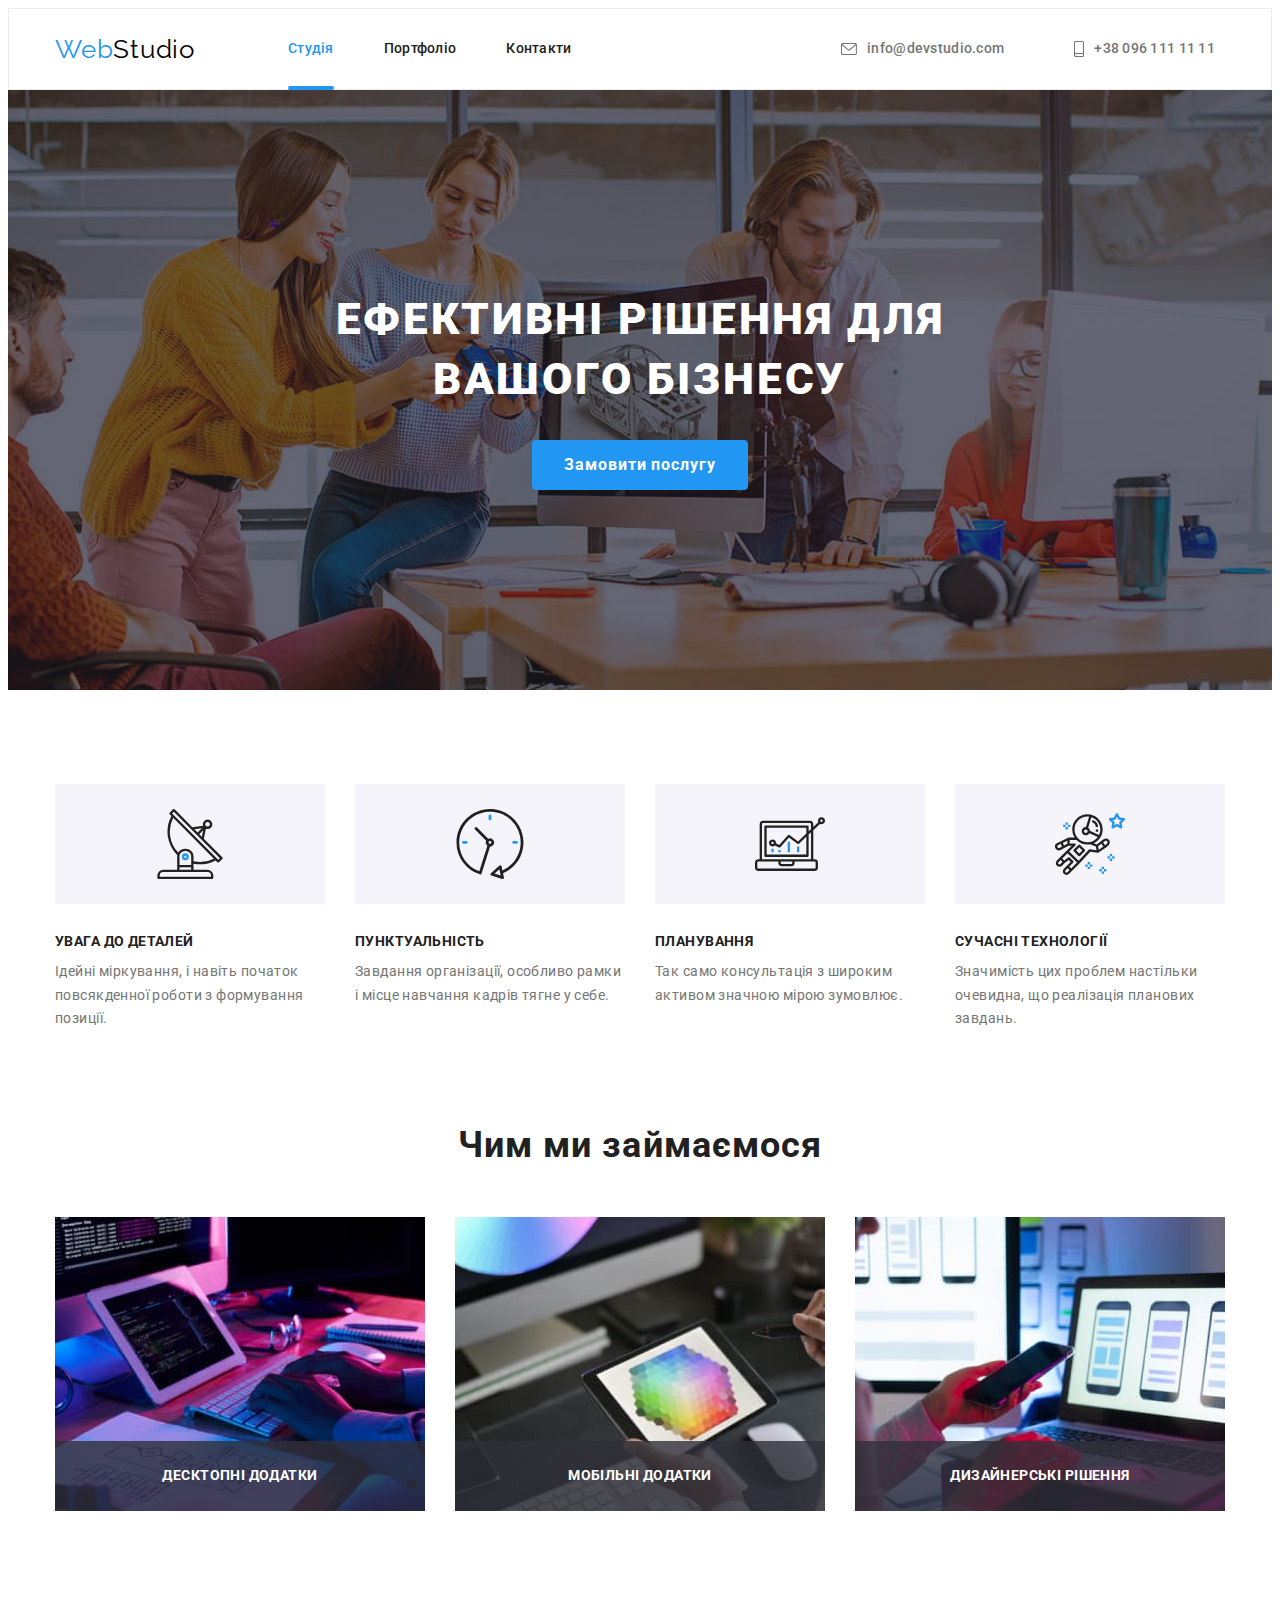
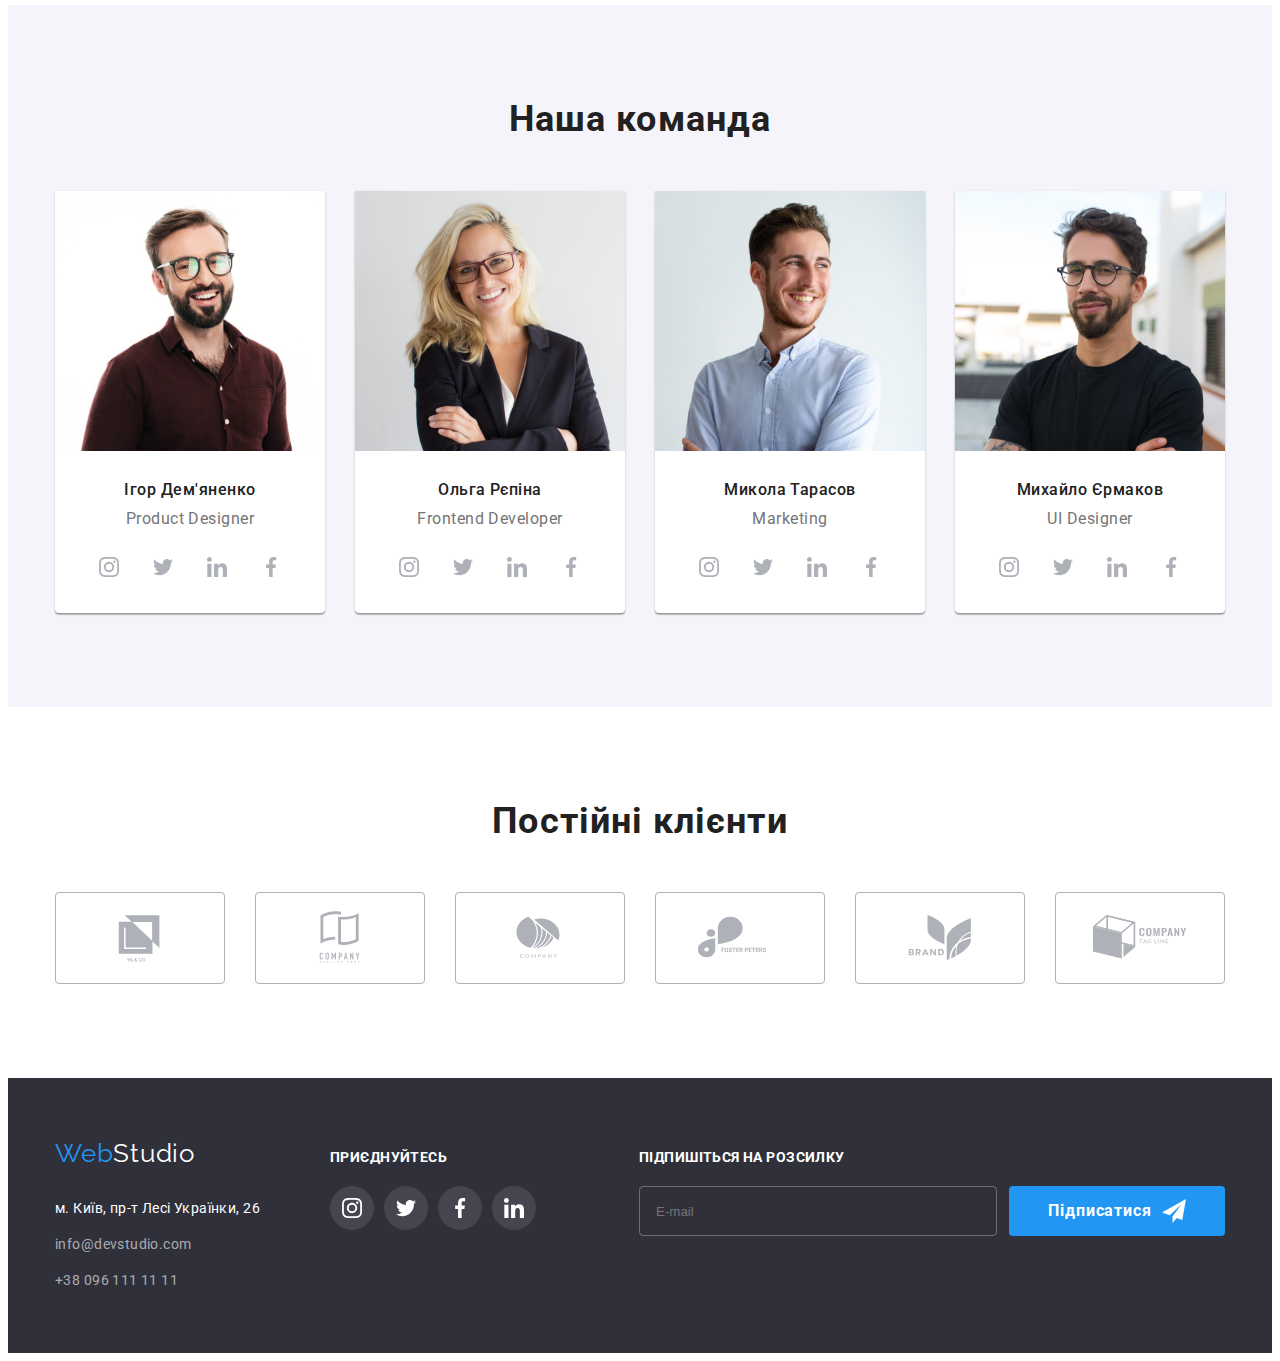
==== commit 5d0e8030: "corrected after mentor" ====
--- a/index.html
+++ b/index.html
@@ -70,17 +70,19 @@
                         </use>
                     </svg>
                 </button>
-                <ul class="mob-list">
-                    <li class="mob-list__item">
-                        <a class="mob-list__title" href="./index.html">Студія</a>
-                    </li>
-                    <li class="mob-list__item">
-                        <a class="mob-list__title" href="./portfolio.html">Портфоліо </a>
-                    </li>
-                    <li class="mob-list__item">
-                        <a class="mob-list__title" href="#"> Контакти </a>
-                    </li>
-                </ul>
+                <nav class="nav-menu">
+                    <ul class="mob-list">
+                        <li class="mob-list__item">
+                            <a class="mob-list__title mob-list__title-cuttent" href="./index.html">Студія</a>
+                        </li>
+                        <li class="mob-list__item">
+                            <a class="mob-list__title" href="./portfolio.html">Портфоліо </a>
+                        </li>
+                        <li class="mob-list__item">
+                            <a class="mob-list__title" href="#"> Контакти </a>
+                        </li>
+                    </ul>
+                </nav>
             </div>
             <div class="mob-menu-bottom">
                 <ul class="mob-contact">
--- a/css/main.min.css
+++ b/css/main.min.css
@@ -1 +1 @@
-:root{--white-color: #ffffff;--main-title-color: #212121;--main-text-color: #757575;--main-blue-color: #2196f3;--main-fill-color: #afb1b8;--fist-background-color: #ffffff;--second-background-color: #f5f4fa;--footer-background-color: #2f303a;--border-color: #eeeeee;--background-item-color: #f5f4fa;--team-card-shadow: 0px 1px 3px rgba(0, 0, 0, 0.12), 0px 1px 1px rgba(0, 0, 0, 0.14), 0px 2px 1px rgba(0, 0, 0, 0.2)}*,*::before,*::after{-webkit-box-sizing:border-box;box-sizing:border-box}ul{list-style:none;margin:0;padding:0}h1,h2,h3,h4,h5,h6,p{margin:0}a{text-decoration:none}img{display:block;max-width:100%;height:auto}.visually-hiden{position:absolute;white-space:nowrap;width:1px;height:1px;overflow:hidden;border:0;padding:0;clip:rect(0 0 0 0);-webkit-clip-path:inset(50%);clip-path:inset(50%);margin:-1px}body{background-color:var(--fist-background-color);color:var(--main-text-color);font-family:"Roboto",sans-serif;font-style:normal;font-size:14px;letter-spacing:.03em}button{cursor:pointer}img{display:block}.container{width:100%;padding-right:15px;padding-left:15px;margin:0 auto}@media screen and (min-width: 480px){.container{max-width:480px}}@media screen and (min-width: 768px){.container{max-width:768px}}@media screen and (min-width: 1200px){.container{max-width:1200px}}.activity-wrap__text,.benefits__title{font-size:14px;font-weight:700;line-height:1.14;letter-spacing:.03em}.portfolio{padding-top:94px;padding-bottom:94px}.main-title-btn{min-width:216px;min-height:50px;font-family:inherit;background-color:var(--main-blue-color);font-weight:700;font-size:16px;line-height:1.88;display:block;margin:0 auto;-webkit-box-align:center;-ms-flex-align:center;align-items:center;text-align:center;letter-spacing:.06em;color:var(--white-color);cursor:pointer;border:0;border-radius:4px;-webkit-transition-property:background-color;transition-property:background-color;-webkit-transition-duration:250ms;transition-duration:250ms;-webkit-transition-timing-function:cubic-bezier(0.4, 0, 0.2, 1);transition-timing-function:cubic-bezier(0.4, 0, 0.2, 1)}.main-title-btn:hover,.main-title-btn:focus{background-color:#188ce8}.section-title{font-size:28px;font-weight:700;line-height:1.18;text-align:center;letter-spacing:.03em;color:var(--main-title-color);margin-bottom:30px}@media screen and (min-width: 1200px){.section-title{font-size:36px;line-height:1.16;margin-bottom:50px}}.header{border:1px solid #ececec}.header--container{display:-webkit-box;display:-ms-flexbox;display:flex;-webkit-box-align:center;-ms-flex-align:center;align-items:center}.navigation{display:none}@media screen and (min-width: 768px){.navigation{display:-webkit-box;display:-ms-flexbox;display:flex;margin-right:auto;-webkit-box-align:center;-ms-flex-align:center;align-items:center}}.main-nav{display:-webkit-box;display:-ms-flexbox;display:flex}.logo{font-family:Raleway,sans-serif;font-size:26px;line-height:1.19;letter-spacing:.03em;color:#000}@media screen and (min-width: 768px){.header-logo{margin-right:88px}}@media screen and (min-width: 1200px){.header-logo{margin-right:93px}}.header-logo__accent{color:var(--main-blue-color)}.nav-list{display:-webkit-box;display:-ms-flexbox;display:flex;gap:50px}.nav-list__item{display:-webkit-box;display:-ms-flexbox;display:flex;gap:50px}.nav-list__title{display:inline-block;padding-top:32px;padding-bottom:32px;font-weight:500;font-size:14px;line-height:1.14;letter-spacing:.02em;color:var(--main-title-color);-webkit-transition-property:color;transition-property:color;-webkit-transition-duration:250ms;transition-duration:250ms;-webkit-transition-timing-function:cubic-bezier(0.4, 0, 0.2, 1);transition-timing-function:cubic-bezier(0.4, 0, 0.2, 1)}.nav-list__title:hover,.nav-list__title:focus{color:var(--main-blue-color)}.nav-list__title--current{color:var(--main-blue-color);position:relative}.nav-list__title--current:after{content:"";position:absolute;width:100%;height:4px;bottom:-1px;left:0;background:var(--main-blue-color);border-radius:2px}.contact-mail{display:none}@media screen and (min-width: 768px){.contact-mail{display:-webkit-box;display:-ms-flexbox;display:flex;-webkit-box-orient:vertical;-webkit-box-direction:normal;-ms-flex-direction:column;flex-direction:column;gap:10px}}@media screen and (min-width: 1200px){.contact-mail{-webkit-box-orient:horizontal;-webkit-box-direction:normal;-ms-flex-direction:row;flex-direction:row;gap:50px}}.contact-mail__link{display:-webkit-box;display:-ms-flexbox;display:flex;-webkit-box-align:center;-ms-flex-align:center;align-items:center;font-weight:500;font-size:14px;line-height:1.14;letter-spacing:.02em;color:var(--main-text-color);-webkit-transition-property:color;transition-property:color;-webkit-transition-duration:250ms;transition-duration:250ms;-webkit-transition-timing-function:cubic-bezier(0.4, 0, 0.2, 1);transition-timing-function:cubic-bezier(0.4, 0, 0.2, 1)}.contact-mail__link:hover,.contact-mail__link:focus{color:var(--main-blue-color)}.contact-mail__icon{fill:currentColor;margin-right:10px}.contact-mail__item{display:inline-block}@media screen and (min-width: 1200px){.contact-mail__item{padding:10px}}.mob-menu-btn{display:block;background-color:rgba(0,0,0,0);border:none;margin-left:auto}.mob-menu{position:fixed;top:0;left:0;width:100vw;height:100vh;margin-left:auto;margin-right:auto;z-index:10;background-color:var(--white-color);padding:48px 40px;display:-webkit-box;display:-ms-flexbox;display:flex;-webkit-box-orient:vertical;-webkit-box-direction:normal;-ms-flex-direction:column;flex-direction:column;-webkit-box-pack:justify;-ms-flex-pack:justify;justify-content:space-between;overflow:auto}@media screen and (min-width: 768px){.mob-menu{display:none}}.mob-close-btn,.mob-open-btn{-webkit-transition-property:color;transition-property:color;-webkit-transition-duration:250ms;transition-duration:250ms;-webkit-transition-timing-function:cubic-bezier(0.4, 0, 0.2, 1);transition-timing-function:cubic-bezier(0.4, 0, 0.2, 1)}.mob-close-btn:hover,.mob-close-btn:focus,.mob-open-btn:hover,.mob-open-btn:focus{fill:var(--main-blue-color)}@media screen and (min-width: 768px){.mob-close-btn,.mob-open-btn{display:none}}.mob-list__item:not(:last-child){margin-bottom:32px}.mob-list__title{font-weight:500;font-size:40px;line-height:1.175;letter-spacing:.02em;color:var(--main-title-color);-webkit-transition-property:color;transition-property:color;-webkit-transition-duration:250ms;transition-duration:250ms;-webkit-transition-timing-function:cubic-bezier(0.4, 0, 0.2, 1);transition-timing-function:cubic-bezier(0.4, 0, 0.2, 1)}.mob-list__title:hover,.mob-list__title:focus{color:var(--main-blue-color)}.mob-contact__item:not(:last-child){margin-bottom:32px}.mob-contact__link{font-weight:500;font-size:34px;line-height:1.1764705882;letter-spacing:.02em;color:var(--main-blue-color)}@media screen and (max-width: 377px){.mob-contact__link{font-size:26px}}.mob-mail__link{font-weight:500;font-size:24px;line-height:1.1666666667;letter-spacing:.02em;color:var(--main-text-color)}.mob-soc{display:-webkit-box;display:-ms-flexbox;display:flex;-ms-flex-wrap:wrap;flex-wrap:wrap;margin-top:64px;margin-bottom:48px}.mob-soc__item:not(:first-child){padding-left:10px}.mob-soc__item:not(:last-child){padding-right:10px}.mob-soc__item:not(:last-child){border-right:1px solid rgba(33,33,33,.2)}.mob-soc__link{font-weight:500;font-size:18px;line-height:.1009174312;letter-spacing:.02em;color:var(--main-blue-color)}.main{padding-top:118px;padding-bottom:118px;margin-left:auto;margin-right:auto;background-image:-webkit-gradient(linear, left top, left bottom, from(rgba(47, 48, 58, 0.4)), to(rgba(47, 48, 58, 0.4))),url(../../images/hero/hero-bg-mob.jpg);background-image:linear-gradient(rgba(47, 48, 58, 0.4), rgba(47, 48, 58, 0.4)),url(../../images/hero/hero-bg-mob.jpg);background-repeat:no-repeat;background-position:center;background-size:cover}@media(min-device-pixel-ratio: 2),(-webkit-min-device-pixel-ratio: 2),(min-resolution: 192dpi),(min-resolution: 2dppx){.main{background-image:-webkit-gradient(linear, left top, left bottom, from(rgba(47, 48, 58, 0.4)), to(rgba(47, 48, 58, 0.4))),url(../../images/hero/hero-bg-mob-2x.jpg);background-image:linear-gradient(rgba(47, 48, 58, 0.4), rgba(47, 48, 58, 0.4)),url(../../images/hero/hero-bg-mob-2x.jpg)}}@media screen and (min-width: 480px){.main{background-image:-webkit-gradient(linear, left top, left bottom, from(rgba(47, 48, 58, 0.4)), to(rgba(47, 48, 58, 0.4))),url(../../images/hero/hero-bg-tab.jpg);background-image:linear-gradient(rgba(47, 48, 58, 0.4), rgba(47, 48, 58, 0.4)),url(../../images/hero/hero-bg-tab.jpg)}}@media screen and (min-width: 480px)and (min-device-pixel-ratio: 2),screen and (min-width: 480px)and (-webkit-min-device-pixel-ratio: 2),screen and (min-width: 480px)and (min-resolution: 192dpi),screen and (min-width: 480px)and (min-resolution: 2dppx){.main{background-image:-webkit-gradient(linear, left top, left bottom, from(rgba(47, 48, 58, 0.4)), to(rgba(47, 48, 58, 0.4))),url(../../images/hero/hero-bg-tab-2x.jpg);background-image:linear-gradient(rgba(47, 48, 58, 0.4), rgba(47, 48, 58, 0.4)),url(../../images/hero/hero-bg-tab-2x.jpg)}}@media screen and (min-width: 768px){.main{background-image:-webkit-gradient(linear, left top, left bottom, from(rgba(47, 48, 58, 0.4)), to(rgba(47, 48, 58, 0.4))),url(../../images/hero/hero-bg-desktop.jpg);background-image:linear-gradient(rgba(47, 48, 58, 0.4), rgba(47, 48, 58, 0.4)),url(../../images/hero/hero-bg-desktop.jpg);padding-top:200px;padding-bottom:200px;height:600px;max-width:1600px}}@media screen and (min-width: 768px)and (min-device-pixel-ratio: 2),screen and (min-width: 768px)and (-webkit-min-device-pixel-ratio: 2),screen and (min-width: 768px)and (min-resolution: 192dpi),screen and (min-width: 768px)and (min-resolution: 2dppx){.main{background-image:-webkit-gradient(linear, left top, left bottom, from(rgba(47, 48, 58, 0.4)), to(rgba(47, 48, 58, 0.4))),url(../../images/hero/hero-bg-desktop-2x.jpg);background-image:linear-gradient(rgba(47, 48, 58, 0.4), rgba(47, 48, 58, 0.4)),url(../../images/hero/hero-bg-desktop-2x.jpg)}}.main__title{margin-bottom:30px;margin-top:0;color:var(--white-color);font-weight:900;font-size:26px;line-height:1.6;text-align:center;letter-spacing:.06em;text-transform:uppercase}@media screen and (min-width: 1200px){.main__title{font-size:44px;line-height:1.36}}.benefits{padding-bottom:60px;padding-top:60px}@media screen and (min-width: 1200px){.benefits{padding-top:94px;padding-bottom:94px}}.benefits__list{display:-webkit-box;display:-ms-flexbox;display:flex;gap:30px;-ms-flex-wrap:wrap;flex-wrap:wrap}.benefits__item{width:100%}@media screen and (min-width: 768px){.benefits__item{width:calc((100% - 30px)/2)}}@media screen and (min-width: 1200px){.benefits__item{width:calc((100% - 90px)/4)}}.benefits__icon{display:-webkit-box;display:-ms-flexbox;display:flex;margin-bottom:30px;height:120px;-webkit-box-pack:center;-ms-flex-pack:center;justify-content:center;-webkit-box-align:center;-ms-flex-align:center;align-items:center;background-color:var(--background-item-color)}.benefits__title{text-transform:uppercase;color:var(--main-title-color);margin-bottom:10px}@media screen and (max-width: 1199px){.benefits__title{text-align:center}}.benefits__subtitle{font-size:14px;line-height:1.71;letter-spacing:.03em;color:var(--main-text-color)}.activity{display:none}@media screen and (min-width: 1200px){.activity{display:contents}}.activity__list{display:-webkit-box;display:-ms-flexbox;display:flex;gap:30px}.activity__item{width:100%}.activity-wrap{position:relative;-webkit-box-align:center;-ms-flex-align:center;align-items:center;-webkit-box-pack:center;-ms-flex-pack:center;justify-content:center}.activity-wrap__text{position:absolute;background:rgba(47,48,58,.8);width:100%;text-align:center;text-transform:uppercase;color:var(--white-color);padding-top:27px;padding-bottom:27px;bottom:0;left:0}.team{background-color:var(--second-background-color);padding-top:60px;padding-bottom:60px}@media screen and (min-width: 1200px){.team{padding-top:94px;padding-bottom:94px}}.team-list{display:-webkit-box;display:-ms-flexbox;display:flex;gap:30px;-ms-flex-wrap:wrap;flex-wrap:wrap}.team-list-item{width:100%;background-color:var(--white-color);-webkit-box-shadow:var(--team-card-shadow);box-shadow:var(--team-card-shadow);border-radius:0px 0px 4px 4px}@media screen and (min-width: 768px){.team-list-item{width:calc((100% - 30px)/2)}}@media screen and (min-width: 1200px){.team-list-item{width:calc((100% - 90px)/4)}}.team-name{padding-top:30px;padding-bottom:24px;text-align:center}.team-title{font-size:16px;font-weight:500;line-height:1.18;text-align:center;letter-spacing:.03em;color:var(--main-title-color);margin-bottom:10px}.team-subtitle{font-weight:400;font-size:16px;line-height:1.18;text-align:center;letter-spacing:.03em;color:var(--main-text-color)}.social-links-list{display:-webkit-box;display:-ms-flexbox;display:flex;gap:10px;-webkit-box-pack:center;-ms-flex-pack:center;justify-content:center}.social-links-item{width:206px;height:44px;margin-top:16px;-ms-flex-preferred-size:content;flex-basis:content}.social-link{width:44px;height:44px;display:-webkit-box;display:-ms-flexbox;display:flex;-webkit-box-align:center;-ms-flex-align:center;align-items:center;-webkit-box-pack:center;-ms-flex-pack:center;justify-content:center;fill:var(--main-fill-color);border-radius:50%;background-color:var(--fist-background-color);-webkit-transition-property:background-color,fill;transition-property:background-color,fill;-webkit-transition-duration:250ms;transition-duration:250ms;-webkit-transition-timing-function:cubic-bezier(0.4, 0, 0.2, 1);transition-timing-function:cubic-bezier(0.4, 0, 0.2, 1)}.social-link:hover,.social-link:focus{background-color:var(--main-blue-color);fill:var(--white-color)}.clients{padding-bottom:60px;padding-top:60px}@media screen and (min-width: 1200px){.clients{padding-top:94px;padding-bottom:94px}}.clients-list{display:-webkit-box;display:-ms-flexbox;display:flex;gap:30px;-ms-flex-wrap:wrap;flex-wrap:wrap;-webkit-box-pack:center;-ms-flex-pack:center;justify-content:center}.clients-item{width:calc((100% - 60px)/2);height:92px}@media screen and (min-width: 768px){.clients-item{width:calc((100% - 90px)/3)}}@media screen and (min-width: 1200px){.clients-item{width:calc((100% - 150px)/6)}}.clients-link{width:100%;height:100%;border:1px solid var(--main-fill-color);border-radius:4px;display:-webkit-box;display:-ms-flexbox;display:flex;-webkit-box-align:center;-ms-flex-align:center;align-items:center;-webkit-box-pack:center;-ms-flex-pack:center;justify-content:center;fill:var(--main-fill-color);-webkit-transition-property:border,fill;transition-property:border,fill;-webkit-transition-duration:250ms;transition-duration:250ms;-webkit-transition-timing-function:cubic-bezier(0.4, 0, 0.2, 1);transition-timing-function:cubic-bezier(0.4, 0, 0.2, 1)}.clients-link:hover,.clients-link:focus{fill:var(--main-blue-color);border:1px solid var(--main-blue-color)}.footer{padding-top:60px;padding-bottom:60px;background-color:var(--footer-background-color);text-align:center}@media screen and (min-width: 1200px){.footer{text-align:left}}.footer-wrap{-webkit-box-align:baseline;-ms-flex-align:baseline;align-items:baseline}@media screen and (min-width: 768px){.footer-wrap{display:-webkit-box;display:-ms-flexbox;display:flex;-ms-flex-wrap:wrap;flex-wrap:wrap;-ms-flex-pack:distribute;justify-content:space-around;gap:60px}}@media screen and (min-width: 1200px){.footer-wrap{-webkit-box-pack:start;-ms-flex-pack:start;justify-content:flex-start;gap:70px}}.footer-adress{margin-bottom:60px}@media screen and (min-width: 768px){.footer-adress{margin-bottom:0}}.footer-logo{display:inline-block;margin-bottom:28px}.footer-logo-accent{color:var(--white-color)}.footer-list-item:not(:last-child){margin-bottom:12px}.footer-link-adress{font-style:normal;font-size:14px;line-height:1.71;letter-spacing:.03em;color:var(--white-color)}.footer-contact{color:rgba(255,255,255,.6);-webkit-transition-property:color;transition-property:color;-webkit-transition-duration:250ms;transition-duration:250ms;-webkit-transition-timing-function:cubic-bezier(0.4, 0, 0.2, 1);transition-timing-function:cubic-bezier(0.4, 0, 0.2, 1)}.footer-contact:hover,.footer-contact:focus{color:var(--main-blue-color)}.footer-soc-links{margin-bottom:60px}@media screen and (min-width: 768px){.footer-soc-links{margin-bottom:0}}.footer-text{display:inline-block;font-weight:700;font-size:14px;line-height:1.14;letter-spacing:.03em;text-transform:uppercase;color:var(--white-color)}.footer-soc-link-list{display:-webkit-box;display:-ms-flexbox;display:flex;gap:10px;-webkit-box-pack:center;-ms-flex-pack:center;justify-content:center}.footer-soc-link-item{max-width:206px;height:44px;margin-top:20px;-ms-flex-preferred-size:content;flex-basis:content}.footer-social-link{width:44px;height:44px;display:-webkit-box;display:-ms-flexbox;display:flex;-webkit-box-align:center;-ms-flex-align:center;align-items:center;-webkit-box-pack:center;-ms-flex-pack:center;justify-content:center;fill:var(--white-color);border-radius:50%;background-color:rgba(255,255,255,.1);-webkit-transition-property:background-color;transition-property:background-color;-webkit-transition-duration:250ms;transition-duration:250ms;-webkit-transition-timing-function:cubic-bezier(0.4, 0, 0.2, 1);transition-timing-function:cubic-bezier(0.4, 0, 0.2, 1)}.footer-social-link:hover,.footer-social-link:focus{background-color:var(--main-blue-color)}@media screen and (min-width: 1200px){.footer-form{margin-left:auto;display:-webkit-box;display:-ms-flexbox;display:flex;-webkit-box-orient:vertical;-webkit-box-direction:normal;-ms-flex-direction:column;flex-direction:column}}.footer-label{margin-bottom:20px}@media screen and (min-width: 1200px){.footer-subscribe{display:-webkit-box;display:-ms-flexbox;display:flex}}.footer-input{background-color:rgba(0,0,0,0);border:1px solid rgba(255,255,255,.3);border-radius:4px;width:100%;height:50px;margin-bottom:20px;padding-left:16px;color:var(--white-color)}@media screen and (min-width: 768px){.footer-input{width:450px}}@media screen and (min-width: 1200px){.footer-input{margin-right:12px;width:358px;margin-bottom:0}}.subscribe-btn{display:-webkit-box;display:-ms-flexbox;display:flex;gap:10px;-webkit-box-pack:center;-ms-flex-pack:center;justify-content:center}.backdrop{position:fixed;top:0;width:100%;height:100%;background-color:rgba(0,0,0,.2);opacity:1;-webkit-transition:opacity 250ms cubic-bezier(0.4, 0, 0.2, 1),-webkit-transform 250ms cubic-bezier(0.4, 0, 0.2, 1);transition:opacity 250ms cubic-bezier(0.4, 0, 0.2, 1),-webkit-transform 250ms cubic-bezier(0.4, 0, 0.2, 1);transition:opacity 250ms cubic-bezier(0.4, 0, 0.2, 1),transform 250ms cubic-bezier(0.4, 0, 0.2, 1);transition:opacity 250ms cubic-bezier(0.4, 0, 0.2, 1),transform 250ms cubic-bezier(0.4, 0, 0.2, 1),-webkit-transform 250ms cubic-bezier(0.4, 0, 0.2, 1)}.modal{position:absolute;top:50%;left:50%;-webkit-transform:translate(-50%, -50%) scale(1);transform:translate(-50%, -50%) scale(1);max-width:450px;min-height:609px;padding:40px;background-color:var(--white-color);-webkit-box-shadow:0px 1px 3px rgba(0,0,0,.12),0px 1px 1px rgba(0,0,0,.14),0px 2px 1px rgba(0,0,0,.2);box-shadow:0px 1px 3px rgba(0,0,0,.12),0px 1px 1px rgba(0,0,0,.14),0px 2px 1px rgba(0,0,0,.2);border-radius:4px;opacity:1;-webkit-transition:opacity 250ms cubic-bezier(0.4, 0, 0.2, 1),-webkit-transform 250ms cubic-bezier(0.4, 0, 0.2, 1);transition:opacity 250ms cubic-bezier(0.4, 0, 0.2, 1),-webkit-transform 250ms cubic-bezier(0.4, 0, 0.2, 1);transition:transform 250ms cubic-bezier(0.4, 0, 0.2, 1),opacity 250ms cubic-bezier(0.4, 0, 0.2, 1);transition:transform 250ms cubic-bezier(0.4, 0, 0.2, 1),opacity 250ms cubic-bezier(0.4, 0, 0.2, 1),-webkit-transform 250ms cubic-bezier(0.4, 0, 0.2, 1);padding:40px}@media screen and (min-width: 1200px){.modal{min-width:528px;min-height:581px}}.backdrop.is-hidden .modal{-webkit-transform:translate(-50%, -50%) scale(0);transform:translate(-50%, -50%) scale(0)}.modal-close{position:absolute;right:8px;top:8px;width:30px;height:30px;border:1px solid rgba(0,0,0,.1019607843);border-radius:50%;background-color:rgba(0,0,0,0);display:-webkit-box;display:-ms-flexbox;display:flex;-webkit-box-align:center;-ms-flex-align:center;align-items:center;-webkit-box-pack:center;-ms-flex-pack:center;justify-content:center;-webkit-transition-property:fill;transition-property:fill;-webkit-transition-duration:250ms;transition-duration:250ms;-webkit-transition-timing-function:cubic-bezier(0.4, 0, 0.2, 1);transition-timing-function:cubic-bezier(0.4, 0, 0.2, 1)}.modal-close:hover,.modal-close:focus{fill:var(--main-blue-color)}.modal-title{font-weight:700;font-size:20px;line-height:1.15;text-align:center;letter-spacing:.03em;color:var(--main-title-color);margin-bottom:12px}.modal-wraper{margin-bottom:10px}.input-label{display:block;font-weight:400;font-size:12px;line-height:1.16;letter-spacing:.01em;color:var(--main-text-color);margin-bottom:4px}.input-wrapper{position:relative}.modal-input{width:100%;height:40px;border:1px solid rgba(33,33,33,.2);border-radius:4px;background-color:rgba(0,0,0,0);outline:rgba(0,0,0,0);padding-left:42px;-webkit-transition-property:border-color;transition-property:border-color;-webkit-transition-duration:250ms;transition-duration:250ms;-webkit-transition-timing-function:cubic-bezier(0.4, 0, 0.2, 1);transition-timing-function:cubic-bezier(0.4, 0, 0.2, 1)}.modal-input:focus,.modal-input:hover{border-color:var(--main-blue-color)}.modal-input:focus+.modal-icon,.modal-input:hover+.modal-icon{fill:var(--main-blue-color)}.modal-icon{position:absolute;left:12px;top:50%;-webkit-transform:translateY(-50%);transform:translateY(-50%);-webkit-transition-property:border-color;transition-property:border-color;-webkit-transition-duration:250ms;transition-duration:250ms;-webkit-transition-timing-function:cubic-bezier(0.4, 0, 0.2, 1);transition-timing-function:cubic-bezier(0.4, 0, 0.2, 1)}.modal-comment{width:100%;height:120px;border:1px solid rgba(33,33,33,.2);border-radius:4px;outline:rgba(0,0,0,0);resize:none;padding-top:12px;padding-left:16px}.modal-comment::-webkit-input-placeholder{font-size:12px;color:rgba(117,117,117,.5);-webkit-transition-property:border-color;transition-property:border-color;-webkit-transition-duration:250ms;transition-duration:250ms;-webkit-transition-timing-function:cubic-bezier(0.4, 0, 0.2, 1);transition-timing-function:cubic-bezier(0.4, 0, 0.2, 1)}.modal-comment::-moz-placeholder{font-size:12px;color:rgba(117,117,117,.5);-moz-transition-property:border-color;transition-property:border-color;transition-duration:250ms;transition-timing-function:cubic-bezier(0.4, 0, 0.2, 1)}.modal-comment:-ms-input-placeholder{font-size:12px;color:rgba(117,117,117,.5);-ms-transition-property:border-color;transition-property:border-color;transition-duration:250ms;transition-timing-function:cubic-bezier(0.4, 0, 0.2, 1)}.modal-comment::-ms-input-placeholder{font-size:12px;color:rgba(117,117,117,.5);-ms-transition-property:border-color;transition-property:border-color;transition-duration:250ms;transition-timing-function:cubic-bezier(0.4, 0, 0.2, 1)}.modal-comment::placeholder{font-size:12px;color:rgba(117,117,117,.5);-webkit-transition-property:border-color;transition-property:border-color;-webkit-transition-duration:250ms;transition-duration:250ms;-webkit-transition-timing-function:cubic-bezier(0.4, 0, 0.2, 1);transition-timing-function:cubic-bezier(0.4, 0, 0.2, 1)}.modal-comment:focus,.modal-comment:hover{border-color:var(--main-blue-color)}.checkbox{position:absolute;white-space:nowrap;width:1px;height:1px;overflow:hidden;border:0;padding:0;clip:rect(0 0 0 0);-webkit-clip-path:inset(50%);clip-path:inset(50%);margin:-1px}.checkbox:focus{border-color:rgba(0,0,0,0);background-color:var(--main-blue-color);background-image:url(../images/full-check.svg);background-size:contain;background-origin:border-box}.checkbox-label{display:-webkit-box;display:-ms-flexbox;display:flex;-webkit-box-align:center;-ms-flex-align:center;align-items:center;-webkit-box-pack:center;-ms-flex-pack:center;justify-content:center;margin-top:20px;margin-bottom:30px}.checkbox-icon{display:-webkit-inline-box;display:-ms-inline-flexbox;display:inline-flex;width:16px;height:15px;margin-right:7px;border:2px solid #212121;border-radius:2px;-webkit-box-align:center;-ms-flex-align:center;align-items:center;-webkit-box-pack:center;-ms-flex-pack:center;justify-content:center;-webkit-transition:border;transition:border;-webkit-transition-duration:250ms;transition-duration:250ms;-webkit-transition-timing-function:cubic-bezier(0.4, 0, 0.2, 1);transition-timing-function:cubic-bezier(0.4, 0, 0.2, 1)}.checkbox:focus+.checkbox-icon{border:2px solid var(--main-blue-color)}.checkbox:checked+.checkbox-icon{border-color:var(--main-blue-color);background-color:var(--main-blue-color)}.accepted-text{font-weight:400;font-size:12px;line-height:1.16;letter-spacing:.03em}@media screen and (min-width: 1200px){.accepted-text{font-size:14px;line-height:1.71}}.checkbox-link{font-weight:400;font-size:12px;line-height:1.16;letter-spacing:.03em;-webkit-text-decoration-line:underline;text-decoration-line:underline;color:var(--main-blue-color)}@media screen and (min-width: 1200px){.checkbox-link{font-size:14px;line-height:1.71}}.send-btn{-webkit-box-shadow:0px 4px 4px rgba(0,0,0,.15);box-shadow:0px 4px 4px rgba(0,0,0,.15)}.is-hidden{opacity:0;visibility:hidden;pointer-events:none}.portfolio-btn-list{display:-webkit-box;display:-ms-flexbox;display:flex;gap:8px;-ms-flex-wrap:wrap;flex-wrap:wrap;-webkit-box-pack:start;-ms-flex-pack:start;justify-content:flex-start;row-gap:15px;margin-bottom:40px}@media screen and (min-width: 768px){.portfolio-btn-list{-webkit-box-pack:center;-ms-flex-pack:center;justify-content:center;margin-bottom:30px}}@media screen and (min-width: 768px)and (min-width: 1200px){.portfolio-btn-list{margin-bottom:50px}}.portfolio-btn{font-family:inherit;font-weight:500;font-size:16px;line-height:1.63;text-align:center;letter-spacing:.03em;color:var(--main-title-color);background-color:#f5f4fa;cursor:pointer;border:0;padding-top:6px;padding-bottom:6px;padding-left:22px;padding-right:22px;border-radius:4px;-webkit-transition-property:color,background-color,-webkit-box-shadow;transition-property:color,background-color,-webkit-box-shadow;transition-property:color,background-color,box-shadow;transition-property:color,background-color,box-shadow,-webkit-box-shadow;-webkit-transition-duration:250ms;transition-duration:250ms;-webkit-transition-timing-function:cubic-bezier(0.4, 0, 0.2, 1);transition-timing-function:cubic-bezier(0.4, 0, 0.2, 1)}.portfolio-btn:focus,.portfolio-btn:hover{color:var(--white-color);background-color:var(--main-blue-color);-webkit-box-shadow:0px 3px 1px rgba(0,0,0,.1),0px 1px 2px rgba(0,0,0,.08),0px 2px 2px rgba(0,0,0,.12);box-shadow:0px 3px 1px rgba(0,0,0,.1),0px 1px 2px rgba(0,0,0,.08),0px 2px 2px rgba(0,0,0,.12)}.portfolio-title{font-weight:700;font-size:18px;line-height:2;letter-spacing:.06em;color:var(--main-title-color);margin-bottom:4px}.portfolio-subtitle{font-weight:400;font-size:16px;line-height:1.88;letter-spacing:.03em;color:var(--main-text-color)}.portfolio-projects{display:-webkit-box;display:-ms-flexbox;display:flex;gap:30px;-ms-flex-wrap:wrap;flex-wrap:wrap}@media screen and (min-width: 768px){.portfolio-projects-item{width:calc((100% - 30px)/2)}}@media screen and (min-width: 1200px){.portfolio-projects-item{width:calc((100% - 60px)/3)}}.portfolio-project-link{display:-webkit-box;display:-ms-flexbox;display:flex;-webkit-box-orient:vertical;-webkit-box-direction:normal;-ms-flex-direction:column;flex-direction:column;height:100%;-webkit-transition-property:-webkit-box-shadow;transition-property:-webkit-box-shadow;transition-property:box-shadow;transition-property:box-shadow, -webkit-box-shadow;-webkit-transition-duration:250ms;transition-duration:250ms;-webkit-transition-timing-function:cubic-bezier(0.4, 0, 0.2, 1);transition-timing-function:cubic-bezier(0.4, 0, 0.2, 1)}.portfolio-project-link:hover,.portfolio-project-link:focus{-webkit-box-shadow:0px 1px 1px rgba(0,0,0,.12),0px 4px 4px rgba(0,0,0,.06),1px 4px 6px rgba(0,0,0,.16);box-shadow:0px 1px 1px rgba(0,0,0,.12),0px 4px 4px rgba(0,0,0,.06),1px 4px 6px rgba(0,0,0,.16)}.card-wrap{position:relative;overflow:hidden}.hover-text{position:absolute;top:0;left:0;background-color:rgba(33,150,243,.9);color:var(--white-color);font-weight:400;font-size:18px;line-height:1.56;letter-spacing:.03em;padding-left:24px;padding-right:24px;display:-webkit-box;display:-ms-flexbox;display:flex;-webkit-box-align:center;-ms-flex-align:center;align-items:center;-webkit-box-pack:center;-ms-flex-pack:center;justify-content:center;height:100%;-webkit-transform:translateY(100%);transform:translateY(100%);-webkit-transition-property:overflow,-webkit-transform;transition-property:overflow,-webkit-transform;transition-property:transform,overflow;transition-property:transform,overflow,-webkit-transform;-webkit-transition-duration:250ms;transition-duration:250ms;-webkit-transition-timing-function:cubic-bezier(0.4, 0, 0.2, 1);transition-timing-function:cubic-bezier(0.4, 0, 0.2, 1)}.portfolio-project-link:hover .hover-text,.portfolio-project-link:focus .hover-text{-webkit-transform:translateY(0);transform:translateY(0);overflow:visible}.portfolio-text-wrap{padding-top:20px;padding-right:24px;padding-bottom:20px;padding-left:24px;border:1px solid var(--border-color);border-top:none}/*# sourceMappingURL=main.min.css.map */+:root{--white-color: #ffffff;--main-title-color: #212121;--main-text-color: #757575;--main-blue-color: #2196f3;--main-fill-color: #afb1b8;--fist-background-color: #ffffff;--second-background-color: #f5f4fa;--footer-background-color: #2f303a;--border-color: #eeeeee;--background-item-color: #f5f4fa;--team-card-shadow: 0px 1px 3px rgba(0, 0, 0, 0.12), 0px 1px 1px rgba(0, 0, 0, 0.14), 0px 2px 1px rgba(0, 0, 0, 0.2)}*,*::before,*::after{-webkit-box-sizing:border-box;box-sizing:border-box}ul{list-style:none;margin:0;padding:0}h1,h2,h3,h4,h5,h6,p{margin:0}a{text-decoration:none}img{display:block;max-width:100%;height:auto}.visually-hiden{position:absolute;white-space:nowrap;width:1px;height:1px;overflow:hidden;border:0;padding:0;clip:rect(0 0 0 0);-webkit-clip-path:inset(50%);clip-path:inset(50%);margin:-1px}body{background-color:var(--fist-background-color);color:var(--main-text-color);font-family:"Roboto",sans-serif;font-style:normal;font-size:14px;letter-spacing:.03em}button{cursor:pointer}img{display:block}.container{width:100%;padding-right:15px;padding-left:15px;margin:0 auto}@media screen and (min-width: 480px){.container{max-width:480px}}@media screen and (min-width: 768px){.container{max-width:768px}}@media screen and (min-width: 1200px){.container{max-width:1200px}}.activity-wrap__text,.benefits__title{font-size:14px;font-weight:700;line-height:1.14;letter-spacing:.03em}.main-title-btn{min-width:216px;min-height:50px;font-family:inherit;background-color:var(--main-blue-color);font-weight:700;font-size:16px;line-height:1.88;display:block;margin:0 auto;-webkit-box-align:center;-ms-flex-align:center;align-items:center;text-align:center;letter-spacing:.06em;color:var(--white-color);cursor:pointer;border:0;border-radius:4px;-webkit-transition-property:background-color;transition-property:background-color;-webkit-transition-duration:250ms;transition-duration:250ms;-webkit-transition-timing-function:cubic-bezier(0.4, 0, 0.2, 1);transition-timing-function:cubic-bezier(0.4, 0, 0.2, 1)}.main-title-btn:hover,.main-title-btn:focus{background-color:#188ce8}.section-title{font-size:28px;font-weight:700;line-height:1.18;text-align:center;letter-spacing:.03em;color:var(--main-title-color);margin-bottom:30px}@media screen and (min-width: 1200px){.section-title{font-size:36px;line-height:1.16;margin-bottom:50px}}.header{border:1px solid #ececec;padding-top:10px;padding-bottom:10px}@media screen and (min-width: 768px){.header{padding-top:0;padding-bottom:0}}.header--container{display:-webkit-box;display:-ms-flexbox;display:flex;-webkit-box-align:center;-ms-flex-align:center;align-items:center}.navigation{display:none}@media screen and (min-width: 768px){.navigation{display:-webkit-box;display:-ms-flexbox;display:flex;margin-right:auto;-webkit-box-align:center;-ms-flex-align:center;align-items:center}}.main-nav{display:-webkit-box;display:-ms-flexbox;display:flex}.logo{font-family:Raleway,sans-serif;font-size:26px;line-height:1.19;letter-spacing:.03em;color:#000}@media screen and (min-width: 768px){.header-logo{margin-right:88px}}@media screen and (min-width: 1200px){.header-logo{margin-right:93px}}.header-logo__accent{color:var(--main-blue-color)}.nav-list{display:-webkit-box;display:-ms-flexbox;display:flex;gap:50px}.nav-list__item{display:-webkit-box;display:-ms-flexbox;display:flex;gap:50px}.nav-list__title{display:inline-block;padding-top:32px;padding-bottom:32px;font-weight:500;font-size:14px;line-height:1.14;letter-spacing:.02em;color:var(--main-title-color);-webkit-transition-property:color;transition-property:color;-webkit-transition-duration:250ms;transition-duration:250ms;-webkit-transition-timing-function:cubic-bezier(0.4, 0, 0.2, 1);transition-timing-function:cubic-bezier(0.4, 0, 0.2, 1)}.nav-list__title:hover,.nav-list__title:focus{color:var(--main-blue-color)}.nav-list__title--current{color:var(--main-blue-color);position:relative}.nav-list__title--current:after{content:"";position:absolute;width:100%;height:4px;bottom:-1px;left:0;background:var(--main-blue-color);border-radius:2px}.contact-mail{display:none}@media screen and (min-width: 768px){.contact-mail{display:-webkit-box;display:-ms-flexbox;display:flex;-webkit-box-orient:vertical;-webkit-box-direction:normal;-ms-flex-direction:column;flex-direction:column;gap:10px}}@media screen and (min-width: 1200px){.contact-mail{-webkit-box-orient:horizontal;-webkit-box-direction:normal;-ms-flex-direction:row;flex-direction:row;gap:50px}}.contact-mail__link{display:-webkit-box;display:-ms-flexbox;display:flex;-webkit-box-align:center;-ms-flex-align:center;align-items:center;font-weight:500;font-size:14px;line-height:1.14;letter-spacing:.02em;color:var(--main-text-color);-webkit-transition-property:color;transition-property:color;-webkit-transition-duration:250ms;transition-duration:250ms;-webkit-transition-timing-function:cubic-bezier(0.4, 0, 0.2, 1);transition-timing-function:cubic-bezier(0.4, 0, 0.2, 1)}.contact-mail__link:hover,.contact-mail__link:focus{color:var(--main-blue-color)}.contact-mail__icon{fill:currentColor;margin-right:10px}.contact-mail__item{display:inline-block}@media screen and (min-width: 1200px){.contact-mail__item{padding:10px}}.mob-menu-btn{display:block;background-color:rgba(0,0,0,0);border:none;margin-left:auto}.mob-menu{position:fixed;top:0;left:0;width:100vw;height:100vh;margin-left:auto;margin-right:auto;z-index:10;background-color:var(--white-color);padding:48px 40px;display:-webkit-box;display:-ms-flexbox;display:flex;-webkit-box-orient:vertical;-webkit-box-direction:normal;-ms-flex-direction:column;flex-direction:column;-webkit-box-pack:justify;-ms-flex-pack:justify;justify-content:space-between;overflow:auto}@media screen and (min-width: 768px){.mob-menu{display:none}}.mob-close-btn{position:absolute;top:10px;right:15px}.mob-close-btn,.mob-open-btn{-webkit-transition-property:color;transition-property:color;-webkit-transition-duration:250ms;transition-duration:250ms;-webkit-transition-timing-function:cubic-bezier(0.4, 0, 0.2, 1);transition-timing-function:cubic-bezier(0.4, 0, 0.2, 1)}.mob-close-btn:hover,.mob-close-btn:focus,.mob-open-btn:hover,.mob-open-btn:focus{fill:var(--main-blue-color)}@media screen and (min-width: 768px){.mob-close-btn,.mob-open-btn{display:none}}.mob-list__item:not(:last-child){margin-bottom:32px}.mob-list__title{font-weight:500;font-size:40px;line-height:1.175;letter-spacing:.02em;color:var(--main-title-color);-webkit-transition-property:color;transition-property:color;-webkit-transition-duration:250ms;transition-duration:250ms;-webkit-transition-timing-function:cubic-bezier(0.4, 0, 0.2, 1);transition-timing-function:cubic-bezier(0.4, 0, 0.2, 1)}.mob-list__title:hover,.mob-list__title:focus{color:var(--main-blue-color)}.mob-list__title-cuttent{color:var(--main-blue-color)}.mob-contact__item:not(:last-child){margin-bottom:32px}.mob-contact__link{font-weight:500;font-size:34px;line-height:1.1764705882;letter-spacing:.02em;color:var(--main-blue-color)}@media screen and (max-width: 377px){.mob-contact__link{font-size:26px}}.mob-mail__link{font-weight:500;font-size:24px;line-height:1.1666666667;letter-spacing:.02em;color:var(--main-text-color)}.mob-soc{display:-webkit-box;display:-ms-flexbox;display:flex;-ms-flex-wrap:wrap;flex-wrap:wrap;margin-top:64px}.mob-soc__item:not(:first-child){padding-left:10px}.mob-soc__item:not(:last-child){padding-right:10px}.mob-soc__item:not(:last-child){border-right:1px solid rgba(33,33,33,.2)}.mob-soc__link{font-weight:500;font-size:18px;line-height:.1009174312;letter-spacing:.02em;color:var(--main-blue-color)}.main{padding-top:118px;padding-bottom:118px;margin-left:auto;margin-right:auto;background-image:-webkit-gradient(linear, left top, left bottom, from(rgba(47, 48, 58, 0.4)), to(rgba(47, 48, 58, 0.4))),url(../images/hero/hero-bg-mob.jpg);background-image:linear-gradient(rgba(47, 48, 58, 0.4), rgba(47, 48, 58, 0.4)),url(../images/hero/hero-bg-mob.jpg);background-repeat:no-repeat;background-position:center;background-size:cover}@media(min-device-pixel-ratio: 2),(-webkit-min-device-pixel-ratio: 2),(min-resolution: 192dpi),(min-resolution: 2dppx){.main{background-image:-webkit-gradient(linear, left top, left bottom, from(rgba(47, 48, 58, 0.4)), to(rgba(47, 48, 58, 0.4))),url(../images/hero/hero-bg-mob-2x.jpg);background-image:linear-gradient(rgba(47, 48, 58, 0.4), rgba(47, 48, 58, 0.4)),url(../images/hero/hero-bg-mob-2x.jpg)}}@media screen and (min-width: 480px){.main{background-image:-webkit-gradient(linear, left top, left bottom, from(rgba(47, 48, 58, 0.4)), to(rgba(47, 48, 58, 0.4))),url(../images/hero/hero-bg-tab.jpg);background-image:linear-gradient(rgba(47, 48, 58, 0.4), rgba(47, 48, 58, 0.4)),url(../images/hero/hero-bg-tab.jpg)}}@media screen and (min-width: 480px)and (min-device-pixel-ratio: 2),screen and (min-width: 480px)and (-webkit-min-device-pixel-ratio: 2),screen and (min-width: 480px)and (min-resolution: 192dpi),screen and (min-width: 480px)and (min-resolution: 2dppx){.main{background-image:-webkit-gradient(linear, left top, left bottom, from(rgba(47, 48, 58, 0.4)), to(rgba(47, 48, 58, 0.4))),url(../images/hero/hero-bg-tab-2x.jpg);background-image:linear-gradient(rgba(47, 48, 58, 0.4), rgba(47, 48, 58, 0.4)),url(../images/hero/hero-bg-tab-2x.jpg)}}@media screen and (min-width: 768px){.main{background-image:-webkit-gradient(linear, left top, left bottom, from(rgba(47, 48, 58, 0.4)), to(rgba(47, 48, 58, 0.4))),url(../images/hero/hero-bg-desktop.jpg);background-image:linear-gradient(rgba(47, 48, 58, 0.4), rgba(47, 48, 58, 0.4)),url(../images/hero/hero-bg-desktop.jpg);max-width:1600px}}@media screen and (min-width: 768px)and (min-device-pixel-ratio: 2),screen and (min-width: 768px)and (-webkit-min-device-pixel-ratio: 2),screen and (min-width: 768px)and (min-resolution: 192dpi),screen and (min-width: 768px)and (min-resolution: 2dppx){.main{background-image:-webkit-gradient(linear, left top, left bottom, from(rgba(47, 48, 58, 0.4)), to(rgba(47, 48, 58, 0.4))),url(../images/hero/hero-bg-desktop-2x.jpg);background-image:linear-gradient(rgba(47, 48, 58, 0.4), rgba(47, 48, 58, 0.4)),url(../images/hero/hero-bg-desktop-2x.jpg)}}@media screen and (min-width: 1200px){.main{padding-top:200px;padding-bottom:200px}}.main__title{margin-bottom:30px;margin-top:0;color:var(--white-color);font-weight:900;font-size:26px;line-height:1.6;text-align:center;letter-spacing:.06em;text-transform:uppercase}@media screen and (min-width: 1200px){.main__title{font-size:44px;line-height:1.36}}.benefits{padding-bottom:60px;padding-top:60px}@media screen and (min-width: 1200px){.benefits{padding-top:94px;padding-bottom:94px}}.benefits__list{display:-webkit-box;display:-ms-flexbox;display:flex;gap:30px;-ms-flex-wrap:wrap;flex-wrap:wrap}.benefits__item{width:100%}@media screen and (min-width: 768px){.benefits__item{width:calc((100% - 30px)/2)}}@media screen and (min-width: 1200px){.benefits__item{width:calc((100% - 90px)/4)}}.benefits__icon{display:-webkit-box;display:-ms-flexbox;display:flex;margin-bottom:30px;height:120px;-webkit-box-pack:center;-ms-flex-pack:center;justify-content:center;-webkit-box-align:center;-ms-flex-align:center;align-items:center;background-color:var(--background-item-color)}.benefits__title{text-transform:uppercase;color:var(--main-title-color);margin-bottom:10px}@media screen and (max-width: 767px){.benefits__title{text-align:center}}.benefits__subtitle{font-size:14px;line-height:1.71;letter-spacing:.03em;color:var(--main-text-color)}.activity{display:none}@media screen and (min-width: 1200px){.activity{display:-webkit-box;display:-ms-flexbox;display:flex;padding-bottom:94px}}.activity__list{display:-webkit-box;display:-ms-flexbox;display:flex;gap:30px}.activity__item{width:100%}.activity-wrap{position:relative;-webkit-box-align:center;-ms-flex-align:center;align-items:center;-webkit-box-pack:center;-ms-flex-pack:center;justify-content:center}.activity-wrap__text{position:absolute;background:rgba(47,48,58,.8);width:100%;text-align:center;text-transform:uppercase;color:var(--white-color);padding-top:27px;padding-bottom:27px;bottom:0;left:0}.team{background-color:var(--second-background-color);padding-top:60px;padding-bottom:60px}@media screen and (min-width: 1200px){.team{padding-top:94px;padding-bottom:94px}}.team-list{display:-webkit-box;display:-ms-flexbox;display:flex;gap:30px;-ms-flex-wrap:wrap;flex-wrap:wrap}.team-list-item{width:100%;background-color:var(--white-color);-webkit-box-shadow:var(--team-card-shadow);box-shadow:var(--team-card-shadow);border-radius:0px 0px 4px 4px}@media screen and (min-width: 768px){.team-list-item{width:calc((100% - 30px)/2)}}@media screen and (min-width: 1200px){.team-list-item{width:calc((100% - 90px)/4)}}.team-name{padding-top:30px;padding-bottom:24px;text-align:center}.team-title{font-size:16px;font-weight:500;line-height:1.18;text-align:center;letter-spacing:.03em;color:var(--main-title-color);margin-bottom:10px}.team-subtitle{font-weight:400;font-size:16px;line-height:1.18;text-align:center;letter-spacing:.03em;color:var(--main-text-color)}.social-links-list{display:-webkit-box;display:-ms-flexbox;display:flex;gap:10px;-webkit-box-pack:center;-ms-flex-pack:center;justify-content:center}.social-links-item{width:206px;height:44px;margin-top:16px;-ms-flex-preferred-size:content;flex-basis:content}.social-link{width:44px;height:44px;display:-webkit-box;display:-ms-flexbox;display:flex;-webkit-box-align:center;-ms-flex-align:center;align-items:center;-webkit-box-pack:center;-ms-flex-pack:center;justify-content:center;fill:var(--main-fill-color);border-radius:50%;background-color:var(--fist-background-color);-webkit-transition-property:background-color,fill;transition-property:background-color,fill;-webkit-transition-duration:250ms;transition-duration:250ms;-webkit-transition-timing-function:cubic-bezier(0.4, 0, 0.2, 1);transition-timing-function:cubic-bezier(0.4, 0, 0.2, 1)}.social-link:hover,.social-link:focus{background-color:var(--main-blue-color);fill:var(--white-color)}.clients{padding-bottom:60px;padding-top:60px}@media screen and (min-width: 1200px){.clients{padding-top:94px;padding-bottom:94px}}.clients-list{display:-webkit-box;display:-ms-flexbox;display:flex;gap:30px;-ms-flex-wrap:wrap;flex-wrap:wrap;-webkit-box-pack:center;-ms-flex-pack:center;justify-content:center}.clients-item{width:calc((100% - 30px)/2);height:92px}@media screen and (min-width: 768px){.clients-item{width:calc((100% - 60px)/3)}}@media screen and (min-width: 1200px){.clients-item{width:calc((100% - 150px)/6)}}.clients-link{width:100%;height:100%;border:1px solid var(--main-fill-color);border-radius:4px;display:-webkit-box;display:-ms-flexbox;display:flex;-webkit-box-align:center;-ms-flex-align:center;align-items:center;-webkit-box-pack:center;-ms-flex-pack:center;justify-content:center;fill:var(--main-fill-color);-webkit-transition-property:border,fill;transition-property:border,fill;-webkit-transition-duration:250ms;transition-duration:250ms;-webkit-transition-timing-function:cubic-bezier(0.4, 0, 0.2, 1);transition-timing-function:cubic-bezier(0.4, 0, 0.2, 1)}.clients-link:hover,.clients-link:focus{fill:var(--main-blue-color);border:1px solid var(--main-blue-color)}.footer{padding-top:60px;padding-bottom:60px;background-color:var(--footer-background-color);text-align:center}@media screen and (min-width: 1200px){.footer{text-align:left}}.footer-wrap{-webkit-box-align:baseline;-ms-flex-align:baseline;align-items:baseline}@media screen and (min-width: 768px){.footer-wrap{display:-webkit-box;display:-ms-flexbox;display:flex;-ms-flex-wrap:wrap;flex-wrap:wrap;-ms-flex-pack:distribute;justify-content:space-around;gap:60px}}@media screen and (min-width: 1200px){.footer-wrap{-webkit-box-pack:start;-ms-flex-pack:start;justify-content:flex-start;gap:70px}}.footer-adress{margin-bottom:60px}@media screen and (min-width: 768px){.footer-adress{margin-bottom:0}}.footer-logo{display:inline-block;margin-bottom:28px}.footer-logo-accent{color:var(--white-color)}.footer-list-item:not(:last-child){margin-bottom:12px}.footer-link-adress{font-style:normal;font-size:14px;line-height:1.71;letter-spacing:.03em;color:var(--white-color)}.footer-contact{color:rgba(255,255,255,.6);-webkit-transition-property:color;transition-property:color;-webkit-transition-duration:250ms;transition-duration:250ms;-webkit-transition-timing-function:cubic-bezier(0.4, 0, 0.2, 1);transition-timing-function:cubic-bezier(0.4, 0, 0.2, 1)}.footer-contact:hover,.footer-contact:focus{color:var(--main-blue-color)}.footer-soc-links{margin-bottom:60px}@media screen and (min-width: 768px){.footer-soc-links{margin-bottom:0}}.footer-text{display:inline-block;font-weight:700;font-size:14px;line-height:1.14;letter-spacing:.03em;text-transform:uppercase;color:var(--white-color)}.footer-soc-link-list{display:-webkit-box;display:-ms-flexbox;display:flex;gap:10px;-webkit-box-pack:center;-ms-flex-pack:center;justify-content:center}.footer-soc-link-item{max-width:206px;height:44px;margin-top:20px;-ms-flex-preferred-size:content;flex-basis:content}.footer-social-link{width:44px;height:44px;display:-webkit-box;display:-ms-flexbox;display:flex;-webkit-box-align:center;-ms-flex-align:center;align-items:center;-webkit-box-pack:center;-ms-flex-pack:center;justify-content:center;fill:var(--white-color);border-radius:50%;background-color:rgba(255,255,255,.1);-webkit-transition-property:background-color;transition-property:background-color;-webkit-transition-duration:250ms;transition-duration:250ms;-webkit-transition-timing-function:cubic-bezier(0.4, 0, 0.2, 1);transition-timing-function:cubic-bezier(0.4, 0, 0.2, 1)}.footer-social-link:hover,.footer-social-link:focus{background-color:var(--main-blue-color)}@media screen and (min-width: 1200px){.footer-form{margin-left:auto;display:-webkit-box;display:-ms-flexbox;display:flex;-webkit-box-orient:vertical;-webkit-box-direction:normal;-ms-flex-direction:column;flex-direction:column}}.footer-label{margin-bottom:20px}@media screen and (min-width: 1200px){.footer-subscribe{display:-webkit-box;display:-ms-flexbox;display:flex}}.footer-input{background-color:rgba(0,0,0,0);border:1px solid rgba(255,255,255,.3);border-radius:4px;width:100%;height:50px;margin-bottom:20px;padding-left:16px;color:var(--white-color)}@media screen and (min-width: 768px){.footer-input{width:450px}}@media screen and (min-width: 1200px){.footer-input{margin-right:12px;width:358px;margin-bottom:0}}.subscribe-btn{display:-webkit-box;display:-ms-flexbox;display:flex;gap:10px;-webkit-box-pack:center;-ms-flex-pack:center;justify-content:center}.backdrop{position:fixed;top:0;width:100%;height:100%;background-color:rgba(0,0,0,.2);opacity:1;-webkit-transition:opacity 250ms cubic-bezier(0.4, 0, 0.2, 1),-webkit-transform 250ms cubic-bezier(0.4, 0, 0.2, 1);transition:opacity 250ms cubic-bezier(0.4, 0, 0.2, 1),-webkit-transform 250ms cubic-bezier(0.4, 0, 0.2, 1);transition:opacity 250ms cubic-bezier(0.4, 0, 0.2, 1),transform 250ms cubic-bezier(0.4, 0, 0.2, 1);transition:opacity 250ms cubic-bezier(0.4, 0, 0.2, 1),transform 250ms cubic-bezier(0.4, 0, 0.2, 1),-webkit-transform 250ms cubic-bezier(0.4, 0, 0.2, 1)}.modal{position:absolute;width:calc(100% - 30px);top:50%;left:50%;-webkit-transform:translate(-50%, -50%) scale(1);transform:translate(-50%, -50%) scale(1);max-width:450px;min-height:609px;padding:40px;background-color:var(--white-color);-webkit-box-shadow:0px 1px 3px rgba(0,0,0,.12),0px 1px 1px rgba(0,0,0,.14),0px 2px 1px rgba(0,0,0,.2);box-shadow:0px 1px 3px rgba(0,0,0,.12),0px 1px 1px rgba(0,0,0,.14),0px 2px 1px rgba(0,0,0,.2);border-radius:4px;opacity:1;-webkit-transition:opacity 250ms cubic-bezier(0.4, 0, 0.2, 1),-webkit-transform 250ms cubic-bezier(0.4, 0, 0.2, 1);transition:opacity 250ms cubic-bezier(0.4, 0, 0.2, 1),-webkit-transform 250ms cubic-bezier(0.4, 0, 0.2, 1);transition:transform 250ms cubic-bezier(0.4, 0, 0.2, 1),opacity 250ms cubic-bezier(0.4, 0, 0.2, 1);transition:transform 250ms cubic-bezier(0.4, 0, 0.2, 1),opacity 250ms cubic-bezier(0.4, 0, 0.2, 1),-webkit-transform 250ms cubic-bezier(0.4, 0, 0.2, 1);padding:40px}@media screen and (min-width: 1200px){.modal{min-width:528px;min-height:581px}}.backdrop.is-hidden .modal{-webkit-transform:translate(-50%, -50%) scale(0);transform:translate(-50%, -50%) scale(0)}.modal-close{position:absolute;right:8px;top:8px;width:30px;height:30px;border:1px solid rgba(0,0,0,.1019607843);border-radius:50%;background-color:rgba(0,0,0,0);display:-webkit-box;display:-ms-flexbox;display:flex;-webkit-box-align:center;-ms-flex-align:center;align-items:center;-webkit-box-pack:center;-ms-flex-pack:center;justify-content:center;-webkit-transition-property:fill;transition-property:fill;-webkit-transition-duration:250ms;transition-duration:250ms;-webkit-transition-timing-function:cubic-bezier(0.4, 0, 0.2, 1);transition-timing-function:cubic-bezier(0.4, 0, 0.2, 1)}.modal-close:hover,.modal-close:focus{fill:var(--main-blue-color)}.modal-title{font-weight:700;font-size:20px;line-height:1.15;text-align:center;letter-spacing:.03em;color:var(--main-title-color);margin-bottom:12px}.modal-wraper{margin-bottom:10px}.input-label{display:block;font-weight:400;font-size:12px;line-height:1.16;letter-spacing:.01em;color:var(--main-text-color);margin-bottom:4px}.input-wrapper{position:relative}.modal-input{width:100%;height:40px;border:1px solid rgba(33,33,33,.2);border-radius:4px;background-color:rgba(0,0,0,0);outline:rgba(0,0,0,0);padding-left:42px;-webkit-transition-property:border-color;transition-property:border-color;-webkit-transition-duration:250ms;transition-duration:250ms;-webkit-transition-timing-function:cubic-bezier(0.4, 0, 0.2, 1);transition-timing-function:cubic-bezier(0.4, 0, 0.2, 1)}.modal-input:focus,.modal-input:hover{border-color:var(--main-blue-color)}.modal-input:focus+.modal-icon,.modal-input:hover+.modal-icon{fill:var(--main-blue-color)}.modal-icon{position:absolute;left:12px;top:50%;-webkit-transform:translateY(-50%);transform:translateY(-50%);-webkit-transition-property:border-color;transition-property:border-color;-webkit-transition-duration:250ms;transition-duration:250ms;-webkit-transition-timing-function:cubic-bezier(0.4, 0, 0.2, 1);transition-timing-function:cubic-bezier(0.4, 0, 0.2, 1)}.modal-comment{width:100%;height:120px;border:1px solid rgba(33,33,33,.2);border-radius:4px;outline:rgba(0,0,0,0);resize:none;padding-top:12px;padding-left:16px}.modal-comment::-webkit-input-placeholder{font-size:12px;color:rgba(117,117,117,.5);-webkit-transition-property:border-color;transition-property:border-color;-webkit-transition-duration:250ms;transition-duration:250ms;-webkit-transition-timing-function:cubic-bezier(0.4, 0, 0.2, 1);transition-timing-function:cubic-bezier(0.4, 0, 0.2, 1)}.modal-comment::-moz-placeholder{font-size:12px;color:rgba(117,117,117,.5);-moz-transition-property:border-color;transition-property:border-color;transition-duration:250ms;transition-timing-function:cubic-bezier(0.4, 0, 0.2, 1)}.modal-comment:-ms-input-placeholder{font-size:12px;color:rgba(117,117,117,.5);-ms-transition-property:border-color;transition-property:border-color;transition-duration:250ms;transition-timing-function:cubic-bezier(0.4, 0, 0.2, 1)}.modal-comment::-ms-input-placeholder{font-size:12px;color:rgba(117,117,117,.5);-ms-transition-property:border-color;transition-property:border-color;transition-duration:250ms;transition-timing-function:cubic-bezier(0.4, 0, 0.2, 1)}.modal-comment::placeholder{font-size:12px;color:rgba(117,117,117,.5);-webkit-transition-property:border-color;transition-property:border-color;-webkit-transition-duration:250ms;transition-duration:250ms;-webkit-transition-timing-function:cubic-bezier(0.4, 0, 0.2, 1);transition-timing-function:cubic-bezier(0.4, 0, 0.2, 1)}.modal-comment:focus,.modal-comment:hover{border-color:var(--main-blue-color)}.checkbox{position:absolute;white-space:nowrap;width:1px;height:1px;overflow:hidden;border:0;padding:0;clip:rect(0 0 0 0);-webkit-clip-path:inset(50%);clip-path:inset(50%);margin:-1px}.checkbox:focus{border-color:rgba(0,0,0,0);background-color:var(--main-blue-color);background-image:url(../images/full-check.svg);background-size:contain;background-origin:border-box}.checkbox-label{display:-webkit-box;display:-ms-flexbox;display:flex;-webkit-box-align:center;-ms-flex-align:center;align-items:center;-webkit-box-pack:center;-ms-flex-pack:center;justify-content:center;margin-top:20px;margin-bottom:30px}.checkbox-icon{display:-webkit-inline-box;display:-ms-inline-flexbox;display:inline-flex;width:16px;height:15px;margin-right:7px;border:2px solid #212121;border-radius:2px;-webkit-box-align:center;-ms-flex-align:center;align-items:center;-webkit-box-pack:center;-ms-flex-pack:center;justify-content:center;-webkit-transition:border;transition:border;-webkit-transition-duration:250ms;transition-duration:250ms;-webkit-transition-timing-function:cubic-bezier(0.4, 0, 0.2, 1);transition-timing-function:cubic-bezier(0.4, 0, 0.2, 1)}.checkbox:focus+.checkbox-icon{border:2px solid var(--main-blue-color)}.checkbox:checked+.checkbox-icon{border-color:var(--main-blue-color);background-color:var(--main-blue-color)}.accepted-text{font-weight:400;font-size:12px;line-height:1.16;letter-spacing:.03em}@media screen and (min-width: 1200px){.accepted-text{font-size:14px;line-height:1.71}}.checkbox-link{font-weight:400;font-size:12px;line-height:1.16;letter-spacing:.03em;-webkit-text-decoration-line:underline;text-decoration-line:underline;color:var(--main-blue-color)}@media screen and (min-width: 1200px){.checkbox-link{font-size:14px;line-height:1.71}}.send-btn{-webkit-box-shadow:0px 4px 4px rgba(0,0,0,.15);box-shadow:0px 4px 4px rgba(0,0,0,.15)}.is-hidden{opacity:0;visibility:hidden;pointer-events:none}.portfolio-btn-list{display:-webkit-box;display:-ms-flexbox;display:flex;gap:8px;-ms-flex-wrap:wrap;flex-wrap:wrap;-webkit-box-pack:start;-ms-flex-pack:start;justify-content:flex-start;row-gap:15px;margin-bottom:40px}@media screen and (min-width: 768px){.portfolio-btn-list{-webkit-box-pack:center;-ms-flex-pack:center;justify-content:center;margin-bottom:30px}}@media screen and (min-width: 768px)and (min-width: 1200px){.portfolio-btn-list{margin-bottom:50px}}.portfolio-btn{font-family:inherit;font-weight:500;font-size:16px;line-height:1.63;text-align:center;letter-spacing:.03em;color:var(--main-title-color);background-color:#f5f4fa;cursor:pointer;border:0;padding-top:6px;padding-bottom:6px;padding-left:22px;padding-right:22px;border-radius:4px;-webkit-transition-property:color,background-color,-webkit-box-shadow;transition-property:color,background-color,-webkit-box-shadow;transition-property:color,background-color,box-shadow;transition-property:color,background-color,box-shadow,-webkit-box-shadow;-webkit-transition-duration:250ms;transition-duration:250ms;-webkit-transition-timing-function:cubic-bezier(0.4, 0, 0.2, 1);transition-timing-function:cubic-bezier(0.4, 0, 0.2, 1)}.portfolio-btn:focus,.portfolio-btn:hover{color:var(--white-color);background-color:var(--main-blue-color);-webkit-box-shadow:0px 3px 1px rgba(0,0,0,.1),0px 1px 2px rgba(0,0,0,.08),0px 2px 2px rgba(0,0,0,.12);box-shadow:0px 3px 1px rgba(0,0,0,.1),0px 1px 2px rgba(0,0,0,.08),0px 2px 2px rgba(0,0,0,.12)}.portfolio{padding-bottom:60px;padding-top:60px}@media screen and (min-width: 1200px){.portfolio{padding-top:94px;padding-bottom:94px}}.portfolio-title{font-weight:700;font-size:18px;line-height:2;letter-spacing:.06em;color:var(--main-title-color);margin-bottom:4px}.portfolio-subtitle{font-weight:400;font-size:16px;line-height:1.88;letter-spacing:.03em;color:var(--main-text-color)}.portfolio-projects{display:-webkit-box;display:-ms-flexbox;display:flex;gap:30px;-ms-flex-wrap:wrap;flex-wrap:wrap}@media screen and (min-width: 768px){.portfolio-projects-item{width:calc((100% - 30px)/2)}}@media screen and (min-width: 1200px){.portfolio-projects-item{width:calc((100% - 60px)/3)}}.portfolio-project-link{display:-webkit-box;display:-ms-flexbox;display:flex;-webkit-box-orient:vertical;-webkit-box-direction:normal;-ms-flex-direction:column;flex-direction:column;height:100%;-webkit-transition-property:-webkit-box-shadow;transition-property:-webkit-box-shadow;transition-property:box-shadow;transition-property:box-shadow, -webkit-box-shadow;-webkit-transition-duration:250ms;transition-duration:250ms;-webkit-transition-timing-function:cubic-bezier(0.4, 0, 0.2, 1);transition-timing-function:cubic-bezier(0.4, 0, 0.2, 1)}.portfolio-project-link:hover,.portfolio-project-link:focus{-webkit-box-shadow:0px 1px 1px rgba(0,0,0,.12),0px 4px 4px rgba(0,0,0,.06),1px 4px 6px rgba(0,0,0,.16);box-shadow:0px 1px 1px rgba(0,0,0,.12),0px 4px 4px rgba(0,0,0,.06),1px 4px 6px rgba(0,0,0,.16)}.card-wrap{position:relative;overflow:hidden}.hover-text{position:absolute;top:0;left:0;background-color:rgba(33,150,243,.9);color:var(--white-color);font-weight:400;font-size:18px;line-height:1.56;letter-spacing:.03em;padding-left:24px;padding-right:24px;display:-webkit-box;display:-ms-flexbox;display:flex;-webkit-box-align:center;-ms-flex-align:center;align-items:center;-webkit-box-pack:center;-ms-flex-pack:center;justify-content:center;height:100%;-webkit-transform:translateY(100%);transform:translateY(100%);-webkit-transition-property:overflow,-webkit-transform;transition-property:overflow,-webkit-transform;transition-property:transform,overflow;transition-property:transform,overflow,-webkit-transform;-webkit-transition-duration:250ms;transition-duration:250ms;-webkit-transition-timing-function:cubic-bezier(0.4, 0, 0.2, 1);transition-timing-function:cubic-bezier(0.4, 0, 0.2, 1)}.portfolio-project-link:hover .hover-text,.portfolio-project-link:focus .hover-text{-webkit-transform:translateY(0);transform:translateY(0);overflow:visible}.portfolio-text-wrap{padding-top:20px;padding-right:24px;padding-bottom:20px;padding-left:24px;-webkit-box-flex:1;-ms-flex-positive:1;flex-grow:1;border:1px solid var(--border-color);border-top:none}/*# sourceMappingURL=main.min.css.map */